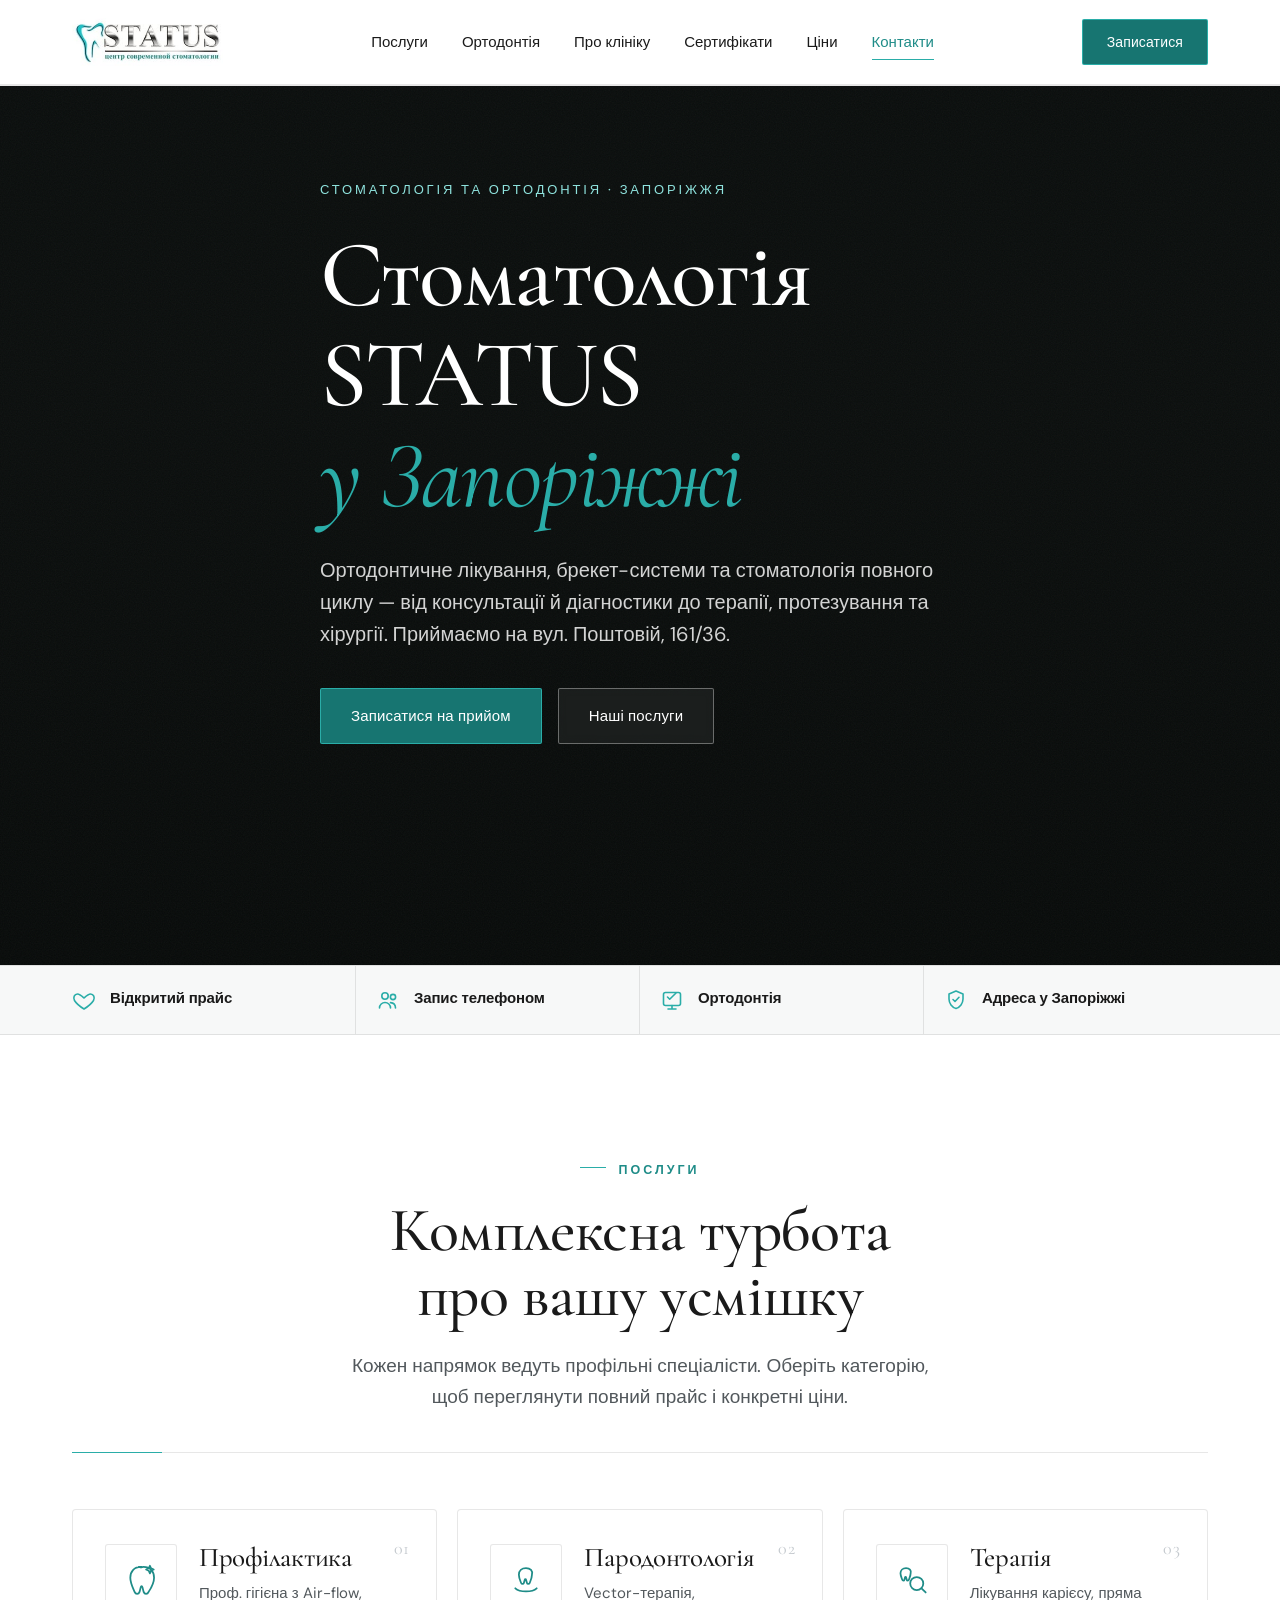
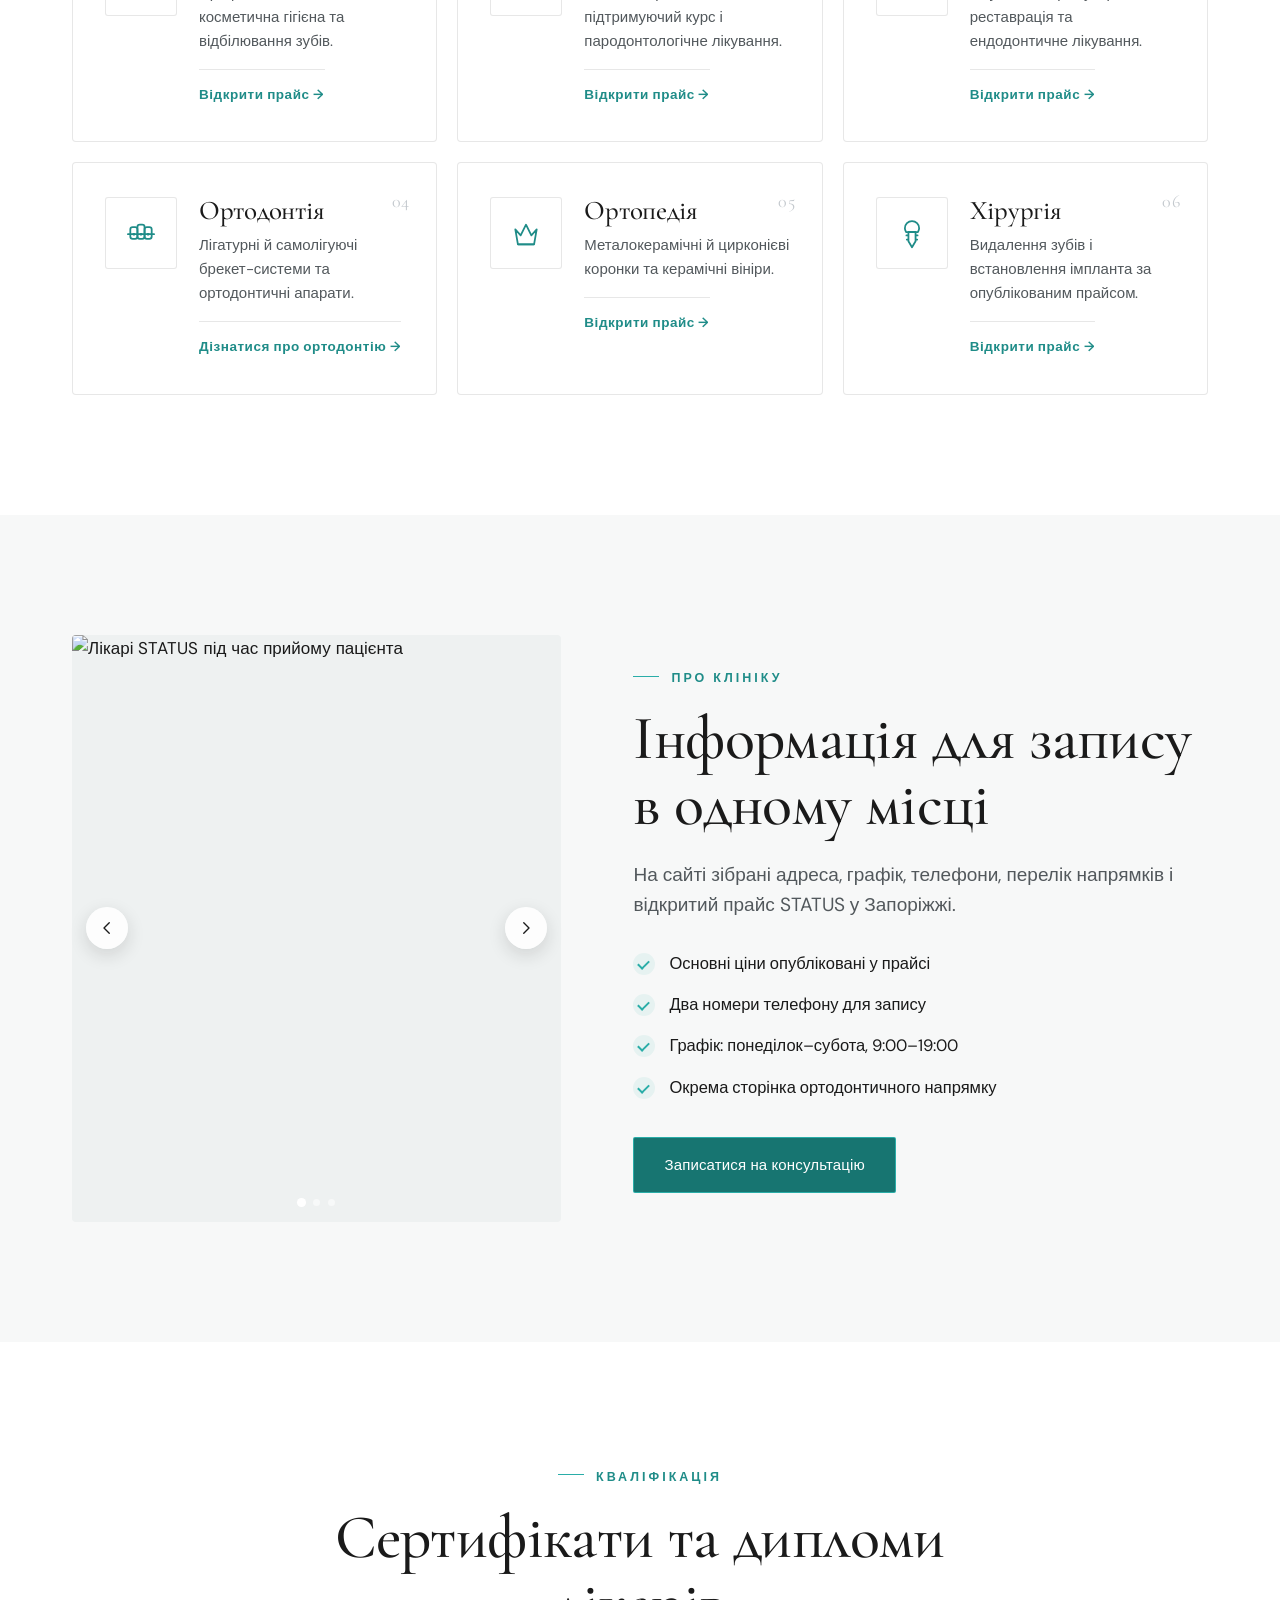
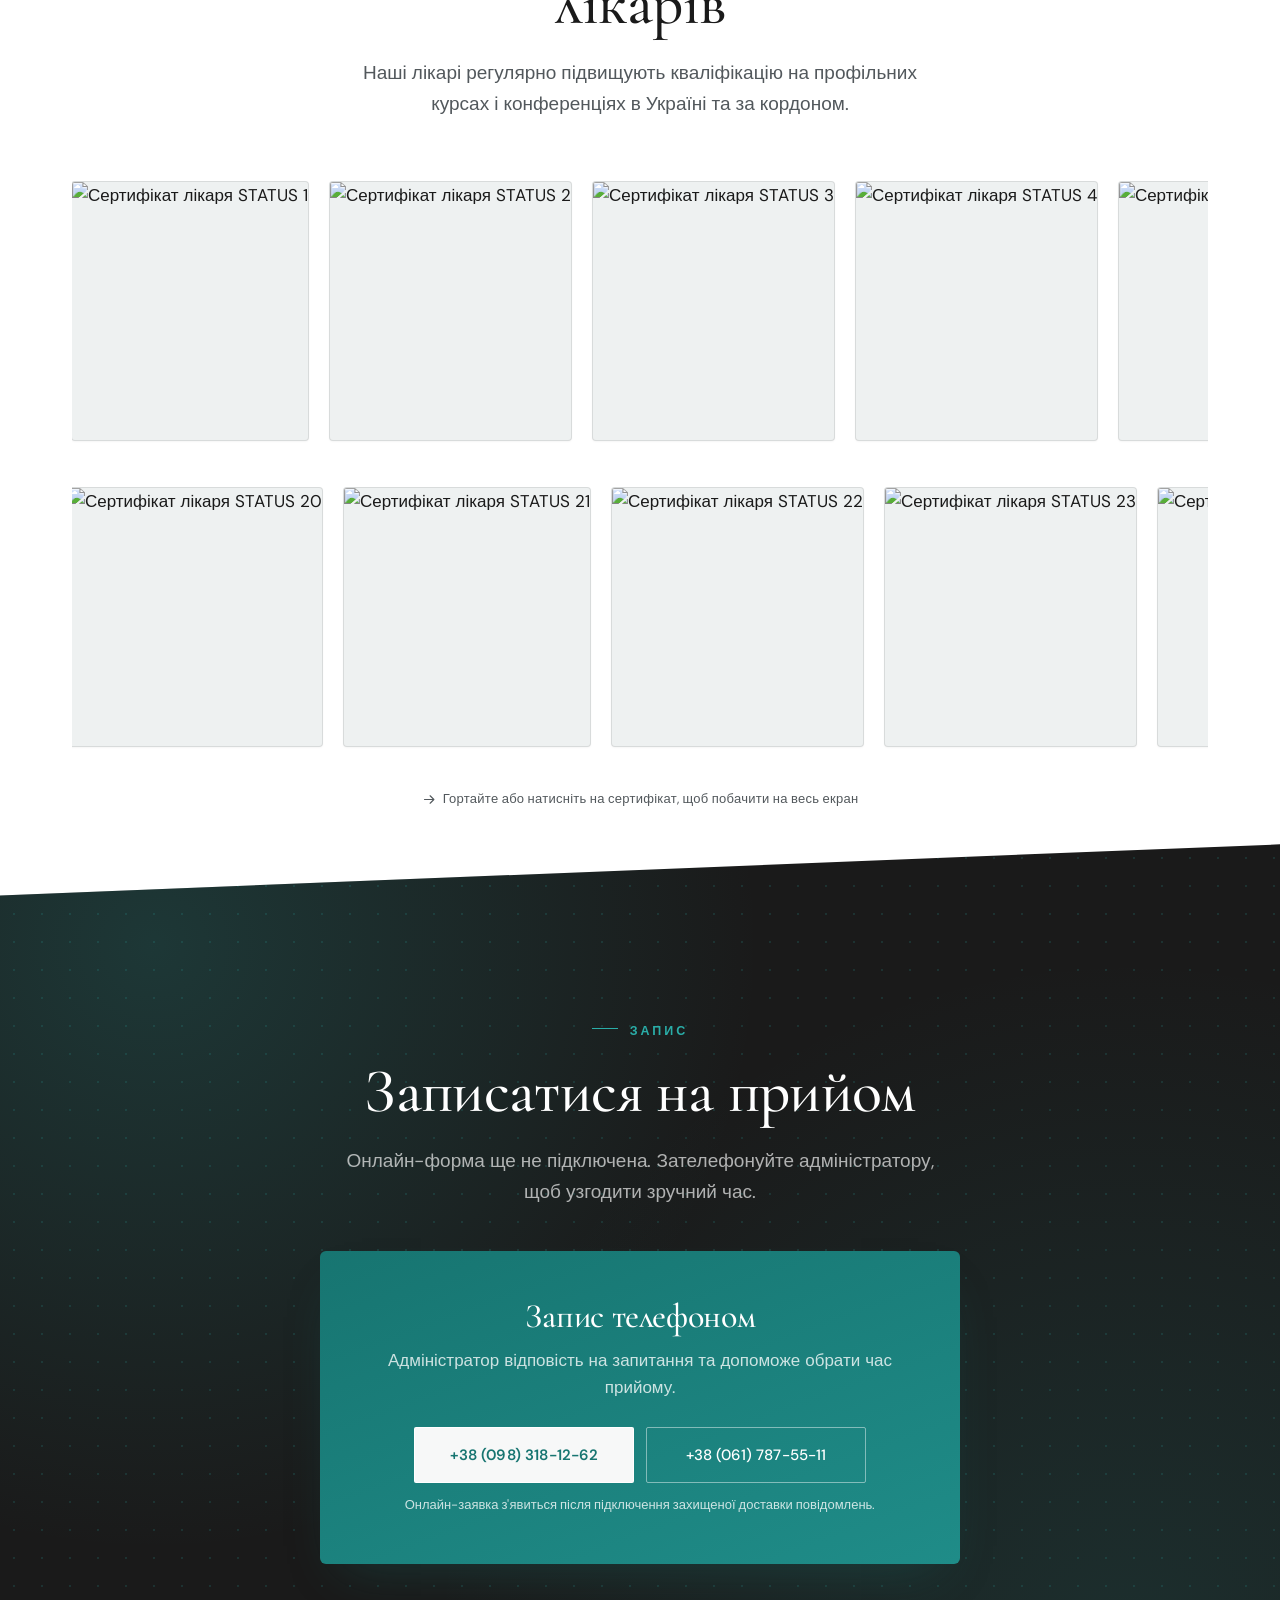
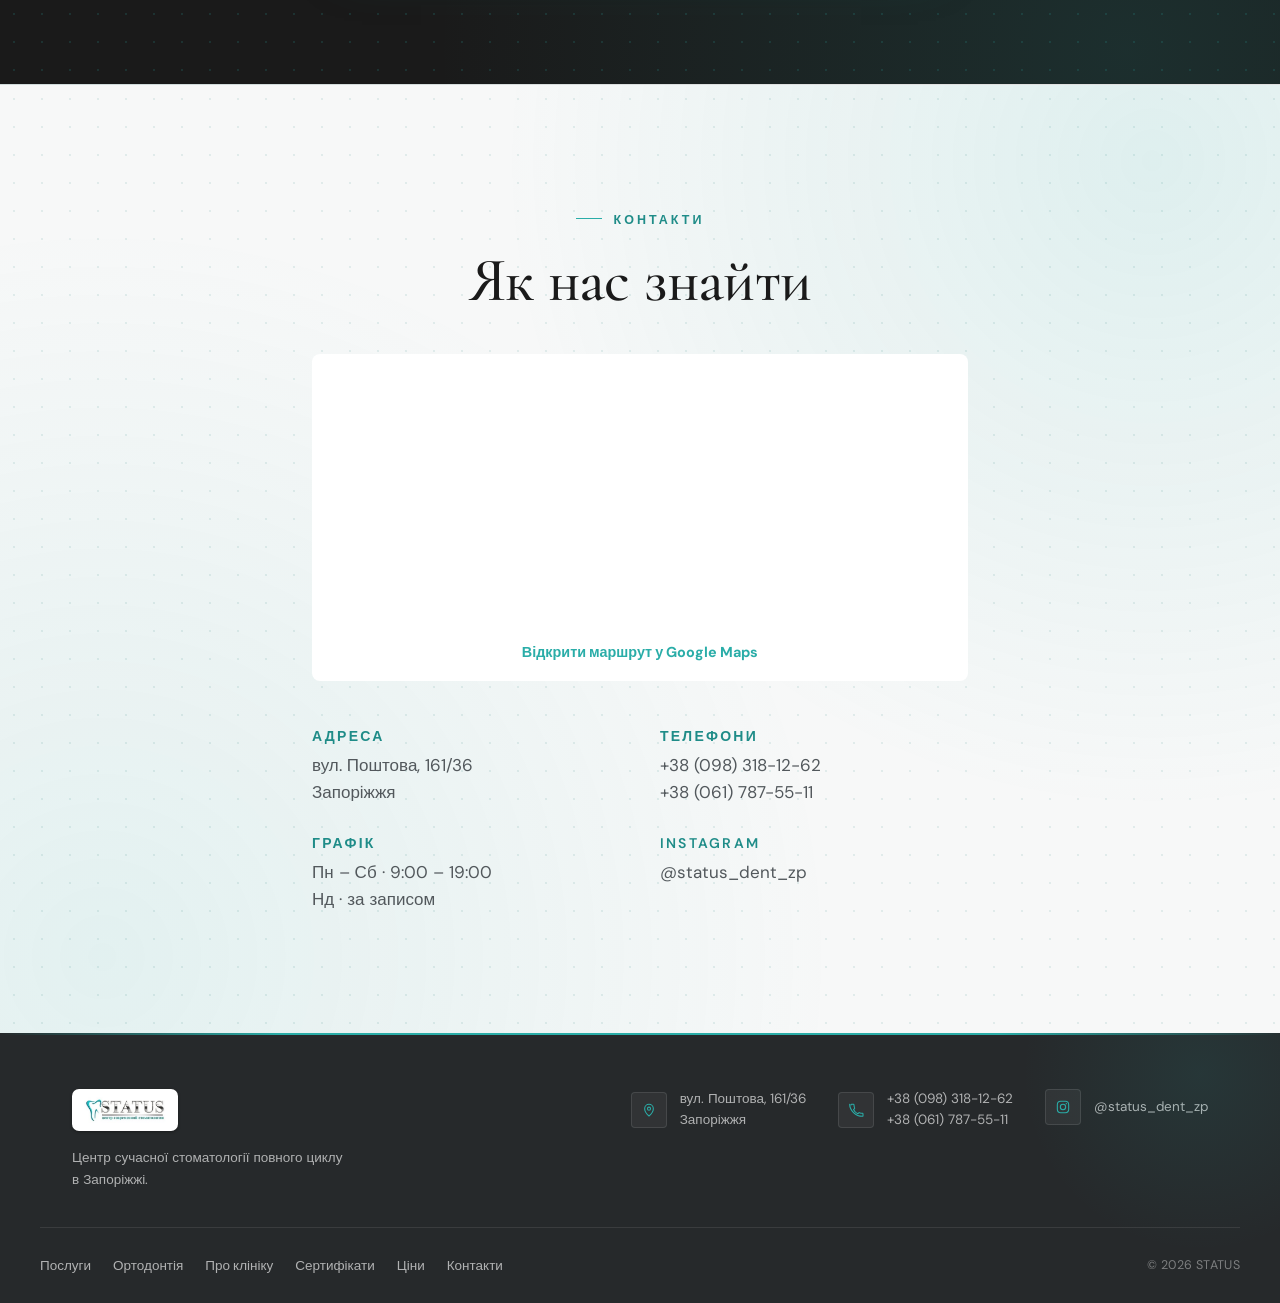
==== index.html @ 54fcd11f "Remove unsupported medical proof" ====
<!DOCTYPE html>
<html lang="uk">
<head>
<meta charset="UTF-8">
<meta name="viewport" content="width=device-width, initial-scale=1.0">
<title>Стоматологія STATUS у Запоріжжі — ортодонтія та лікування зубів</title>
<meta name="description" content="Стоматологія STATUS у Запоріжжі: ортодонт, брекет-системи, лікування зубів, гігієна, протезування та хірургія. вул. Поштова, 161/36.">
<meta name="robots" content="index,follow,max-image-preview:large,max-snippet:-1,max-video-preview:-1">
<link rel="canonical" href="https://status-dent.zp.ua/">
<meta name="theme-color" content="#177571">
<meta property="og:type" content="website">
<meta property="og:locale" content="uk_UA">
<meta property="og:site_name" content="STATUS">
<meta property="og:title" content="Стоматологія STATUS у Запоріжжі">
<meta property="og:description" content="Ортодонтія, брекет-системи та стоматологічне лікування у центрі STATUS на вул. Поштовій, 161/36.">
<meta property="og:url" content="https://status-dent.zp.ua/">
<meta property="og:image" content="https://res.cloudinary.com/djntd8got/image/upload/c_fill,g_auto,f_auto,q_auto,w_1200,h_630/status/about/about-1.jpg">
<meta property="og:image:width" content="1200">
<meta property="og:image:height" content="630">
<meta property="og:image:alt" content="Кабінет стоматології STATUS у Запоріжжі">
<meta name="twitter:card" content="summary_large_image">
<link rel="preconnect" href="https://fonts.googleapis.com">
<link rel="preconnect" href="https://fonts.gstatic.com" crossorigin>
<link rel="preconnect" href="https://res.cloudinary.com">
<link href="https://fonts.googleapis.com/css2?family=Cormorant+Garamond:ital,wght@0,300;0,400;0,500;0,600;1,400&family=DM+Sans:opsz,wght@9..40,300;9..40,400;9..40,500;9..40,700&display=swap" rel="stylesheet">
<link rel="icon" type="image/png" sizes="32x32" href="favicon-32.png">
<link rel="icon" type="image/png" sizes="16x16" href="favicon-16.png">
<link rel="apple-touch-icon" href="apple-touch-icon.png">
<link rel="stylesheet" href="status.css?v=10">
<script type="application/ld+json">
{
  "@context": "https://schema.org",
  "@type": "Dentist",
  "@id": "https://status-dent.zp.ua/#dentist",
  "name": "STATUS",
  "url": "https://status-dent.zp.ua/",
  "description": "Центр сучасної стоматології у Запоріжжі з послугами ортодонтії, терапії, профілактики, пародонтології, ортопедії та хірургії.",
  "image": "https://res.cloudinary.com/djntd8got/image/upload/f_auto,q_auto,w_900/status/about/about-1.jpg",
  "logo": "https://status-dent.zp.ua/status-logo.png",
  "telephone": ["+380983181262", "+380617875511"],
  "hasMap": "https://www.google.com/maps?cid=11625904097192140703",
  "geo": {
    "@type": "GeoCoordinates",
    "latitude": 47.827689,
    "longitude": 35.161495
  },
  "address": {
    "@type": "PostalAddress",
    "streetAddress": "вул. Поштова, 161/36",
    "addressLocality": "Запоріжжя",
    "addressRegion": "Запорізька область",
    "addressCountry": "UA"
  },
  "openingHoursSpecification": [{
    "@type": "OpeningHoursSpecification",
    "dayOfWeek": ["Monday", "Tuesday", "Wednesday", "Thursday", "Friday", "Saturday"],
    "opens": "09:00",
    "closes": "19:00"
  }],
  "sameAs": ["https://www.instagram.com/status_dent_zp/"]
}
</script>
<script type="application/ld+json">
{
  "@context": "https://schema.org",
  "@type": "WebSite",
  "@id": "https://status-dent.zp.ua/#website",
  "url": "https://status-dent.zp.ua/",
  "name": "STATUS",
  "inLanguage": "uk",
  "publisher": { "@id": "https://status-dent.zp.ua/#dentist" }
}
</script>
</head>
<body>

<!-- ================= NAV ================= -->
<header class="nav" id="nav">
  <div class="wrap nav-inner">
    <a href="#top" class="brand" aria-label="STATUS — центр сучасної стоматології">
      <img src="status-logo.png" alt="STATUS — центр сучасної стоматології" class="brand-logo" width="284" height="90">
    </a>
    <nav class="nav-links" aria-label="Головна навігація">
      <a href="#services">Послуги</a>
      <a href="ortodontiya.html">Ортодонтія</a>
      <a href="#about">Про клініку</a>
      <a href="#certificates">Сертифікати</a>
      <a href="price.html">Ціни</a>
      <a href="#contact-info">Контакти</a>
    </nav>
    <a href="#contact" class="btn btn-fill nav-cta">Записатися</a>
    <button class="nav-burger" id="nav-burger" aria-label="Меню" aria-expanded="false">
      <span></span><span></span><span></span>
    </button>
  </div>
  <div class="nav-mobile" id="nav-mobile">
    <a href="#services">Послуги</a>
    <a href="ortodontiya.html">Ортодонтія</a>
    <a href="#about">Про клініку</a>
    <a href="#certificates">Сертифікати</a>
    <a href="price.html">Ціни</a>
    <a href="#contact-info">Контакти</a>
    <a href="#contact" class="btn btn-fill">Записатися на прийом</a>
  </div>
</header>

<main id="top">

<!-- ================= HERO ================= -->
<section class="hero">
  <div class="hero-bg" aria-hidden="true">
    <video class="hero-video" autoplay muted loop playsinline
      poster="https://res.cloudinary.com/djntd8got/video/upload/so_0,f_auto,q_auto,c_limit,w_1200/status/hero/hero-bg.jpg">
      <source src="https://res.cloudinary.com/djntd8got/video/upload/f_auto,q_auto,c_limit,w_1200/status/hero/hero-bg.mp4" type="video/mp4">
    </video>
    <div class="hero-overlay"></div>
  </div>
  <div class="grain" aria-hidden="true"></div>
  <div class="wrap">
    <div class="hero-copy">
      <p class="eyebrow reveal-up" style="--d:0ms">Стоматологія та ортодонтія · Запоріжжя</p>
      <h1 class="hero-title">
        <span class="reveal-up" style="--d:90ms">Стоматологія STATUS</span>
        <span class="reveal-up accent" style="--d:200ms">у Запоріжжі</span>
      </h1>
      <p class="hero-lede reveal-up" style="--d:320ms">
        Ортодонтичне лікування, брекет-системи та стоматологія повного циклу —
        від консультації й діагностики до терапії, протезування та хірургії.
        Приймаємо на вул. Поштовій, 161/36.
      </p>
      <div class="hero-actions reveal-up" style="--d:440ms">
        <a href="#contact" class="btn btn-fill">Записатися на прийом</a>
        <a href="#services" class="btn btn-ghost">Наші послуги</a>
      </div>
      <div class="hero-stats reveal-up" style="--d:560ms">
        <div class="stat"><span class="stat-num">2</span><span class="stat-lbl">номери для запису</span></div>
        <div class="stat-div" aria-hidden="true"></div>
        <div class="stat"><span class="stat-num">6</span><span class="stat-lbl">напрямків у прайсі</span></div>
        <div class="stat-div" aria-hidden="true"></div>
        <div class="stat"><span class="stat-num">6</span><span class="stat-lbl">днів роботи на тиждень</span></div>
      </div>
    </div>
  </div>
</section>

<!-- ================= TRUST BAR ================= -->
<section class="trust" aria-label="Чому пацієнти обирають STATUS">
  <div class="wrap trust-grid">
    <div class="trust-item reveal-up">
      <svg viewBox="0 0 24 24" aria-hidden="true"><path d="M12 21s-7-4.35-9.5-8.5C.9 9.6 2.3 6 5.5 6 7.6 6 9 7.3 12 10c3-2.7 4.4-4 6.5-4 3.2 0 4.6 3.6 3 6.5C19 16.65 12 21 12 21z"/></svg>
      <h3>Відкритий прайс</h3>
      <p>Основні послуги та ціни зібрані на окремій сторінці.</p>
    </div>
    <div class="trust-item reveal-up" style="--d:90ms">
      <svg viewBox="0 0 24 24" aria-hidden="true"><circle cx="9" cy="8" r="3.2"/><path d="M3.5 20c0-3.3 2.6-5.5 5.5-5.5s5.5 2.2 5.5 5.5"/><circle cx="17" cy="9" r="2.6"/><path d="M14.5 14.6c2.7.2 5 2.2 5 5.4"/></svg>
      <h3>Запис телефоном</h3>
      <p>На сайті доступні два підтверджені номери клініки.</p>
    </div>
    <div class="trust-item reveal-up" style="--d:180ms">
      <svg viewBox="0 0 24 24" aria-hidden="true"><rect x="3.5" y="4.5" width="17" height="13" rx="2"/><path d="M8 21h8M12 17.5V21M7.5 9l2.2 2.2L16 5"/></svg>
      <h3>Ортодонтія</h3>
      <p>Опубліковані консультація, брекет-системи та ортодонтичні апарати.</p>
    </div>
    <div class="trust-item reveal-up" style="--d:270ms">
      <svg viewBox="0 0 24 24" aria-hidden="true"><path d="M12 3l7 3v5c0 4.4-3 8.3-7 9.5C8 19.3 5 15.4 5 11V6z"/><path d="M9 11.5l2 2 4-4.2"/></svg>
      <h3>Адреса у Запоріжжі</h3>
      <p>Прийом за адресою: вул. Поштова, 161/36.</p>
    </div>
  </div>
</section>

<!-- ================= SERVICES ================= -->
<section class="section services" id="services">
  <div class="wrap">
    <div class="sec-head center reveal-up">
      <span class="sec-kicker">Послуги</span>
      <h2 class="sec-title">Комплексна турбота<br>про вашу усмішку</h2>
      <p class="sec-lede">Кожен напрямок ведуть профільні спеціалісти. Оберіть категорію,
        щоб переглянути повний прайс і конкретні ціни.</p>
    </div>
    <div class="hr-teal reveal-up" aria-hidden="true"></div>
    <div class="svc-grid">
      <article class="svc-card reveal-up" data-num="01">
        <div class="svc-ico"><svg viewBox="0 0 32 32" aria-hidden="true" fill="none" stroke="currentColor" stroke-width="1.5" stroke-linecap="round" stroke-linejoin="round"><path d="M16 5C10 5 7 9 7 14c0 4.5 2 8 3.6 12 .9 2.2 3.4 2.2 4.2 0l1-4c.3-1.2 1.1-1.2 1.4 0l1 4c.8 2.2 3.3 2.2 4.2 0C25 22 27 18.5 27 14c0-5-3-9-9-9-.7 0-1.4.2-2 .5-.6-.3-1.3-.5-2-.5z"/><path d="M23.5 4l1 2.2 2.2 1-2.2 1-1 2.2-1-2.2-2.2-1 2.2-1z"/></svg></div>
        <div class="svc-body">
          <h3>Профілактика</h3>
          <p>Проф. гігієна з Air-flow, косметична гігієна та відбілювання зубів.</p>
          <a href="price.html#profilaktyka" class="svc-link">Відкрити прайс →</a>
        </div>
      </article>
      <article class="svc-card reveal-up" data-num="02" style="--d:60ms">
        <div class="svc-ico"><svg viewBox="0 0 32 32" aria-hidden="true" fill="none" stroke="currentColor" stroke-width="1.5" stroke-linecap="round" stroke-linejoin="round"><path d="M16 6c-3.6 0-6 2.3-6 5.6 0 2.6 1 4.6 1.9 6.9.4 1.1 2 1.1 2.3 0l.7-2.6c.2-.7 1-.7 1.2 0l.7 2.6c.3 1.1 1.9 1.1 2.3 0 .9-2.3 1.9-4.3 1.9-6.9C22 8.3 19.6 6 16 6z"/><path d="M7 23c2.8 2.6 5.7 2.6 9 2.6s6.2 0 9-2.6"/></svg></div>
        <div class="svc-body">
          <h3>Пародонтологія</h3>
          <p>Vector-терапія, підтримуючий курс і пародонтологічне лікування.</p>
          <a href="price.html#parodontologiya" class="svc-link">Відкрити прайс →</a>
        </div>
      </article>
      <article class="svc-card reveal-up" data-num="03" style="--d:120ms">
        <div class="svc-ico"><svg viewBox="0 0 32 32" aria-hidden="true" fill="none" stroke="currentColor" stroke-width="1.5" stroke-linecap="round" stroke-linejoin="round"><path d="M11 6c-2.8 0-4.7 1.8-4.7 4.4 0 2 .8 3.6 1.5 5.4.3.9 1.6.9 1.8 0l.5-2c.15-.55.8-.55.95 0l.5 2c.2.9 1.5.9 1.8 0 .7-1.8 1.5-3.4 1.5-5.4C15.7 7.8 13.8 6 11 6z"/><circle cx="20" cy="19" r="5.5"/><path d="M24 23l3.5 3.5"/></svg></div>
        <div class="svc-body">
          <h3>Терапія</h3>
          <p>Лікування карієсу, пряма реставрація та ендодонтичне лікування.</p>
          <a href="price.html#terapiya" class="svc-link">Відкрити прайс →</a>
        </div>
      </article>
      <article class="svc-card reveal-up" data-num="04" style="--d:60ms">
        <div class="svc-ico"><svg viewBox="0 0 32 32" aria-hidden="true" fill="none" stroke="currentColor" stroke-width="1.5" stroke-linecap="round" stroke-linejoin="round"><rect x="7" y="11" width="6" height="10" rx="2"/><rect x="13" y="9" width="6" height="12" rx="2"/><rect x="19" y="11" width="6" height="10" rx="2"/><path d="M5 17h22"/><rect x="9" y="16" width="2" height="2" rx="0.5" fill="currentColor" stroke="none"/><rect x="15" y="16" width="2" height="2" rx="0.5" fill="currentColor" stroke="none"/><rect x="21" y="16" width="2" height="2" rx="0.5" fill="currentColor" stroke="none"/></svg></div>
        <div class="svc-body">
          <h3>Ортодонтія</h3>
          <p>Лігатурні й самолігуючі брекет-системи та ортодонтичні апарати.</p>
          <a href="ortodontiya.html" class="svc-link">Дізнатися про ортодонтію →</a>
        </div>
      </article>
      <article class="svc-card reveal-up" data-num="05" style="--d:120ms">
        <div class="svc-ico"><svg viewBox="0 0 32 32" aria-hidden="true" fill="none" stroke="currentColor" stroke-width="1.5" stroke-linecap="round" stroke-linejoin="round"><path d="M7 13l4.5 5 4.5-9 4.5 9 4.5-5-2.2 12.5H9.2z"/><path d="M9.5 25.5h13"/></svg></div>
        <div class="svc-body">
          <h3>Ортопедія</h3>
          <p>Металокерамічні й цирконієві коронки та керамічні вініри.</p>
          <a href="price.html#ortopediya" class="svc-link">Відкрити прайс →</a>
        </div>
      </article>
      <article class="svc-card reveal-up" data-num="06" style="--d:180ms">
        <div class="svc-ico"><svg viewBox="0 0 32 32" aria-hidden="true" fill="none" stroke="currentColor" stroke-width="1.5" stroke-linecap="round" stroke-linejoin="round"><path d="M10 12c0-3.3 2.7-6 6-6s6 2.7 6 6c0 1.3-.4 2.2-1 3.2H11c-.6-1-1-1.9-1-3.2z"/><path d="M13 15h6v8l-3 5-3-5z"/><path d="M11.3 18h1.5M19.2 18h1.5M11.6 21.5h1.2M19.2 21.5h1.2"/></svg></div>
        <div class="svc-body">
          <h3>Хірургія</h3>
          <p>Видалення зубів і встановлення імпланта за опублікованим прайсом.</p>
          <a href="price.html#hirurgiya" class="svc-link">Відкрити прайс →</a>
        </div>
      </article>
    </div>
  </div>
</section>
<!-- ================= ABOUT ================= -->
<section class="section about" id="about">
  <div class="wrap about-grid">
    <div class="about-media reveal-up">
      <div class="about-gallery" id="about-gallery">
        <div class="about-slide is-active">
          <img src="https://res.cloudinary.com/djntd8got/image/upload/f_auto,q_auto,w_900/status/about/about-1.jpg" alt="Лікарі STATUS під час прийому пацієнта" loading="lazy">
        </div>
        <div class="about-slide">
          <img src="https://res.cloudinary.com/djntd8got/image/upload/f_auto,q_auto,w_900/status/about/about-2.jpg" alt="Кабінет клініки STATUS під час лікування" loading="lazy">
        </div>
        <div class="about-slide">
          <img src="https://res.cloudinary.com/djntd8got/image/upload/f_auto,q_auto,w_900/status/about/about-3.jpg" alt="Стіна сертифікатів та дипломів лікарів STATUS" loading="lazy">
        </div>
      </div>
      <button class="gallery-nav prev" id="about-prev" aria-label="Попереднє фото">
        <svg viewBox="0 0 24 24" aria-hidden="true"><path d="M15 5l-7 7 7 7" fill="none" stroke="currentColor" stroke-width="1.8" stroke-linecap="round" stroke-linejoin="round"/></svg>
      </button>
      <button class="gallery-nav next" id="about-next" aria-label="Наступне фото">
        <svg viewBox="0 0 24 24" aria-hidden="true"><path d="M9 5l7 7-7 7" fill="none" stroke="currentColor" stroke-width="1.8" stroke-linecap="round" stroke-linejoin="round"/></svg>
      </button>
      <div class="gallery-dots" id="about-dots">
        <button class="is-active" aria-label="Фото 1"></button>
        <button aria-label="Фото 2"></button>
        <button aria-label="Фото 3"></button>
      </div>
      <div class="about-accent" aria-hidden="true"></div>
    </div>
    <div class="about-copy reveal-up" style="--d:120ms">
      <span class="sec-kicker">Про клініку</span>
      <h2 class="sec-title">Інформація для запису<br>в одному місці</h2>
      <p class="sec-lede">На сайті зібрані адреса, графік, телефони, перелік напрямків
        і відкритий прайс STATUS у Запоріжжі.</p>
      <ul class="about-list">
        <li><span class="tick" aria-hidden="true"></span>Основні ціни опубліковані у прайсі</li>
        <li><span class="tick" aria-hidden="true"></span>Два номери телефону для запису</li>
        <li><span class="tick" aria-hidden="true"></span>Графік: понеділок–субота, 9:00–19:00</li>
        <li><span class="tick" aria-hidden="true"></span>Окрема сторінка ортодонтичного напрямку</li>
      </ul>
      <a href="#contact" class="btn btn-fill">Записатися на консультацію</a>
    </div>
  </div>
</section>

<!-- ================= CERTIFICATES ================= -->
<section class="section certificates" id="certificates">
  <div class="wrap">
    <div class="sec-head center reveal-up">
      <span class="sec-kicker">Кваліфікація</span>
      <h2 class="sec-title">Сертифікати та дипломи лікарів</h2>
      <p class="sec-lede">Наші лікарі регулярно підвищують кваліфікацію на профільних
        курсах і конференціях в Україні та за кордоном.</p>
    </div>
    <div class="cert-wrap reveal-up">
      <div class="cert-row">
        <div class="cert-track" id="cert-track-1">
        <div class="cert-card"><img src="https://res.cloudinary.com/djntd8got/image/upload/f_auto,q_auto,w_500/status/certificates/cert-01.jpg" alt="Сертифікат лікаря STATUS 1" loading="lazy"></div>
        <div class="cert-card"><img src="https://res.cloudinary.com/djntd8got/image/upload/f_auto,q_auto,w_500/status/certificates/cert-02.jpg" alt="Сертифікат лікаря STATUS 2" loading="lazy"></div>
        <div class="cert-card"><img src="https://res.cloudinary.com/djntd8got/image/upload/f_auto,q_auto,w_500/status/certificates/cert-03.jpg" alt="Сертифікат лікаря STATUS 3" loading="lazy"></div>
        <div class="cert-card"><img src="https://res.cloudinary.com/djntd8got/image/upload/f_auto,q_auto,w_500/status/certificates/cert-04.jpg" alt="Сертифікат лікаря STATUS 4" loading="lazy"></div>
        <div class="cert-card"><img src="https://res.cloudinary.com/djntd8got/image/upload/f_auto,q_auto,w_500/status/certificates/cert-05.jpg" alt="Сертифікат лікаря STATUS 5" loading="lazy"></div>
        <div class="cert-card"><img src="https://res.cloudinary.com/djntd8got/image/upload/f_auto,q_auto,w_500/status/certificates/cert-06.jpg" alt="Сертифікат лікаря STATUS 6" loading="lazy"></div>
        <div class="cert-card"><img src="https://res.cloudinary.com/djntd8got/image/upload/f_auto,q_auto,w_500/status/certificates/cert-07.jpg" alt="Сертифікат лікаря STATUS 7" loading="lazy"></div>
        <div class="cert-card"><img src="https://res.cloudinary.com/djntd8got/image/upload/f_auto,q_auto,w_500/status/certificates/cert-08.jpg" alt="Сертифікат лікаря STATUS 8" loading="lazy"></div>
        <div class="cert-card"><img src="https://res.cloudinary.com/djntd8got/image/upload/f_auto,q_auto,w_500/status/certificates/cert-09.jpg" alt="Сертифікат лікаря STATUS 9" loading="lazy"></div>
        <div class="cert-card"><img src="https://res.cloudinary.com/djntd8got/image/upload/f_auto,q_auto,w_500/status/certificates/cert-10.jpg" alt="Сертифікат лікаря STATUS 10" loading="lazy"></div>
        <div class="cert-card"><img src="https://res.cloudinary.com/djntd8got/image/upload/f_auto,q_auto,w_500/status/certificates/cert-11.jpg" alt="Сертифікат лікаря STATUS 11" loading="lazy"></div>
        <div class="cert-card"><img src="https://res.cloudinary.com/djntd8got/image/upload/f_auto,q_auto,w_500/status/certificates/cert-12.jpg" alt="Сертифікат лікаря STATUS 12" loading="lazy"></div>
        <div class="cert-card"><img src="https://res.cloudinary.com/djntd8got/image/upload/f_auto,q_auto,w_500/status/certificates/cert-13.jpg" alt="Сертифікат лікаря STATUS 13" loading="lazy"></div>
        <div class="cert-card"><img src="https://res.cloudinary.com/djntd8got/image/upload/f_auto,q_auto,w_500/status/certificates/cert-14.jpg" alt="Сертифікат лікаря STATUS 14" loading="lazy"></div>
        <div class="cert-card"><img src="https://res.cloudinary.com/djntd8got/image/upload/f_auto,q_auto,w_500/status/certificates/cert-15.jpg" alt="Сертифікат лікаря STATUS 15" loading="lazy"></div>
        <div class="cert-card"><img src="https://res.cloudinary.com/djntd8got/image/upload/f_auto,q_auto,w_500/status/certificates/cert-16.jpg" alt="Сертифікат лікаря STATUS 16" loading="lazy"></div>
        <div class="cert-card"><img src="https://res.cloudinary.com/djntd8got/image/upload/f_auto,q_auto,w_500/status/certificates/cert-17.jpg" alt="Сертифікат лікаря STATUS 17" loading="lazy"></div>
        <div class="cert-card"><img src="https://res.cloudinary.com/djntd8got/image/upload/f_auto,q_auto,w_500/status/certificates/cert-18.jpg" alt="Сертифікат лікаря STATUS 18" loading="lazy"></div>
        <div class="cert-card"><img src="https://res.cloudinary.com/djntd8got/image/upload/f_auto,q_auto,w_500/status/certificates/cert-19.jpg" alt="Сертифікат лікаря STATUS 19" loading="lazy"></div>
        </div>
      </div>
      <div class="cert-row">
        <div class="cert-track" id="cert-track-2">
        <div class="cert-card"><img src="https://res.cloudinary.com/djntd8got/image/upload/f_auto,q_auto,w_500/status/certificates/cert-20.jpg" alt="Сертифікат лікаря STATUS 20" loading="lazy"></div>
        <div class="cert-card"><img src="https://res.cloudinary.com/djntd8got/image/upload/f_auto,q_auto,w_500/status/certificates/cert-21.jpg" alt="Сертифікат лікаря STATUS 21" loading="lazy"></div>
        <div class="cert-card"><img src="https://res.cloudinary.com/djntd8got/image/upload/f_auto,q_auto,w_500/status/certificates/cert-22.jpg" alt="Сертифікат лікаря STATUS 22" loading="lazy"></div>
        <div class="cert-card"><img src="https://res.cloudinary.com/djntd8got/image/upload/f_auto,q_auto,w_500/status/certificates/cert-23.jpg" alt="Сертифікат лікаря STATUS 23" loading="lazy"></div>
        <div class="cert-card"><img src="https://res.cloudinary.com/djntd8got/image/upload/f_auto,q_auto,w_500/status/certificates/cert-24.jpg" alt="Сертифікат лікаря STATUS 24" loading="lazy"></div>
        <div class="cert-card"><img src="https://res.cloudinary.com/djntd8got/image/upload/f_auto,q_auto,w_500/status/certificates/cert-25.jpg" alt="Сертифікат лікаря STATUS 25" loading="lazy"></div>
        <div class="cert-card"><img src="https://res.cloudinary.com/djntd8got/image/upload/f_auto,q_auto,w_500/status/certificates/cert-26.jpg" alt="Сертифікат лікаря STATUS 26" loading="lazy"></div>
        <div class="cert-card"><img src="https://res.cloudinary.com/djntd8got/image/upload/f_auto,q_auto,w_500/status/certificates/cert-27.jpg" alt="Сертифікат лікаря STATUS 27" loading="lazy"></div>
        <div class="cert-card"><img src="https://res.cloudinary.com/djntd8got/image/upload/f_auto,q_auto,w_500/status/certificates/cert-28.jpg" alt="Сертифікат лікаря STATUS 28" loading="lazy"></div>
        <div class="cert-card"><img src="https://res.cloudinary.com/djntd8got/image/upload/f_auto,q_auto,w_500/status/certificates/cert-29.jpg" alt="Сертифікат лікаря STATUS 29" loading="lazy"></div>
        <div class="cert-card"><img src="https://res.cloudinary.com/djntd8got/image/upload/f_auto,q_auto,w_500/status/certificates/cert-30.jpg" alt="Сертифікат лікаря STATUS 30" loading="lazy"></div>
        <div class="cert-card"><img src="https://res.cloudinary.com/djntd8got/image/upload/f_auto,q_auto,w_500/status/certificates/cert-31.jpg" alt="Сертифікат лікаря STATUS 31" loading="lazy"></div>
        <div class="cert-card"><img src="https://res.cloudinary.com/djntd8got/image/upload/f_auto,q_auto,w_500/status/certificates/cert-32.jpg" alt="Сертифікат лікаря STATUS 32" loading="lazy"></div>
        <div class="cert-card"><img src="https://res.cloudinary.com/djntd8got/image/upload/f_auto,q_auto,w_500/status/certificates/cert-33.jpg" alt="Сертифікат лікаря STATUS 33" loading="lazy"></div>
        <div class="cert-card"><img src="https://res.cloudinary.com/djntd8got/image/upload/f_auto,q_auto,w_500/status/certificates/cert-34.jpg" alt="Сертифікат лікаря STATUS 34" loading="lazy"></div>
        <div class="cert-card"><img src="https://res.cloudinary.com/djntd8got/image/upload/f_auto,q_auto,w_500/status/certificates/cert-35.jpg" alt="Сертифікат лікаря STATUS 35" loading="lazy"></div>
        <div class="cert-card"><img src="https://res.cloudinary.com/djntd8got/image/upload/f_auto,q_auto,w_500/status/certificates/cert-36.jpg" alt="Сертифікат лікаря STATUS 36" loading="lazy"></div>
        <div class="cert-card"><img src="https://res.cloudinary.com/djntd8got/image/upload/f_auto,q_auto,w_500/status/certificates/cert-37.jpg" alt="Сертифікат лікаря STATUS 37" loading="lazy"></div>
        </div>
      </div>
    </div>
    <p class="cert-hint">
      <svg viewBox="0 0 24 24" aria-hidden="true"><path d="M4 12h15M13 6l6 6-6 6" fill="none" stroke="currentColor" stroke-width="1.8" stroke-linecap="round" stroke-linejoin="round"/></svg>
      Гортайте або натисніть на сертифікат, щоб побачити на весь екран
    </p>
  </div>
</section>

<!-- ================= CERTIFICATE MODAL ================= -->
<div class="cert-modal" id="cert-modal">
  <button class="cert-modal-close" id="cert-modal-close" aria-label="Закрити">
    <svg viewBox="0 0 24 24" aria-hidden="true"><path d="M6 6l12 12M18 6L6 18" fill="none" stroke="currentColor" stroke-width="2" stroke-linecap="round"/></svg>
  </button>
  <img id="cert-modal-img" src="" alt="">
</div>

<!-- ================= BOOKING (ЗАПИС) ================= -->
<section class="section contact" id="contact">
  <div class="wrap">
    <div class="sec-head center reveal-up">
      <span class="sec-kicker light">Запис</span>
      <h2 class="sec-title light">Записатися на прийом</h2>
      <p class="sec-lede light">Онлайн-форма ще не підключена. Зателефонуйте адміністратору, щоб узгодити зручний час.</p>
    </div>
    <div class="contact-form-wrap reveal-up" style="--d:80ms">
      <div class="booking-callout" aria-labelledby="booking-phone-title">
        <h3 id="booking-phone-title">Запис телефоном</h3>
        <p>Адміністратор відповість на запитання та допоможе обрати час прийому.</p>
        <div class="booking-phone-actions">
          <a href="tel:+380983181262" class="btn btn-fill">+38 (098) 318-12-62</a>
          <a href="tel:+380617875511" class="btn btn-ghost">+38 (061) 787-55-11</a>
        </div>
        <p class="booking-note">Онлайн-заявка з'явиться після підключення захищеної доставки повідомлень.</p>
      </div>
    </div>
  </div>
</section>

<!-- ================= CONTACTS (КОНТАКТИ) ================= -->
<section class="section contact-info-section" id="contact-info">
  <div class="wrap info-stack">
    <div class="sec-head center reveal-up">
      <span class="sec-kicker">Контакти</span>
      <h2 class="sec-title">Як нас знайти</h2>
    </div>
    <div class="contact-map reveal-up" style="--d:80ms">
      <iframe title="Карта STATUS на Google Maps" loading="lazy" referrerpolicy="no-referrer-when-downgrade"
        src="https://www.google.com/maps?ll=47.827689,35.161495&amp;z=15&amp;t=m&amp;hl=uk-UA&amp;gl=UA&amp;mapclient=embed&amp;cid=11625904097192140703"></iframe>
      <a class="map-link" href="https://www.google.com/maps?cid=11625904097192140703" target="_blank" rel="noopener">Відкрити маршрут у Google Maps</a>
    </div>
    <div class="contact-info reveal-up" style="--d:160ms">
      <div class="info-block">
        <h3>Адреса</h3>
        <p>вул. Поштова, 161/36<br>Запоріжжя</p>
      </div>
      <div class="info-block">
        <h3>Телефони</h3>
        <p><a href="tel:+380983181262">+38 (098) 318-12-62</a><br>
           <a href="tel:+380617875511">+38 (061) 787-55-11</a></p>
      </div>
      <div class="info-block">
        <h3>Графік</h3>
        <p>Пн – Сб · 9:00 – 19:00<br>Нд · за записом</p>
      </div>
      <div class="info-block">
        <h3>Instagram</h3>
        <p><a href="https://instagram.com/status_dent_zp" target="_blank" rel="noopener">@status_dent_zp</a></p>
      </div>
    </div>
  </div>
</section>

</main>

<!-- ================= FOOTER ================= -->
<footer class="footer">
  <div class="wrap footer-top">
    <div class="footer-brand-col">
      <a href="#top" class="brand brand-foot" aria-label="STATUS">
        <span class="brand-logo-chip"><img src="status-logo.png" alt="STATUS — центр сучасної стоматології" width="284" height="90"></span>
      </a>
      <p class="footer-tagline">Центр сучасної стоматології повного циклу в Запоріжжі.</p>
    </div>
    <div class="footer-contact">
      <div class="footer-contact-item">
        <span class="footer-ico"><svg viewBox="0 0 24 24" aria-hidden="true" fill="none" stroke="currentColor" stroke-width="1.6" stroke-linecap="round" stroke-linejoin="round"><path d="M12 21s-6.5-5.7-6.5-11A6.5 6.5 0 0 1 12 3.5 6.5 6.5 0 0 1 18.5 10c0 5.3-6.5 11-6.5 11z"/><circle cx="12" cy="10" r="2.3"/></svg></span>
        <span>вул. Поштова, 161/36<br>Запоріжжя</span>
      </div>
      <div class="footer-contact-item">
        <span class="footer-ico"><svg viewBox="0 0 24 24" aria-hidden="true" fill="none" stroke="currentColor" stroke-width="1.6" stroke-linecap="round" stroke-linejoin="round"><path d="M4.5 4.5c0-.6.5-1 1-1H8c.5 0 1 .4 1 1 0 1.5.3 2.9.9 4.2.2.4.1.9-.2 1.2L8.3 11.3c1.2 2.7 3.7 5.2 6.4 6.4l1.4-1.4c.3-.3.8-.4 1.2-.2 1.3.6 2.7.9 4.2.9.5 0 1 .5 1 1v2.5c0 .5-.5 1-1 1C11.5 21.5 2.5 12.5 2.5 3.5c0 0 0 0 0 0"/></svg></span>
        <span><a href="tel:+380983181262">+38 (098) 318-12-62</a><br><a href="tel:+380617875511">+38 (061) 787-55-11</a></span>
      </div>
      <div class="footer-contact-item">
        <span class="footer-ico"><svg viewBox="0 0 24 24" aria-hidden="true" fill="none" stroke="currentColor" stroke-width="1.6" stroke-linecap="round" stroke-linejoin="round"><rect x="3.5" y="3.5" width="17" height="17" rx="5"/><circle cx="12" cy="12" r="4"/><circle cx="17" cy="7" r="1" fill="currentColor" stroke="none"/></svg></span>
        <span><a href="https://instagram.com/status_dent_zp" target="_blank" rel="noopener">@status_dent_zp</a></span>
      </div>
    </div>
  </div>
  <div class="wrap footer-mini">
    <nav class="footer-links" aria-label="Footer">
      <a href="#services">Послуги</a>
      <a href="ortodontiya.html">Ортодонтія</a>
      <a href="#about">Про клініку</a>
      <a href="#certificates">Сертифікати</a>
      <a href="price.html">Ціни</a>
      <a href="#contact-info">Контакти</a>
    </nav>
    <span class="footer-copy">© 2026 STATUS</span>
  </div>
</footer>

<script src="status.js?v=9"></script>
</body>
</html>
---- status.css ----
/* ===================== TOKENS ===================== */
:root{
  --teal:#2AADA8;
  --teal-dark:#1f8c88;
  --teal-deep:#177571;
  --silver:#C4C9CE;
  --silver-dark:#9aa1a8;
  --white:#FFFFFF;
  --grey:#F7F8F8;
  --grey-2:#eef1f1;
  --charcoal:#1A1A1A;
  --ink-soft:#52585c;
  --line:rgba(26,26,26,.10);
  --teal-tint:rgba(42,173,168,.08);
  --shadow-card:0 1px 2px rgba(26,26,26,.04);
  --shadow-lift:0 24px 50px -24px rgba(23,117,113,.35);
  --ease:cubic-bezier(.4,.0,.2,1);
  --wrap:1200px;
  --footer-bg:#26292b;
  --footer-line:rgba(255,255,255,.09);
  --footer-text:rgba(255,255,255,.64);
  --footer-text-soft:rgba(255,255,255,.4);
}

*{box-sizing:border-box;margin:0;padding:0}
html{scroll-behavior:smooth;overflow-x:hidden}
body{
  font-family:"DM Sans",sans-serif;
  color:var(--charcoal);
  background:var(--white);
  font-size:17px;
  line-height:1.6;
  font-weight:400;
  -webkit-font-smoothing:antialiased;
  text-rendering:optimizeLegibility;
  overflow-x:hidden;
}
img{max-width:100%;display:block}
a{color:inherit;text-decoration:none}
.wrap{max-width:var(--wrap);margin:0 auto;padding:0 32px}

/* ===================== TYPE ===================== */
h1,h2,h3{font-family:"Cormorant Garamond",serif;font-weight:500;line-height:1.06;letter-spacing:-.01em}
.eyebrow{font-size:13px;letter-spacing:.22em;text-transform:uppercase;color:var(--teal-dark);font-weight:500}
.sec-kicker{
  display:inline-block;font-size:12.5px;letter-spacing:.24em;text-transform:uppercase;
  color:var(--teal-dark);font-weight:600;margin-bottom:18px;
}
.sec-kicker::before{content:"";display:inline-block;width:26px;height:1px;background:var(--teal);vertical-align:middle;margin-right:12px;transform:translateY(-3px)}
.sec-title{font-size:clamp(38px,5vw,62px);color:var(--charcoal)}
.sec-lede{font-size:19px;color:var(--ink-soft);max-width:46ch;margin-top:22px;text-wrap:pretty}
.sec-head{max-width:680px}
.sec-head.center{margin:0 auto;text-align:center}
.sec-head.center .sec-lede{margin-left:auto;margin-right:auto}

/* ===================== BUTTONS ===================== */
.btn{
  position:relative;display:inline-flex;align-items:center;justify-content:center;gap:8px;
  font-family:"DM Sans",sans-serif;font-size:15px;font-weight:500;letter-spacing:.01em;
  padding:15px 30px;border-radius:2px;cursor:pointer;border:1px solid transparent;
  overflow:hidden;transition:color .3s var(--ease),border-color .3s var(--ease),box-shadow .3s var(--ease);
  z-index:0;white-space:nowrap;
}
.btn::before{content:"";position:absolute;inset:0;z-index:-1;transform:scaleX(0);transform-origin:left;transition:transform .35s var(--ease)}
.btn-fill{background:var(--teal);color:#fff}
.btn-fill::before{background:var(--teal-deep);transform:scaleX(1)}
.btn-fill:hover{box-shadow:var(--shadow-lift)}
.btn-fill:hover::before{transform:scaleX(1)}
.btn-ghost{background:transparent;color:var(--charcoal);border-color:var(--line)}
.btn-ghost::before{background:var(--teal)}
.btn-ghost:hover{color:#fff;border-color:var(--teal)}
.btn-ghost:hover::before{transform:scaleX(1)}
.btn-block{width:100%;padding:17px}

/* ===================== NAV ===================== */
.nav{
  position:fixed;top:0;left:0;right:0;z-index:100;
  background:#fff;border-bottom:1px solid var(--line);
  transition:box-shadow .35s var(--ease);
}
.nav.scrolled{box-shadow:0 1px 20px rgba(26,26,26,.06)}
.nav-inner{display:flex;align-items:center;justify-content:space-between;height:84px}
.brand{display:flex;align-items:center;gap:13px}
.brand-logo{height:48px;width:auto;display:block}
.brand-logo-chip{display:inline-flex;background:#fff;border-radius:7px;padding:13px 18px}
.brand-logo-chip img{height:40px;width:auto;display:block}
.brand-tooth{width:38px;height:38px;flex:none}
.brand-tooth path{fill:none;stroke:var(--teal);stroke-width:5;stroke-linejoin:round;stroke-linecap:round}
.brand-tooth .brand-tooth-cut{stroke-width:3.5;opacity:.55}
.brand-text{display:flex;flex-direction:column;line-height:1}
.brand-word{
  font-family:"DM Sans",sans-serif;font-weight:700;font-size:23px;letter-spacing:.16em;
  background:linear-gradient(100deg,#aeb4ba 0%,#e9ecee 18%,#9aa1a8 36%,#f4f6f7 52%,#aeb4ba 70%,#cfd4d8 100%);
  background-size:250% 100%;-webkit-background-clip:text;background-clip:text;color:transparent;
  animation:shimmer 6s linear infinite;
}
.brand-sub{font-family:"Cormorant Garamond",serif;font-style:italic;font-size:11px;letter-spacing:.04em;color:var(--silver-dark);margin-top:3px;font-weight:400}
@keyframes shimmer{to{background-position:250% 0}}
.nav-links{display:flex;gap:34px}
.nav-links a{position:relative;font-size:15px;font-weight:500;color:var(--charcoal);padding:4px 0}
.nav-links a::after{content:"";position:absolute;left:0;bottom:-2px;height:1.5px;width:100%;background:var(--teal);transform:scaleX(0);transform-origin:left;transition:transform .3s var(--ease)}
.nav-links a:hover{color:var(--teal-dark)}
.nav-links a:hover::after{transform:scaleX(1)}
.nav-links a.active{color:var(--teal-dark)}
.nav-links a.active::after{transform:scaleX(1)}
.nav-links a[aria-current="page"]{color:var(--teal-dark)}
.nav-links a[aria-current="page"]::after{transform:scaleX(1)}
.nav-cta{padding:11px 24px;font-size:14px}
.nav-burger{display:none;flex-direction:column;justify-content:center;gap:5px;width:44px;height:44px;background:none;border:none;cursor:pointer;padding:10px}
.nav-burger span{display:block;height:2px;width:100%;background:var(--charcoal);transition:transform .3s var(--ease),opacity .3s var(--ease)}
.nav-burger.open span:nth-child(1){transform:translateY(7px) rotate(45deg)}
.nav-burger.open span:nth-child(2){opacity:0}
.nav-burger.open span:nth-child(3){transform:translateY(-7px) rotate(-45deg)}
.nav-mobile{display:flex;flex-direction:column;gap:4px;background:#fff;border-bottom:1px solid var(--line);padding:0 22px;max-height:0;overflow:hidden;transition:max-height .35s var(--ease),padding .35s var(--ease)}
.nav-mobile.open{max-height:70vh;overflow-y:auto;padding:8px 22px 22px}
.nav-mobile a{padding:14px 4px;font-size:16px;font-weight:500;border-bottom:1px solid var(--line)}
.nav-mobile a:hover{color:var(--teal-dark)}
.nav-mobile .btn{margin-top:16px;border-bottom:none}

/* ===================== HERO ===================== */
.hero{position:relative;min-height:94vh;display:flex;align-items:flex-end;padding:180px 0 100px;overflow:hidden;background:#0b0e0d;color:#fff}
.hero-bg{position:absolute;inset:0;z-index:0}
.hero-video{width:100%;height:100%;object-fit:cover;object-position:50% 35%}
.hero-overlay{position:absolute;inset:0;background:linear-gradient(180deg,rgba(8,12,11,.62) 0%,rgba(8,12,11,.34) 42%,rgba(6,9,8,.82) 100%)}
.grain{position:absolute;inset:0;pointer-events:none;opacity:.05;z-index:1;
  background-image:url("data:image/svg+xml,%3Csvg xmlns='http://www.w3.org/2000/svg' width='160' height='160'%3E%3Cfilter id='n'%3E%3CfeTurbulence type='fractalNoise' baseFrequency='0.85' numOctaves='3'/%3E%3C/filter%3E%3Crect width='100%25' height='100%25' filter='url(%23n)'/%3E%3C/svg%3E");
}
.hero .wrap{position:relative;z-index:2}
.hero-copy{max-width:640px}
.hero .eyebrow{color:#8fe3de}
.hero-title{font-size:clamp(52px,7.4vw,98px);margin:24px 0 0;letter-spacing:-.02em;color:#fff}
.hero-title span{display:block}
.hero-title .accent{color:var(--teal);font-style:italic;font-weight:400}
.hero-lede{font-size:20px;color:rgba(255,255,255,.82);margin-top:28px;max-width:48ch;text-wrap:pretty}
.hero-actions{display:flex;gap:16px;margin-top:38px;flex-wrap:wrap}
.hero .btn-ghost{background:rgba(255,255,255,.06);color:#fff;border-color:rgba(255,255,255,.35);backdrop-filter:blur(4px)}
.hero .btn-ghost:hover{color:#fff;border-color:var(--teal)}
.hero-stats{display:flex;align-items:center;gap:28px;margin-top:54px}
.stat{display:flex;flex-direction:column;gap:4px}
.stat-num{font-family:"Cormorant Garamond",serif;font-size:42px;font-weight:500;color:var(--charcoal);line-height:1}
.stat-num i{color:var(--teal);font-style:normal}
.stat-lbl{font-size:13px;color:var(--ink-soft);letter-spacing:.01em}
.stat-div{width:1px;height:44px;background:var(--line)}
.hero .stat-num{color:#fff}
.hero .stat-lbl{color:rgba(255,255,255,.68)}
.hero .stat-div{background:rgba(255,255,255,.22)}

/* ===================== TRUST ===================== */
.trust{background:var(--grey);border-top:1px solid var(--line);border-bottom:1px solid var(--line)}
.trust-grid{display:grid;grid-template-columns:repeat(4,minmax(0,1fr));gap:0}
.trust-item{display:flex;align-items:center;gap:14px;padding:22px 20px 22px 0;border-right:1px solid var(--line)}
.trust-item:last-child{border-right:none;padding-right:0}
.trust-item:not(:first-child){padding-left:20px}
.trust-item svg{flex:none;width:24px;height:24px;fill:none;stroke:var(--teal);stroke-width:1.6;stroke-linecap:round;stroke-linejoin:round}
.trust-item h3{font-size:15px;margin-bottom:1px;color:var(--charcoal);font-family:"DM Sans",sans-serif;font-weight:600}
.trust-item p{display:none}

/* ===================== SECTION ===================== */
.section{padding:120px 0}
#certificates{padding-bottom:60px}
#team{padding-top:60px}
@media(max-width:760px){
  #certificates{padding-bottom:40px}
  #team{padding-top:40px}
}
.hr-teal{height:1px;background:var(--line);margin:40px 0 56px;position:relative}
.hr-teal::before{content:"";position:absolute;left:0;top:0;height:1px;width:90px;background:var(--teal)}

/* ===================== SERVICES ===================== */
.svc-grid{display:grid;grid-template-columns:repeat(3,minmax(0,1fr));gap:20px}
.svc-card{
  position:relative;display:flex;gap:22px;background:#fff;border:1px solid var(--line);border-radius:4px;
  padding:34px 32px;min-width:0;transition:border-color .3s var(--ease),box-shadow .3s var(--ease),transform .3s var(--ease);
}
.svc-body{min-width:0}
.svc-card::after{content:attr(data-num);position:absolute;top:24px;right:26px;font-family:"Cormorant Garamond",serif;font-size:18px;color:var(--silver);letter-spacing:.05em}
.svc-wide{grid-column:span 2;background:var(--teal-tint);border-color:rgba(42,173,168,.22)}
.svc-ico{flex:none;width:72px;height:72px;border-radius:3px;display:grid;place-items:center;background:#fff;border:1px solid var(--line);transition:background .3s var(--ease),border-color .3s var(--ease)}
.svc-ico svg{width:38px;height:38px;color:var(--teal-dark);transition:color .3s var(--ease)}
.svc-wide .svc-ico{background:#fff}
.svc-body h3{font-size:27px;margin-bottom:8px}
.svc-wide .svc-body h3{font-size:34px}
.svc-body p{font-size:15px;color:var(--ink-soft);max-width:40ch}
.svc-link{display:inline-flex;align-items:center;margin-top:16px;padding-top:14px;border-top:1px solid var(--line);
  font-size:13.5px;font-weight:600;letter-spacing:.04em;color:var(--teal-dark);transition:color .3s var(--ease),transform .3s var(--ease)}
.svc-card:hover{border-color:var(--teal);box-shadow:var(--shadow-lift);transform:translateY(-4px)}
.svc-card:hover .svc-ico{background:var(--teal);border-color:var(--teal)}
.svc-card:hover .svc-ico svg{color:#fff}
.svc-card:hover .svc-link{color:var(--teal-deep);transform:translateX(3px)}

/* ===================== ABOUT ===================== */
.about{background:var(--grey)}
.about-grid{display:grid;grid-template-columns:.92fr 1.08fr;gap:72px;align-items:center}
.about-media{position:relative}
.about-accent{position:absolute;left:-22px;bottom:-22px;width:55%;height:55%;background:var(--teal);z-index:-1;border-radius:3px}
.about-gallery{position:relative;width:100%;aspect-ratio:5/6;background:var(--grey-2);border-radius:4px;overflow:hidden}
.about-slide{position:absolute;inset:0;opacity:0;transition:opacity .7s var(--ease)}
.about-slide.is-active{opacity:1}
.about-slide img{width:100%;height:100%;object-fit:cover}
.gallery-nav{position:absolute;top:50%;transform:translateY(-50%);width:42px;height:42px;border-radius:50%;border:none;
  background:rgba(255,255,255,.85);backdrop-filter:blur(6px);color:var(--charcoal);display:grid;place-items:center;
  cursor:pointer;box-shadow:0 6px 18px rgba(26,26,26,.14);transition:background .25s var(--ease),color .25s var(--ease);z-index:3}
.gallery-nav:hover{background:var(--teal);color:#fff}
.gallery-nav svg{width:18px;height:18px}
.gallery-nav.prev{left:14px}
.gallery-nav.next{right:14px}
.gallery-dots{position:absolute;left:0;right:0;bottom:16px;display:flex;justify-content:center;gap:8px;z-index:3}
.gallery-dots button{width:7px;height:7px;border-radius:50%;border:none;background:rgba(255,255,255,.55);cursor:pointer;padding:0;transition:background .25s var(--ease),transform .25s var(--ease)}
.gallery-dots button.is-active{background:#fff;transform:scale(1.3)}
.about-list{list-style:none;margin:30px 0 36px;display:flex;flex-direction:column;gap:15px}
.about-list li{display:flex;align-items:flex-start;gap:14px;font-size:16.5px;color:var(--charcoal)}
.tick{flex:none;width:22px;height:22px;border-radius:50%;background:var(--teal-tint);position:relative;margin-top:2px}
.tick::after{content:"";position:absolute;left:7px;top:5px;width:5px;height:9px;border:solid var(--teal);border-width:0 2px 2px 0;transform:rotate(45deg)}

/* ===================== TEAM ===================== */
.team-grid{display:grid;grid-template-columns:repeat(3,minmax(0,1fr));gap:28px;margin-top:64px}
.doc{
  text-align:left;background:#fff;border:1px solid var(--line);border-radius:8px;overflow:hidden;
  box-shadow:var(--shadow-card);transition:transform .35s var(--ease),box-shadow .35s var(--ease);
}
.doc:hover{transform:translateY(-6px);box-shadow:var(--shadow-lift)}
.doc-ring{position:relative;width:100%;aspect-ratio:3/4;background:var(--grey-2);overflow:hidden}
.doc-avatar{width:100%;height:100%;object-fit:cover;object-position:top center;display:block;cursor:zoom-in}
.doc figcaption{padding:18px 20px 22px}
.doc h3{font-size:21px;margin-bottom:3px}
.doc-role{font-size:13px;color:var(--teal-dark);letter-spacing:.04em;text-transform:uppercase;font-weight:500}

/* ===================== REVIEWS ===================== */
.reviews{position:relative;background:var(--white);overflow:hidden}
.quote-mark{position:absolute;top:-40px;left:50%;transform:translateX(-50%);font-family:"Cormorant Garamond",serif;font-size:520px;line-height:1;color:var(--teal);opacity:.07;pointer-events:none;z-index:0}
.reviews .wrap{position:relative;z-index:1}
.rev-grid{display:grid;grid-template-columns:repeat(3,minmax(0,1fr));gap:24px;margin-top:60px}
.rev-card{background:#fff;border:1px solid var(--line);border-radius:4px;padding:36px 32px;display:flex;flex-direction:column;gap:18px;transition:border-color .3s var(--ease),box-shadow .3s var(--ease)}
.rev-card:hover{border-color:var(--teal);box-shadow:var(--shadow-lift)}
.stars{color:var(--teal);letter-spacing:3px;font-size:15px}
.rev-card p{font-family:"Cormorant Garamond",serif;font-size:22px;line-height:1.4;color:var(--charcoal);font-weight:400}
.rev-card footer{display:flex;flex-direction:column;gap:2px;margin-top:auto}
.rev-name{font-weight:600;font-size:15px}
.rev-meta{font-size:13px;color:var(--teal-dark);letter-spacing:.04em;text-transform:uppercase}

/* ===================== CONTACT ===================== */
.contact{
  color:#fff;position:relative;clip-path:polygon(0 4vw,100% 0,100% 100%,0 100%);margin-top:-2vw;padding-top:calc(120px + 4vw);
  background-color:var(--charcoal);
  background-image:
    radial-gradient(circle, rgba(42,173,168,.16) 1.5px, transparent 1.5px),
    radial-gradient(circle at 12% 12%, rgba(42,173,168,.20), transparent 45%),
    radial-gradient(circle at 88% 96%, rgba(42,173,168,.14), transparent 50%);
  background-size:28px 28px, auto, auto;
}
.contact-info-section{
  border-top:1px solid var(--line);
  background-color:var(--grey);
  background-image:
    radial-gradient(circle, rgba(23,117,113,.10) 1.5px, transparent 1.5px),
    radial-gradient(circle at 90% 8%, rgba(42,173,168,.12), transparent 45%),
    radial-gradient(circle at 8% 92%, rgba(42,173,168,.10), transparent 50%);
  background-size:28px 28px, auto, auto;
}
.info-stack{display:flex;flex-direction:column;gap:40px;max-width:720px;margin:0 auto}
.contact-map{border-radius:8px;overflow:hidden;min-height:280px;background:#fff;padding:5px}
.contact-map iframe{width:100%;height:100%;min-height:270px;border:0;border-radius:4px;display:block}
.map-link{display:block;padding:12px 14px;color:var(--teal);font-size:.9rem;font-weight:700;text-align:center;text-decoration:none}
.map-link:hover{text-decoration:underline}
.sec-kicker.light{color:var(--teal)}
.sec-title.light{color:#fff}
.sec-lede.light{color:rgba(255,255,255,.66)}
.contact-form-wrap{position:relative;max-width:640px;margin:44px auto 0;background:linear-gradient(160deg,var(--teal-deep),var(--teal-dark));padding:48px 44px;border-radius:6px;box-shadow:var(--shadow-lift)}
.form{display:flex;flex-direction:column;gap:18px;margin-top:8px}
.field{display:flex;flex-direction:column;gap:7px}
.field label{font-size:13px;font-weight:500;letter-spacing:.03em;color:rgba(255,255,255,.9)}
.field input,.field select,.field textarea{
  font-family:"DM Sans",sans-serif;font-size:15px;color:#fff;background:rgba(255,255,255,.1);
  border:1px solid rgba(255,255,255,.25);border-radius:3px;padding:13px 15px;transition:border-color .25s var(--ease),background .25s var(--ease);
}
.field input::placeholder,.field textarea::placeholder{color:rgba(255,255,255,.55)}
.field select{appearance:none;background-image:url("data:image/svg+xml,%3Csvg xmlns='http://www.w3.org/2000/svg' width='14' height='14' fill='white'%3E%3Cpath d='M7 10L2 4h10z'/%3E%3C/svg%3E");background-repeat:no-repeat;background-position:right 15px center}
.field select option{color:#1a1a1a}
.field input:focus,.field select:focus,.field textarea:focus{outline:none;border-color:#fff;background:rgba(255,255,255,.18)}
.contact-form-wrap .btn-fill{background:#fff;color:var(--teal-deep);font-weight:600}
.contact-form-wrap .btn-fill::before{background:var(--grey)}
.contact-form-wrap .btn-fill:hover{color:var(--teal-deep)}
.form-note{font-size:14px;color:#fff;background:rgba(255,255,255,.16);padding:12px 14px;border-radius:3px;text-align:center}
.booking-callout{text-align:center}
.booking-callout h3{font-size:34px;color:#fff}
.booking-callout>p{margin-top:12px;color:rgba(255,255,255,.78)}
.booking-phone-actions{display:flex;gap:12px;justify-content:center;flex-wrap:wrap;margin-top:26px}
.booking-phone-actions .btn{min-width:220px}
.booking-phone-actions .btn-ghost{color:#fff;border-color:rgba(255,255,255,.45)}
.booking-note{font-size:13px}

#contact-info{scroll-margin-top:84px}
.contact-info{display:grid;grid-template-columns:minmax(0,1fr) minmax(0,1fr);gap:30px 40px;padding-top:8px}
.info-block h3{font-size:14px;letter-spacing:.16em;text-transform:uppercase;color:var(--teal-dark);font-family:"DM Sans",sans-serif;font-weight:600;margin-bottom:8px}
.info-block p{font-size:17px;color:var(--ink-soft);line-height:1.6}
.info-block a:hover{color:var(--teal-dark)}

/* ===================== CASES ===================== */
.cases{
  background-color:var(--grey);
  background-image:
    radial-gradient(circle, rgba(23,117,113,.10) 1.5px, transparent 1.5px),
    radial-gradient(circle at 12% 20%, rgba(42,173,168,.12), transparent 45%),
    radial-gradient(circle at 88% 84%, rgba(42,173,168,.10), transparent 50%);
  background-size:28px 28px, auto, auto;
  overflow:hidden;
}
.case-ribbon{margin-top:24px;overflow:hidden;width:100vw;margin-left:calc(50% - 50vw);margin-right:calc(50% - 50vw)}
.case-ribbon:first-of-type{margin-top:56px}
.case-track{display:flex;width:max-content;animation:case-scroll 60s linear infinite}
.case-ribbon.reverse .case-track{animation-direction:reverse}
@keyframes case-scroll{from{transform:translateX(0)}to{transform:translateX(-50%)}}
.case-card{position:relative;display:flex;flex:none;height:270px;margin-right:16px;background:#0d0d0d;border-radius:8px;overflow:hidden;cursor:zoom-in}
.case-shot{position:relative;flex:none;width:400px;height:100%;background-size:contain;background-repeat:no-repeat;background-position:center;background-color:#111}
.case-shot+.case-shot{border-left:1px solid rgba(255,255,255,.14)}
.case-shot::after{content:"";position:absolute;left:0;right:0;bottom:0;height:46%;background:linear-gradient(0deg,rgba(0,0,0,.62),transparent);pointer-events:none}
.case-card::before{content:"";position:absolute;top:0;left:0;right:0;height:64px;background:linear-gradient(180deg,rgba(0,0,0,.5),transparent);pointer-events:none;z-index:1}
.case-tag{position:absolute;left:14px;bottom:14px;font-size:10.5px;letter-spacing:.16em;text-transform:uppercase;color:#fff;background:rgba(0,0,0,.4);backdrop-filter:blur(4px);padding:6px 12px;border-radius:20px;z-index:2}
.case-chip{position:absolute;top:14px;left:14px;font-size:11.5px;letter-spacing:.08em;text-transform:uppercase;background:rgba(0,0,0,.4);
  backdrop-filter:blur(6px);color:#fff;padding:8px 16px;border-radius:20px;display:flex;align-items:center;gap:8px;z-index:2}
.case-chip::before{content:"";width:6px;height:6px;border-radius:50%;background:var(--teal);flex:none}
@media(max-width:760px){
  .case-card{height:190px}
  .case-shot{width:280px}
  .case-tag{font-size:9.5px;padding:5px 10px;left:10px;bottom:10px}
  .case-chip{font-size:10.5px;padding:6px 13px;top:10px;left:10px}
}

/* ===================== CASE MODAL ===================== */
.case-modal{position:fixed;inset:0;z-index:200;background:rgba(10,12,11,.92);display:flex;align-items:center;justify-content:center;
  padding:40px;opacity:0;visibility:hidden;transition:opacity .25s var(--ease),visibility .25s var(--ease)}
.case-modal.open{opacity:1;visibility:visible}
.case-modal-gallery{display:grid;grid-auto-flow:column;grid-auto-columns:minmax(0,1fr);align-items:center;justify-items:center;gap:16px;width:100%;max-width:1400px;max-height:100%;min-width:0}
.case-modal-shot{display:flex;flex-direction:column;align-items:center;gap:10px;min-width:0;width:100%}
.case-modal-shot img{width:100%;max-width:100%;height:auto;max-height:70vh;object-fit:contain;border-radius:4px;box-shadow:0 30px 80px rgba(0,0,0,.5)}
.case-modal-shot span{font-size:12px;letter-spacing:.14em;text-transform:uppercase;color:#fff;background:rgba(255,255,255,.1);padding:6px 14px;border-radius:20px;flex:none}
.case-modal-close{position:absolute;top:22px;right:22px;width:46px;height:46px;border-radius:50%;border:1px solid rgba(255,255,255,.25);
  background:rgba(255,255,255,.08);color:#fff;display:grid;place-items:center;cursor:pointer;transition:background .25s var(--ease);z-index:2}
.case-modal-close:hover{background:rgba(255,255,255,.2)}
.case-modal-close svg{width:20px;height:20px}
@media(max-width:760px){
  .case-modal{padding:16px}
  .case-modal-close{top:12px;right:12px;width:40px;height:40px}
  .case-modal-gallery{grid-auto-flow:row;grid-auto-columns:unset;overflow-y:auto;max-height:90vh}
  .case-modal-shot img{max-height:40vh}
}

/* ===================== CERTIFICATES ===================== */
.cert-wrap{position:relative;margin-top:56px;display:flex;flex-direction:column;gap:20px}
.cert-track{display:flex;align-items:center;gap:20px;overflow-x:auto;scroll-snap-type:x proximity;padding:6px 4px 20px;scrollbar-width:none}
.cert-track::-webkit-scrollbar{display:none}
.cert-card{flex:none;height:260px;max-width:360px;border-radius:4px;overflow:hidden;background:var(--grey-2);
  display:flex;align-items:center;justify-content:center;cursor:pointer;
  scroll-snap-align:start;box-shadow:var(--shadow-card);border:1px solid var(--line);transition:transform .3s var(--ease),box-shadow .3s var(--ease)}
.cert-card:hover{transform:translateY(-4px);box-shadow:var(--shadow-lift)}
.cert-card img{width:auto;height:100%;max-width:360px;object-fit:contain}
.cert-hint{display:flex;align-items:center;gap:6px;justify-content:center;margin-top:22px;font-size:13px;color:var(--ink-soft);letter-spacing:.02em}
.cert-hint svg{width:15px;height:15px;stroke:var(--teal)}

.cert-modal{position:fixed;inset:0;z-index:200;background:rgba(10,12,11,.92);display:flex;align-items:center;justify-content:center;
  padding:40px;opacity:0;visibility:hidden;transition:opacity .25s var(--ease),visibility .25s var(--ease)}
.cert-modal.open{opacity:1;visibility:visible}
.cert-modal img{max-width:100%;max-height:100%;border-radius:4px;box-shadow:0 30px 80px rgba(0,0,0,.5)}
.cert-modal-close{position:absolute;top:22px;right:22px;width:46px;height:46px;border-radius:50%;border:1px solid rgba(255,255,255,.25);
  background:rgba(255,255,255,.08);color:#fff;display:grid;place-items:center;cursor:pointer;transition:background .25s var(--ease)}
.cert-modal-close:hover{background:rgba(255,255,255,.2)}
.cert-modal-close svg{width:20px;height:20px}
@media(max-width:640px){
  .cert-modal{padding:16px}
  .cert-modal-close{top:12px;right:12px;width:40px;height:40px}
}

/* ===================== PRICE PAGE ===================== */
.price-hero{position:relative;padding:170px 0 0;background:var(--grey);overflow:hidden}
.price-hero .wrap{max-width:760px}
.price-hero .sec-title{margin-top:20px}
.price-hero .sec-lede{margin-top:20px}
.price-quick{display:flex;flex-wrap:wrap;gap:10px;max-width:var(--wrap);margin:44px auto 0;padding:22px 32px;
  border-top:1px solid var(--line);overflow-x:auto}
.price-quick a{flex:none;font-size:13.5px;font-weight:600;letter-spacing:.02em;color:var(--ink-soft);
  background:#fff;border:1px solid var(--line);border-radius:20px;padding:9px 18px;transition:background .25s var(--ease),color .25s var(--ease),border-color .25s var(--ease)}
.price-quick a:hover{background:var(--teal);color:#fff;border-color:var(--teal)}
.price-content{padding-top:90px}
.price-block{max-width:820px;margin:0 auto 40px;padding:34px 38px;background:#fff;border:1px solid var(--line);border-radius:8px;box-shadow:var(--shadow-card);scroll-margin-top:100px}
.price-block-head{margin-bottom:22px}
.price-block-title{font-family:"Cormorant Garamond",serif;font-size:clamp(28px,3.4vw,38px);font-weight:500;color:var(--charcoal)}
.price-list{list-style:none;border-top:1px solid var(--line)}
.price-row{display:flex;align-items:center;justify-content:space-between;gap:24px;padding:20px 6px;border-bottom:1px solid var(--line);transition:background .2s var(--ease)}
.price-row:hover{background:var(--teal-tint)}
.price-name{font-size:16.5px;color:var(--charcoal);line-height:1.4}
.price-cost{flex:none;font-family:"DM Sans",sans-serif;font-size:19px;font-weight:700;color:var(--teal-deep);white-space:nowrap;
  background:var(--teal-tint);padding:6px 14px;border-radius:20px;letter-spacing:.01em}
.price-note{margin-top:16px;font-size:13.5px;color:var(--ink-soft);font-style:italic}
.price-service-link{display:inline-block;margin-top:18px;color:var(--teal-dark);font-size:14px;font-weight:600}
.price-service-link:hover{text-decoration:underline}
.price-cta{max-width:560px;margin:20px auto 0;text-align:center;padding:56px 44px;background:linear-gradient(160deg,var(--teal-deep),var(--teal-dark));border-radius:10px;box-shadow:var(--shadow-lift)}
.price-cta .sec-kicker{color:rgba(255,255,255,.85)}
.price-cta .sec-kicker::before{background:#fff}
.price-cta .sec-title{color:#fff;font-size:clamp(30px,3.4vw,40px)}
.price-cta .sec-lede{margin:14px auto 28px;color:rgba(255,255,255,.82)}
.price-form{text-align:left}
.price-form .btn-fill{background:#fff;color:var(--teal-deep);font-weight:600}
.price-form .btn-fill::before{background:var(--grey)}
.price-form .btn-fill:hover{color:var(--teal-deep)}
.price-booking-callout{margin-top:26px}

/* Back to top */
.to-top{position:fixed;right:22px;bottom:22px;width:48px;height:48px;border-radius:50%;background:var(--teal);color:#fff;
  border:none;display:grid;place-items:center;cursor:pointer;box-shadow:var(--shadow-lift);z-index:90;
  opacity:0;visibility:hidden;transform:translateY(10px);transition:opacity .3s var(--ease),transform .3s var(--ease),visibility .3s;}
.to-top.show{opacity:1;visibility:visible;transform:translateY(0)}
.to-top:hover{background:var(--teal-deep)}
.to-top svg{width:22px;height:22px}
@media(max-width:640px){
  .price-hero{padding-top:140px}
  .price-quick{margin-top:32px;padding:18px 22px}
  .price-content{padding-top:60px}
  .price-block{margin-bottom:24px;padding:24px 20px}
  .price-row{flex-direction:column;align-items:flex-start;gap:8px;padding:16px 2px}
  .price-cost{color:var(--teal-deep);font-size:17px}
  .price-cta{padding:40px 26px;margin-left:0;margin-right:0}
  .to-top{right:16px;bottom:16px;width:44px;height:44px}
}

/* ===================== ORTHODONTICS PAGE ===================== */
.service-hero{padding:158px 0 92px;background:linear-gradient(135deg,var(--grey) 0%,#fff 55%,rgba(42,173,168,.12) 100%);border-bottom:1px solid var(--line)}
.breadcrumbs{display:flex;align-items:center;gap:9px;margin-bottom:46px;color:var(--ink-soft);font-size:13px}
.breadcrumbs a:hover{color:var(--teal-dark)}
.breadcrumbs span[aria-hidden="true"]{color:var(--silver-dark)}
.service-hero-grid{display:grid;grid-template-columns:minmax(0,1.35fr) minmax(300px,.65fr);gap:72px;align-items:end}
.service-hero-copy h1{font-size:clamp(52px,7vw,88px);margin-top:22px;max-width:760px}
.service-intro{max-width:720px;margin-top:26px;color:var(--ink-soft);font-size:20px;line-height:1.65}
.service-summary{background:#fff;border:1px solid var(--line);border-radius:8px;padding:30px;box-shadow:var(--shadow-lift)}
.service-summary div{display:flex;justify-content:space-between;align-items:flex-start;gap:18px;padding:16px 0;border-bottom:1px solid var(--line)}
.service-summary div:first-child{padding-top:0}
.service-summary span{font-size:14px;color:var(--ink-soft);line-height:1.4}
.service-summary strong{font-size:14px;color:var(--teal-deep);white-space:nowrap}
.service-summary>a{display:inline-block;margin-top:20px;color:var(--teal-dark);font-size:13.5px;font-weight:600}
.service-trust{background:var(--charcoal);color:#fff}
.service-trust-grid{display:grid;grid-template-columns:repeat(3,minmax(0,1fr))}
.service-trust-grid>div{display:flex;flex-direction:column;gap:4px;padding:25px 28px;border-right:1px solid rgba(255,255,255,.12)}
.service-trust-grid>div:first-child{padding-left:0}
.service-trust-grid>div:last-child{border-right:0}
.service-trust-grid strong{font-size:15px;font-weight:600}
.service-trust-grid span{font-size:13px;color:rgba(255,255,255,.62)}
.service-two-col{display:grid;grid-template-columns:minmax(0,.85fr) minmax(0,1.15fr);gap:90px;align-items:start}
.service-prose{display:flex;flex-direction:column;gap:22px;color:var(--ink-soft);font-size:18px}
.medical-note{padding:18px 20px;border-left:3px solid var(--teal);background:var(--teal-tint);font-size:14px;color:var(--charcoal)}
.treatment-options{background:var(--grey)}
.treatment-grid{display:grid;grid-template-columns:repeat(3,minmax(0,1fr));gap:20px;margin-top:54px}
.treatment-card{position:relative;background:#fff;border:1px solid var(--line);border-radius:8px;padding:38px 32px;box-shadow:var(--shadow-card)}
.treatment-num{font-family:"Cormorant Garamond",serif;color:var(--teal);font-size:20px}
.treatment-card h3{font-size:31px;margin:15px 0}
.treatment-card p{color:var(--ink-soft);font-size:15.5px}
.treatment-card ul{margin:20px 0 0 19px;color:var(--ink-soft);font-size:14.5px}
.treatment-card a{display:inline-block;margin-top:20px;color:var(--teal-dark);font-size:14px;font-weight:600}
.treatment-steps{background:#fff}
.steps-list{list-style:none;max-width:900px;margin:54px 0 0 auto;border-top:1px solid var(--line)}
.steps-list li{display:grid;grid-template-columns:70px 1fr;gap:20px;padding:28px 0;border-bottom:1px solid var(--line)}
.steps-list>li>span{font-family:"Cormorant Garamond",serif;font-size:24px;color:var(--teal)}
.steps-list h3{font-size:26px;margin-bottom:7px}
.steps-list p{color:var(--ink-soft);font-size:15.5px;max-width:650px}
.orthodontist{background:var(--charcoal);color:#fff}
.doctor-feature{display:grid;grid-template-columns:minmax(260px,.75fr) minmax(0,1.25fr);gap:80px;align-items:center}
.doctor-feature-photo{max-width:440px;background:var(--grey-2);border-radius:10px;overflow:hidden}
.doctor-feature-photo img{width:100%;height:auto;aspect-ratio:4/5;object-fit:cover;object-position:center top}
.doctor-feature-copy .sec-title{color:#fff;margin-bottom:16px}
.doctor-role-large{font-size:14px;letter-spacing:.12em;text-transform:uppercase;color:var(--teal);font-weight:600}
.doctor-feature-copy>p:not(.doctor-role-large){margin-top:24px;max-width:570px;color:rgba(255,255,255,.7)}
.doctor-actions{display:flex;align-items:center;gap:24px;margin-top:32px;flex-wrap:wrap}
.text-link{font-size:14px;color:#fff;border-bottom:1px solid rgba(255,255,255,.35)}
.faq-layout{display:grid;grid-template-columns:minmax(0,.8fr) minmax(0,1.2fr);gap:80px;align-items:start}
.faq-list{border-top:1px solid var(--line)}
.faq-list details{border-bottom:1px solid var(--line);padding:0 4px}
.faq-list summary{cursor:pointer;list-style:none;padding:24px 38px 24px 0;font-family:"Cormorant Garamond",serif;font-size:25px;position:relative}
.faq-list summary::-webkit-details-marker{display:none}
.faq-list summary::after{content:"+";position:absolute;right:4px;top:20px;color:var(--teal);font-family:"DM Sans",sans-serif;font-size:24px;font-weight:300}
.faq-list details[open] summary::after{content:"−"}
.faq-list details p{padding:0 36px 24px 0;color:var(--ink-soft);font-size:15.5px}
.service-cta{background:linear-gradient(135deg,var(--teal-deep),#105c59);color:#fff;padding:72px 0}
.service-cta-inner{display:flex;align-items:center;justify-content:space-between;gap:50px}
.service-cta h2{font-size:clamp(36px,4.5vw,56px);color:#fff}
.service-cta .sec-kicker{color:rgba(255,255,255,.8)}
.service-cta .sec-kicker::before{background:#fff}
.service-cta p{margin-top:12px;color:rgba(255,255,255,.72)}
.service-cta-actions{display:flex;gap:12px;flex-wrap:wrap;justify-content:flex-end}
.service-cta .btn-fill{background:#fff;color:var(--teal-deep)}
.service-cta .btn-ghost{color:#fff;border-color:rgba(255,255,255,.4)}

@media(max-width:1000px){
  .service-hero-grid{grid-template-columns:1fr;gap:42px}
  .service-summary{max-width:620px}
  .service-two-col,.faq-layout{grid-template-columns:1fr;gap:40px}
  .treatment-grid{grid-template-columns:1fr}
  .doctor-feature{gap:48px}
  .service-cta-inner{align-items:flex-start;flex-direction:column}
  .service-cta-actions{justify-content:flex-start}
}
@media(max-width:760px){
  .service-hero{padding:128px 0 68px}
  .breadcrumbs{margin-bottom:32px}
  .service-intro{font-size:18px}
  .service-summary{padding:24px 20px}
  .service-trust-grid{grid-template-columns:1fr}
  .service-trust-grid>div,.service-trust-grid>div:first-child{padding:18px 0;border-right:0;border-bottom:1px solid rgba(255,255,255,.12)}
  .service-trust-grid>div:last-child{border-bottom:0}
  .treatment-grid{margin-top:38px}
  .treatment-card{padding:30px 24px}
  .steps-list{margin-top:38px}
  .steps-list li{grid-template-columns:48px 1fr;gap:12px}
  .doctor-feature{grid-template-columns:1fr;gap:36px}
  .doctor-feature-photo{max-width:340px}
  .service-cta{padding:58px 0}
  .service-cta-actions{width:100%;flex-direction:column}
  .service-cta-actions .btn{width:100%}
}

/* ===================== FOOTER ===================== */
.footer{position:relative;background:var(--footer-bg);color:var(--footer-text);padding-top:56px;overflow:hidden}
.footer::before{content:"";position:absolute;top:0;left:0;right:0;height:2px;background:linear-gradient(90deg,transparent,var(--teal) 22%,var(--teal) 78%,transparent)}
.footer::after{
  content:"";position:absolute;top:-140px;right:-100px;width:360px;height:360px;border-radius:50%;
  background:radial-gradient(circle,rgba(42,173,168,.10),transparent 70%);pointer-events:none;
}
.footer-top{display:flex;justify-content:space-between;gap:40px;flex-wrap:wrap;padding-bottom:36px;border-bottom:1px solid var(--footer-line)}
.footer-brand-col{display:flex;flex-direction:column;gap:16px;max-width:280px}
.footer-tagline{font-size:13.5px;line-height:1.6;color:var(--footer-text)}
.footer-contact{display:grid;grid-template-columns:repeat(3,auto);align-items:start;gap:24px 32px}
.footer-contact-item{display:flex;align-items:center;gap:13px;font-size:13.5px;line-height:1.5;color:var(--footer-text)}
.footer-ico{
  flex:none;width:36px;height:36px;display:grid;place-items:center;border-radius:4px;
  background:rgba(255,255,255,.05);border:1px solid rgba(255,255,255,.1);
  transition:background .3s var(--ease),border-color .3s var(--ease);
}
.footer-ico svg{width:16px;height:16px;color:var(--teal);transition:color .3s var(--ease)}
.footer-contact-item:hover .footer-ico{background:var(--teal);border-color:var(--teal)}
.footer-contact-item:hover .footer-ico svg{color:#fff}
.footer-contact-item a:hover{color:#fff}
.footer-mini{display:flex;align-items:center;justify-content:space-between;gap:20px;flex-wrap:wrap;padding:24px 0}
.brand-foot .brand-sub{color:var(--footer-text-soft)}
.brand-foot .brand-logo-chip{padding:8px 12px;border:none;box-shadow:0 1px 3px rgba(0,0,0,.35)}
.brand-foot .brand-logo-chip img{height:26px}
.footer-links{display:flex;flex-wrap:wrap;gap:6px 22px}
.footer-links a{position:relative;font-size:13.5px;font-weight:500;color:var(--footer-text);padding:3px 0}
.footer-links a::after{content:"";position:absolute;left:0;bottom:0;height:1px;width:100%;background:var(--teal);transform:scaleX(0);transform-origin:left;transition:transform .3s var(--ease)}
.footer-links a:hover{color:#fff}
.footer-links a:hover::after{transform:scaleX(1)}
.footer-copy{font-size:12.5px;letter-spacing:.03em;color:var(--footer-text-soft);white-space:nowrap}

@media(max-width:760px){
  .footer{padding-top:32px}
  .footer-top{flex-direction:column;gap:24px;text-align:center}
  .footer-brand-col{max-width:none;align-items:center}
  .footer-contact{grid-template-columns:1fr;justify-items:start;align-self:center;gap:16px 28px}
  .footer-mini{justify-content:center;text-align:center;padding:18px 0}
  .footer-links{justify-content:center}
}

/* ===================== REVEAL ===================== */
/* Base state is VISIBLE — degrades gracefully where animation can't run.
   JS adds .reveal-on to <html> only in a real painting browser. */
.reveal-up{opacity:1;transform:none}
.reveal-on .reveal-up{opacity:0;transform:translateY(26px);transition:opacity .7s var(--ease) var(--d,0ms),transform .7s var(--ease) var(--d,0ms)}
.reveal-on .reveal-up.in{opacity:1;transform:none}
@media (prefers-reduced-motion:reduce){
  .reveal-up,.reveal-on .reveal-up{opacity:1!important;transform:none!important;animation:none!important}
  .brand-word{animation:none}
  .case-track{animation:none}
}

/* ===================== RESPONSIVE ===================== */
@media(max-width:1000px){
  .hero{min-height:80vh;padding:150px 0 70px}
  .about-grid{grid-template-columns:1fr;gap:48px}
  .about-media{max-width:480px}
  .team-grid{grid-template-columns:repeat(2,minmax(0,1fr));gap:40px}
  .nav-links{display:none}
  .nav-burger{display:flex}
  .nav-cta{display:none}
  .case-wide{grid-column:span 1}
}
@media(max-width:760px){
  .wrap{padding:0 22px}
  .section{padding:84px 0}
  .svc-grid,.rev-grid,.case-grid,.team-grid{grid-template-columns:1fr}
  .svc-wide,.case-wide{grid-column:span 1}
  .team-grid{gap:20px}
  .trust-grid{grid-template-columns:1fr 1fr}
  .trust-item{border-right:none;padding:14px 0!important;border-bottom:1px solid var(--line)}
  .trust-item:nth-child(odd){padding-right:14px!important}
  .trust-item h3{font-size:13.5px}
  .trust-item svg{width:20px;height:20px}
  .hero{min-height:72vh}
  .hero-actions{flex-direction:column;align-items:stretch}
  .hero-actions .btn{width:100%}
  .hero-stats{gap:18px;flex-wrap:wrap}
  .contact-info{gap:20px 16px}
  .cert-card{height:180px;max-width:250px}
  .cert-card img{max-width:250px}
  .cert-hint{margin-top:14px;font-size:12.5px}
  .cert-hint svg{animation:hint-swipe 1.6s ease-in-out infinite}
  @keyframes hint-swipe{0%,100%{transform:translateX(0)}50%{transform:translateX(6px)}}
}
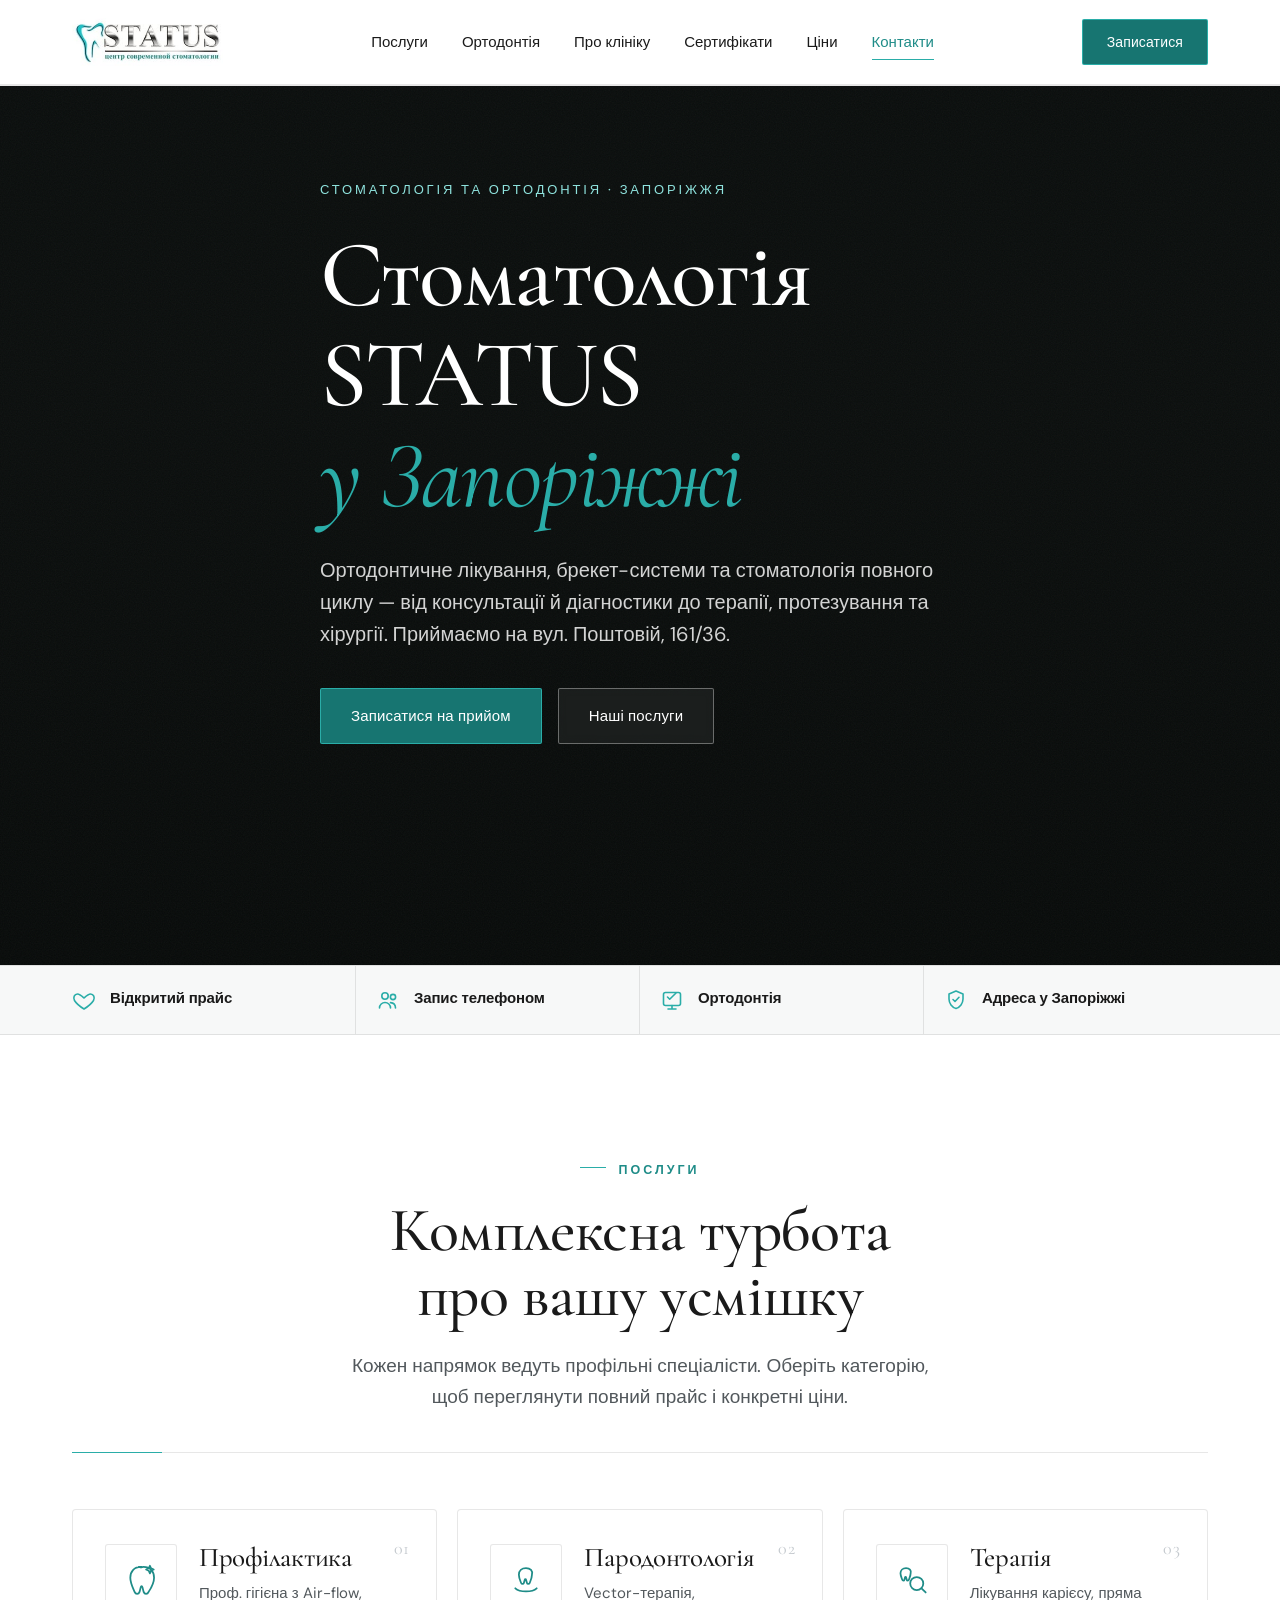
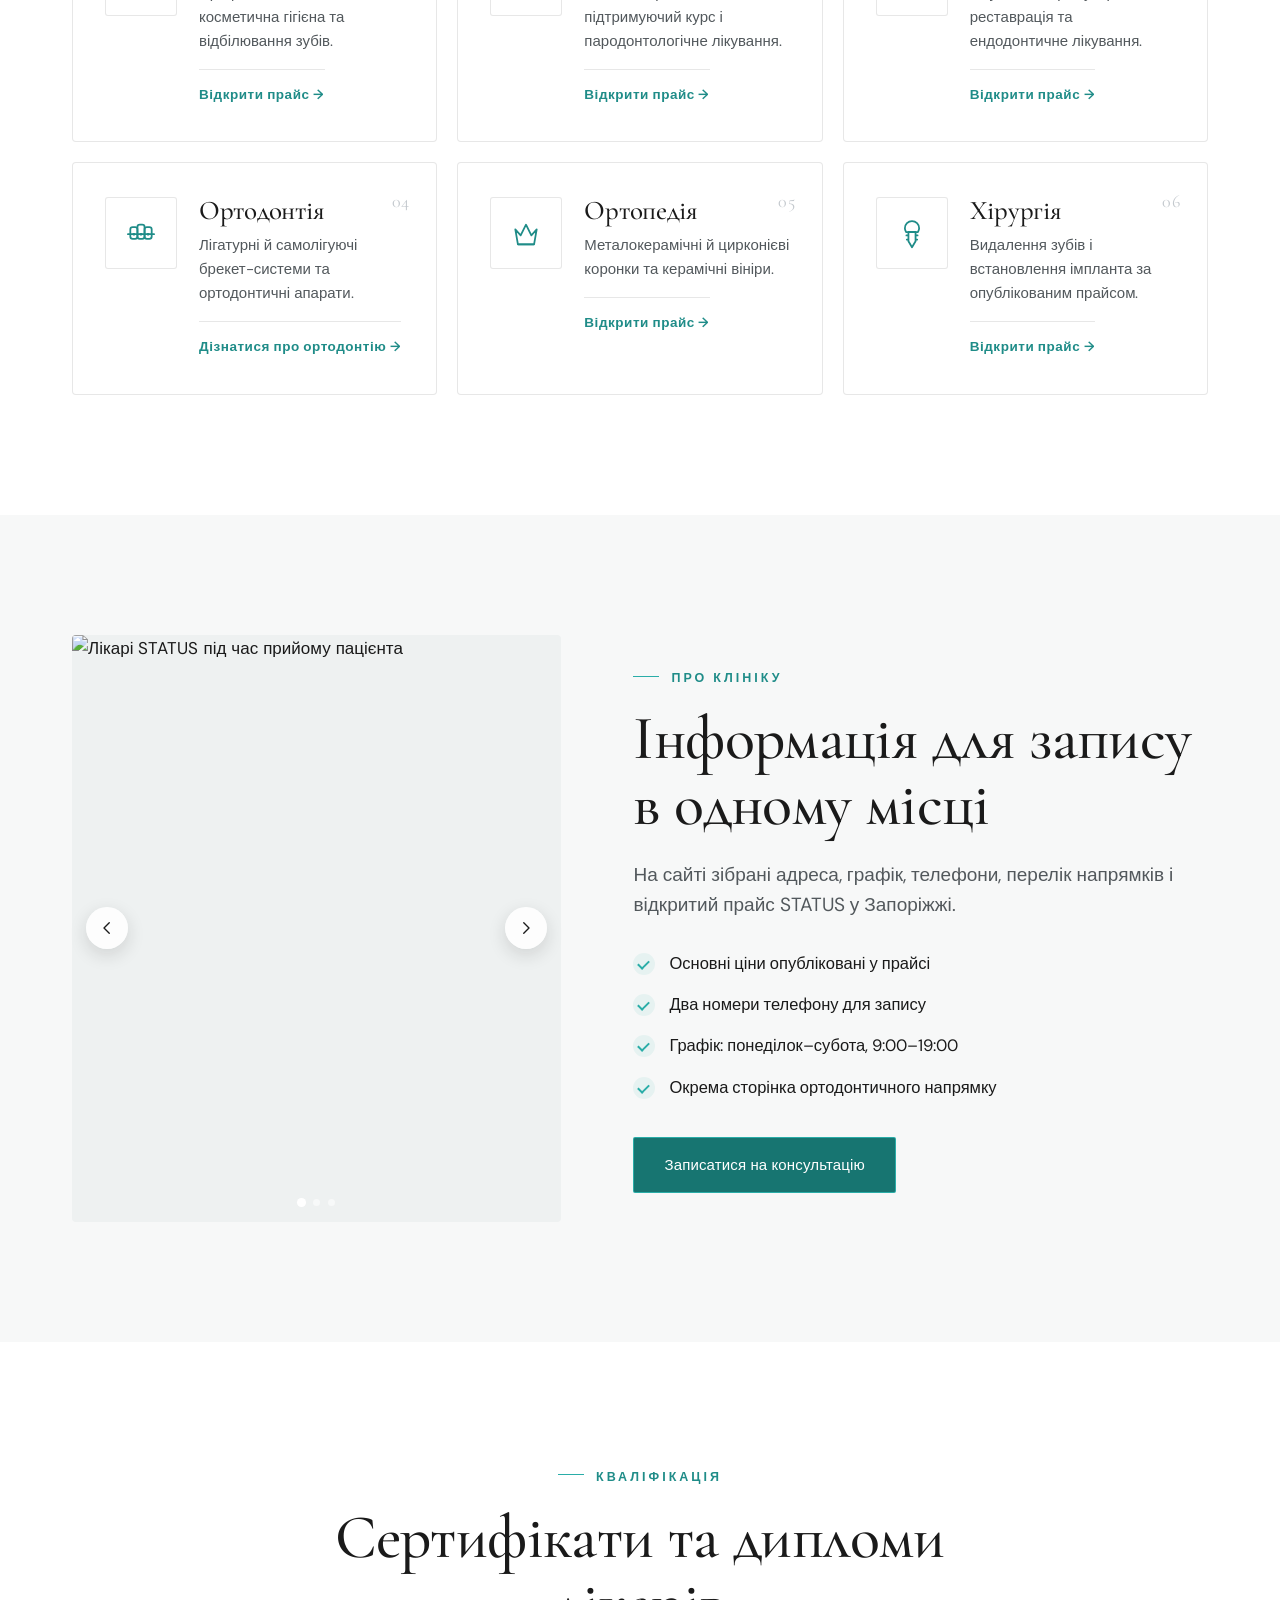
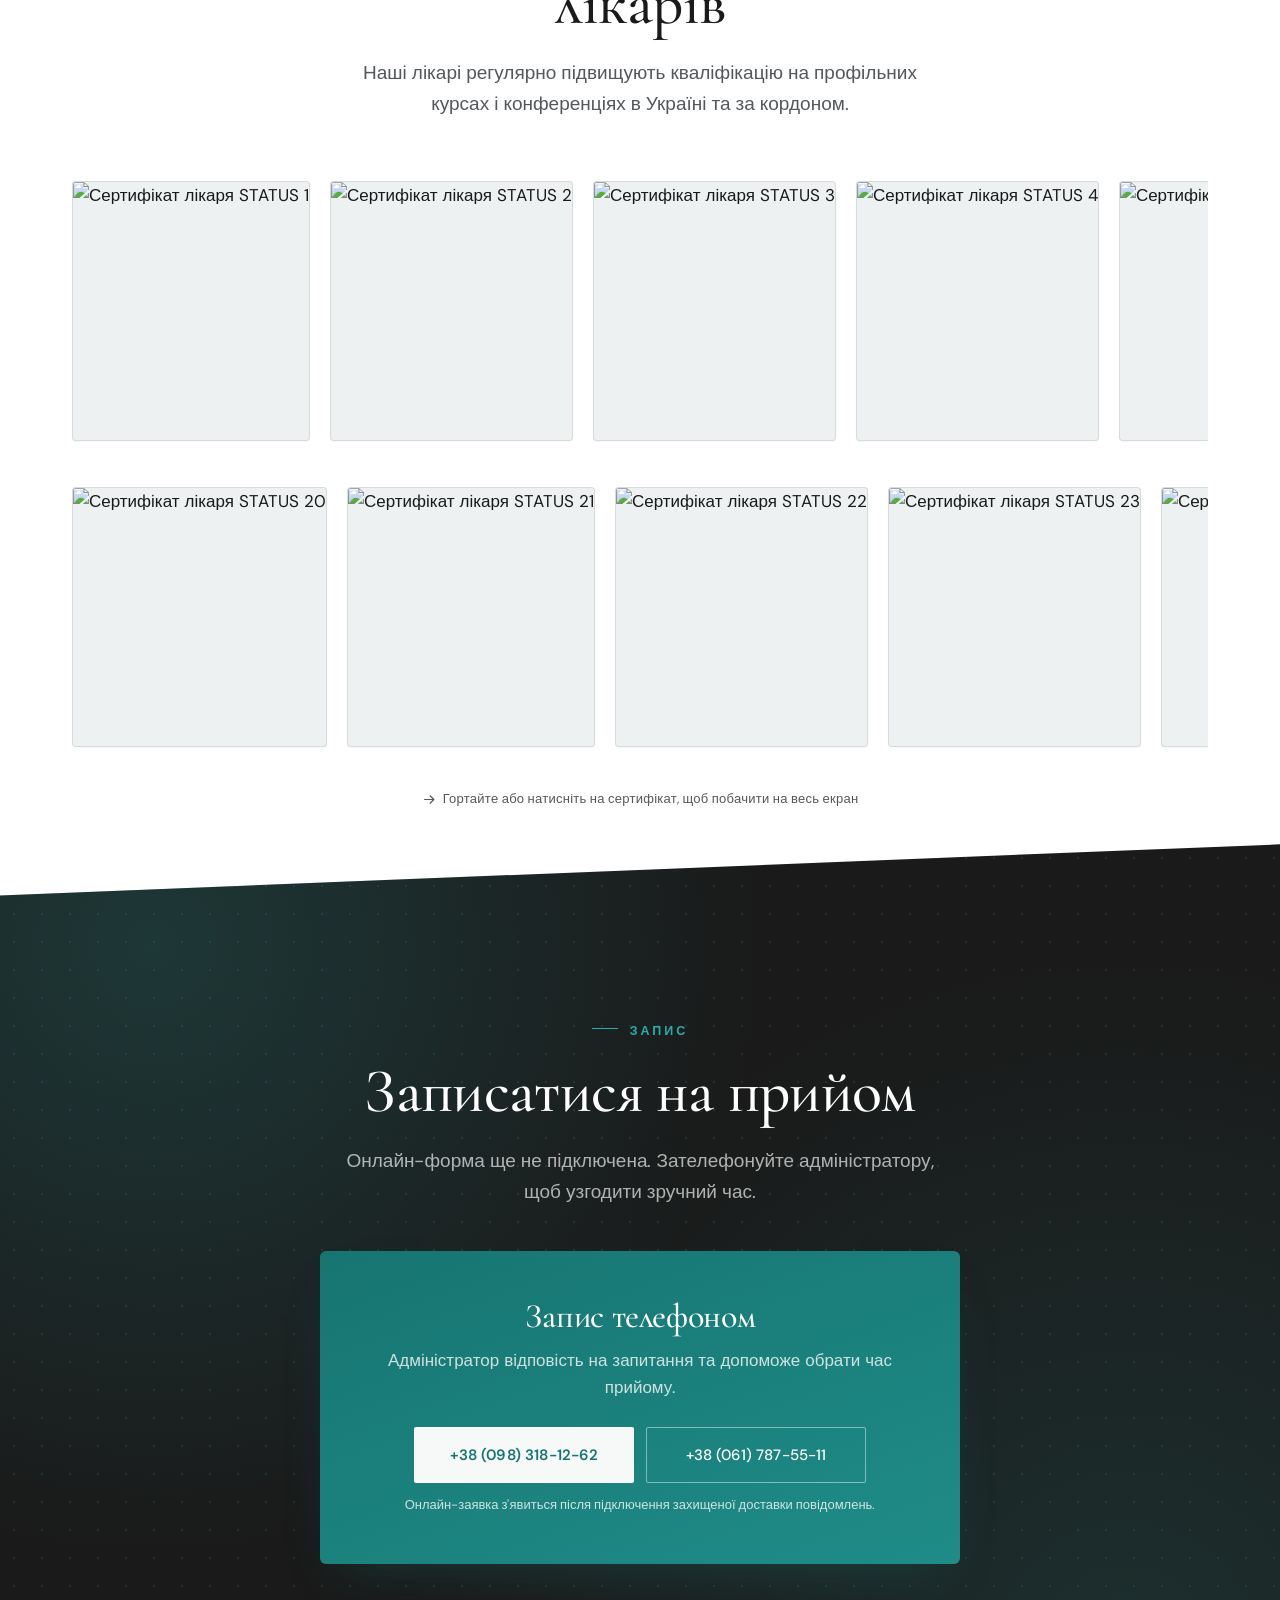
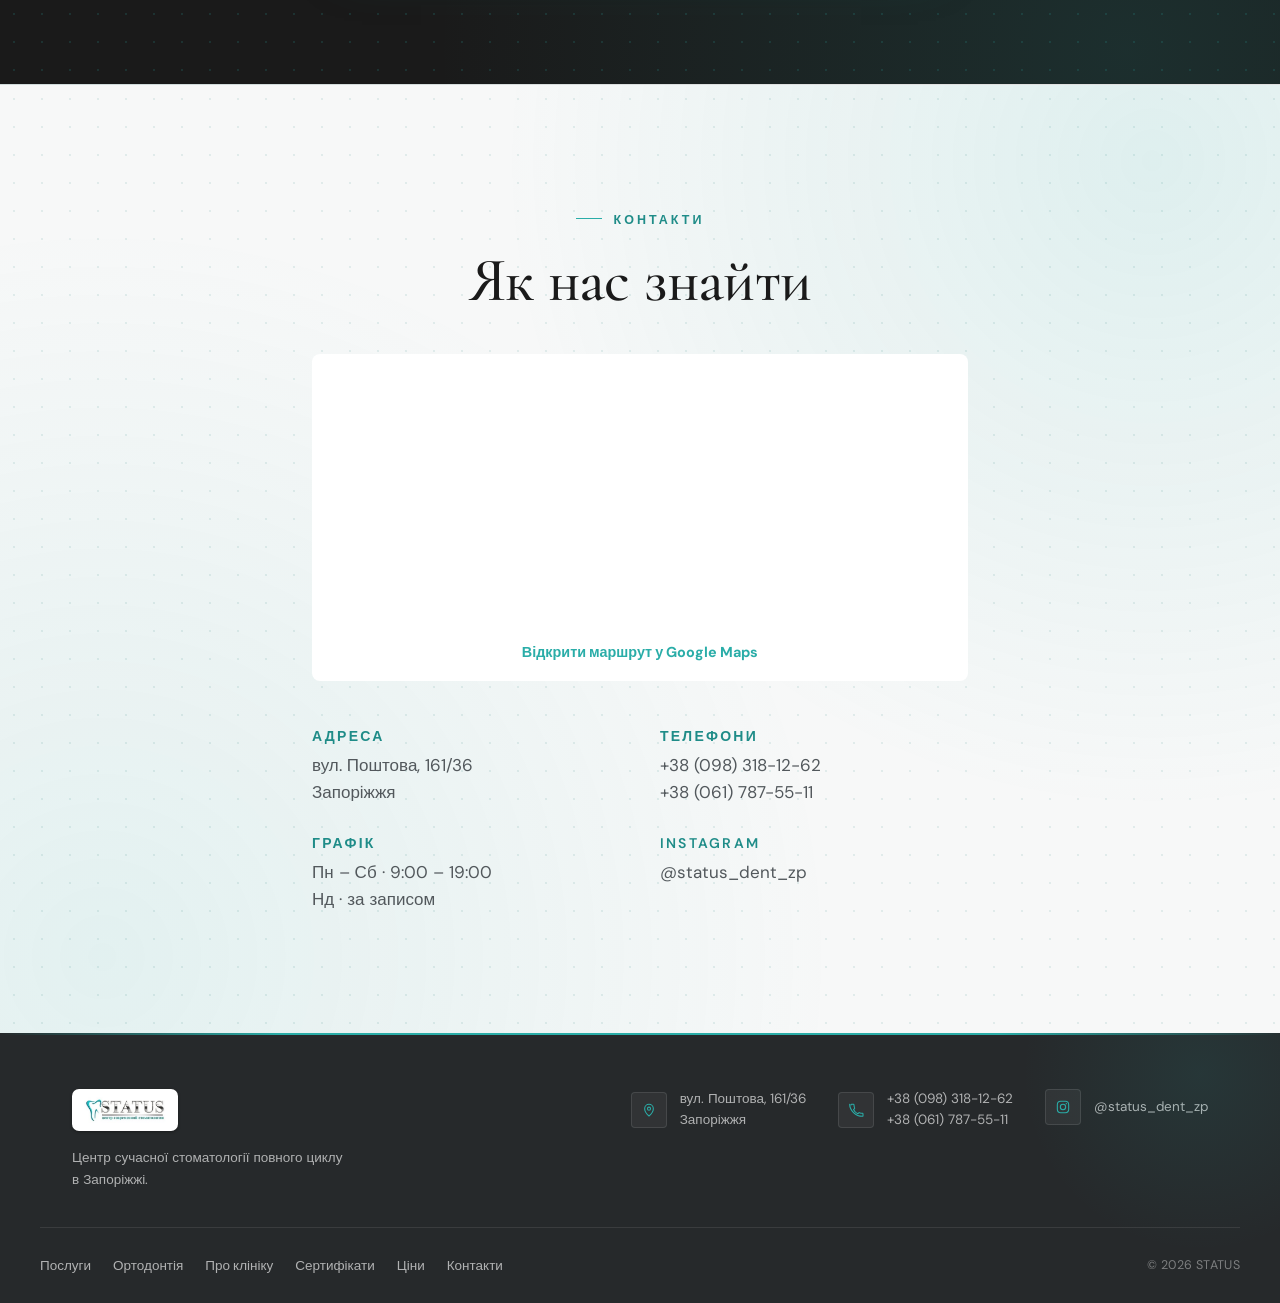
==== commit 25bfa3da: "Prepare phone conversion measurement" ====
--- a/index.html
+++ b/index.html
@@ -441,6 +441,9 @@
   </div>
 </footer>
 
+<a class="mobile-call-bar" href="tel:+380983181262" aria-label="Подзвонити до STATUS за номером +38 098 318 12 62">Подзвонити до STATUS</a>
+
+<script type="module" src="conversion-tracking.js?v=1"></script>
 <script src="status.js?v=9"></script>
 </body>
 </html>
--- a/status.css
+++ b/status.css
@@ -403,6 +403,7 @@
 .price-form .btn-fill::before{background:var(--grey)}
 .price-form .btn-fill:hover{color:var(--teal-deep)}
 .price-booking-callout{margin-top:26px}
+.mobile-call-bar{display:none}
 
 /* Back to top */
 .to-top{position:fixed;right:22px;bottom:22px;width:48px;height:48px;border-radius:50%;background:var(--teal);color:#fff;
@@ -419,7 +420,7 @@
   .price-row{flex-direction:column;align-items:flex-start;gap:8px;padding:16px 2px}
   .price-cost{color:var(--teal-deep);font-size:17px}
   .price-cta{padding:40px 26px;margin-left:0;margin-right:0}
-  .to-top{right:16px;bottom:16px;width:44px;height:44px}
+  .to-top{right:16px;bottom:80px;width:44px;height:44px}
 }
 
 /* ===================== ORTHODONTICS PAGE ===================== */
@@ -580,6 +581,8 @@
   .case-wide{grid-column:span 1}
 }
 @media(max-width:760px){
+  body{padding-bottom:64px}
+  .mobile-call-bar{display:flex;position:fixed;left:12px;right:12px;bottom:max(10px,env(safe-area-inset-bottom));z-index:90;min-height:50px;align-items:center;justify-content:center;padding:12px 18px;border-radius:999px;background:var(--teal);color:#fff;font-size:14px;font-weight:700;letter-spacing:.03em;text-align:center;box-shadow:0 10px 28px rgba(0,0,0,.28)}
   .wrap{padding:0 22px}
   .section{padding:84px 0}
   .svc-grid,.rev-grid,.case-grid,.team-grid{grid-template-columns:1fr}
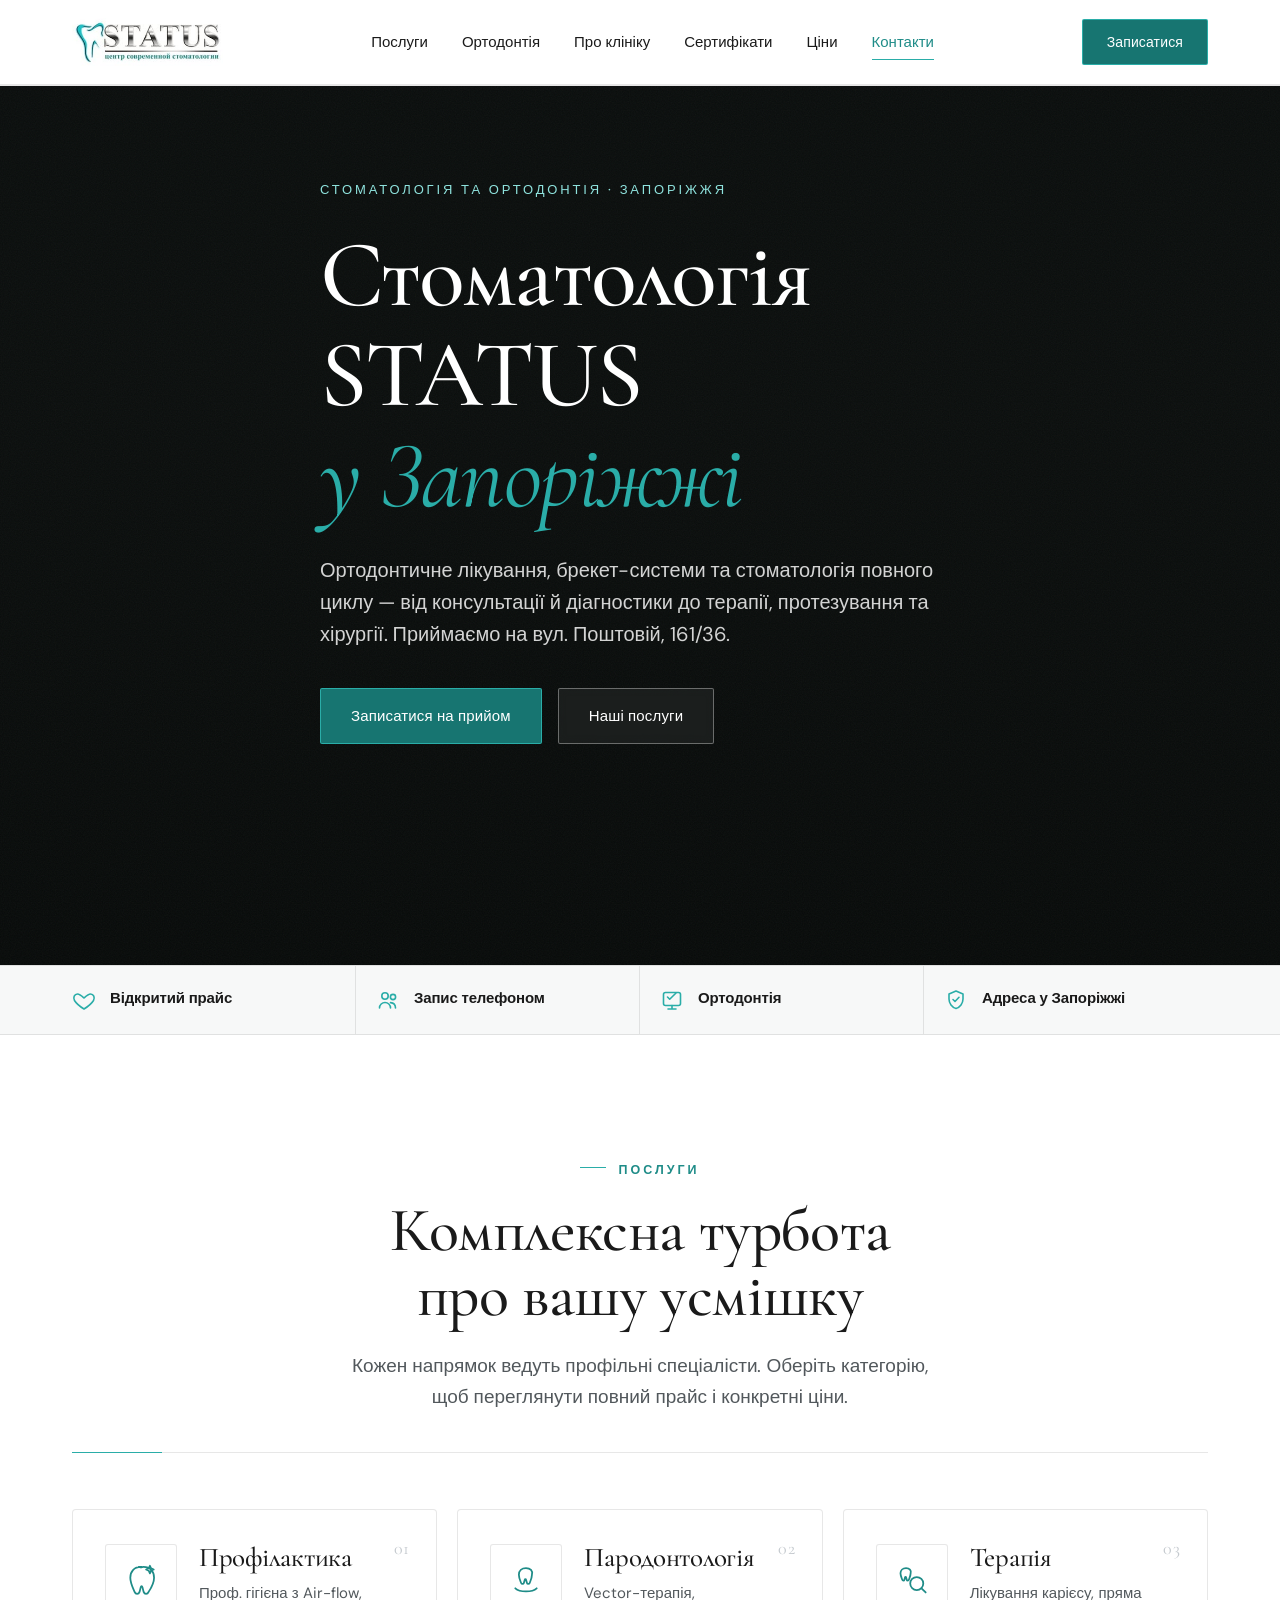
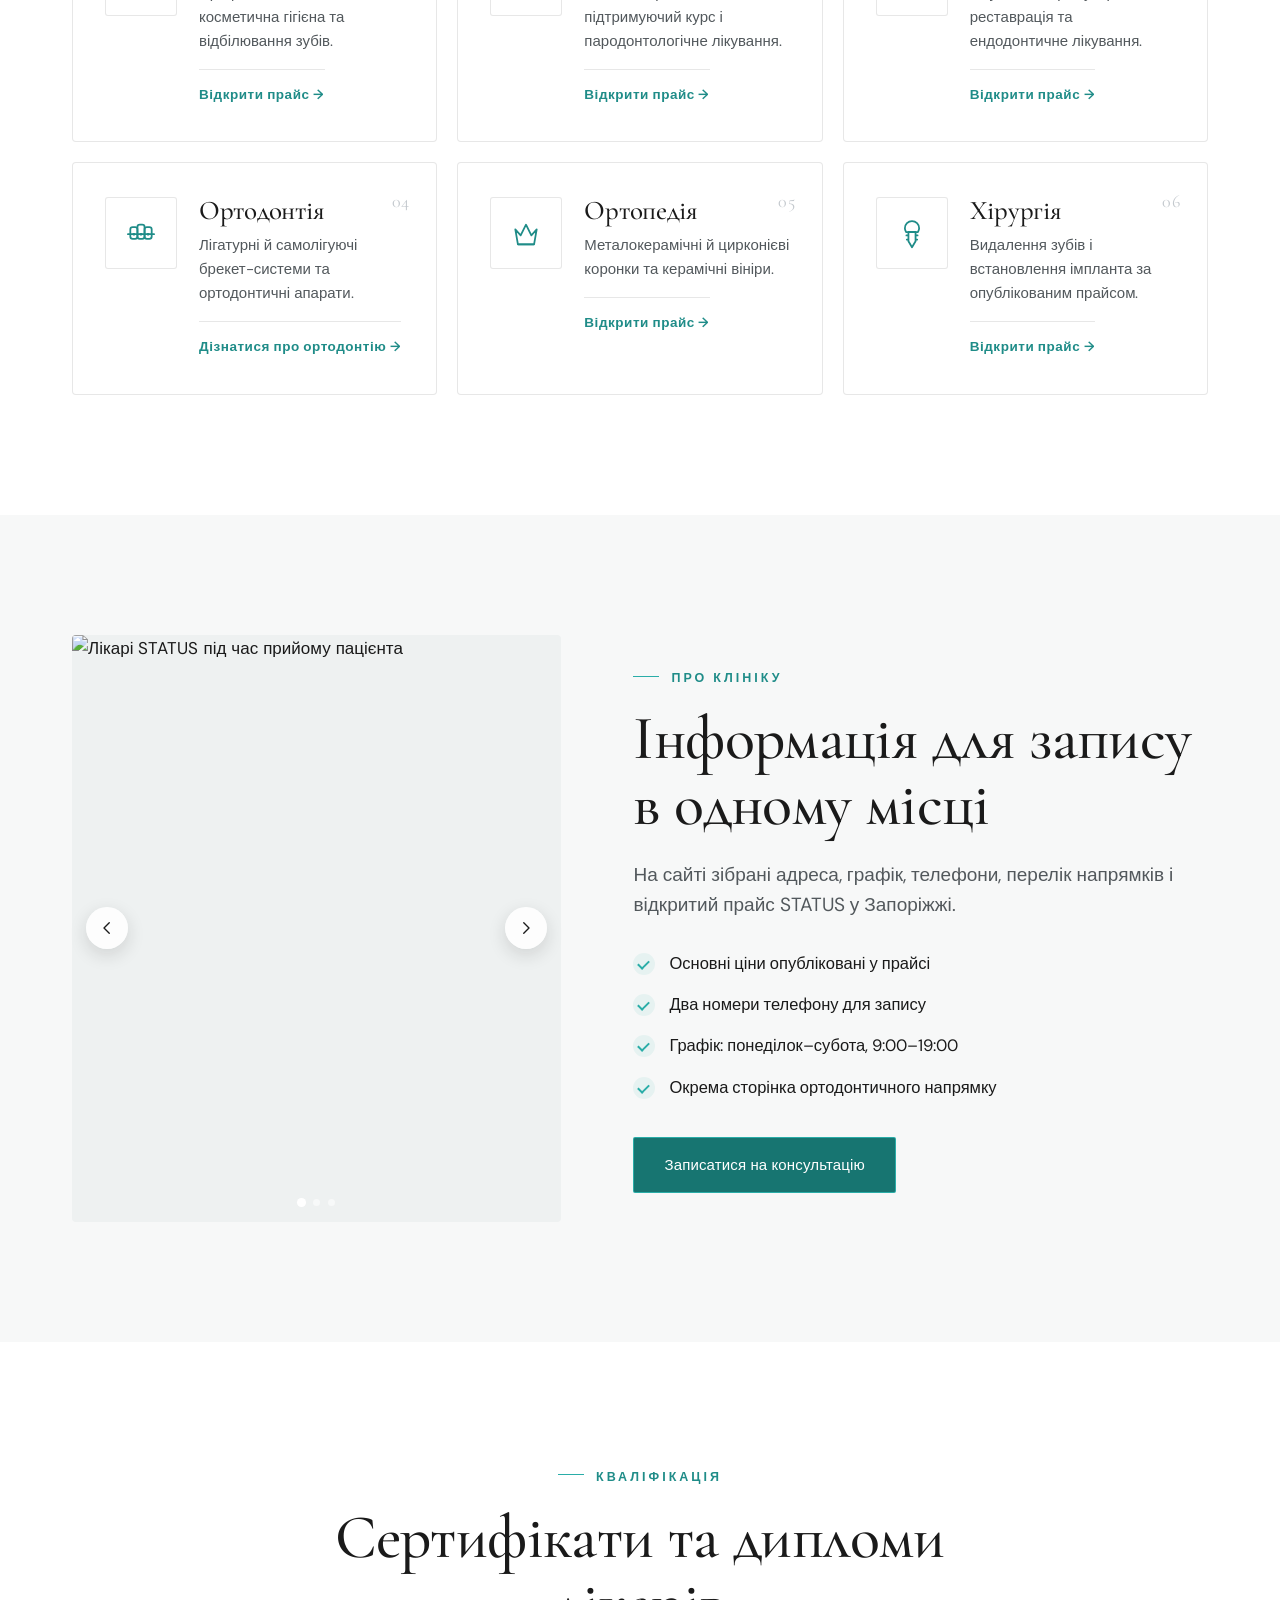
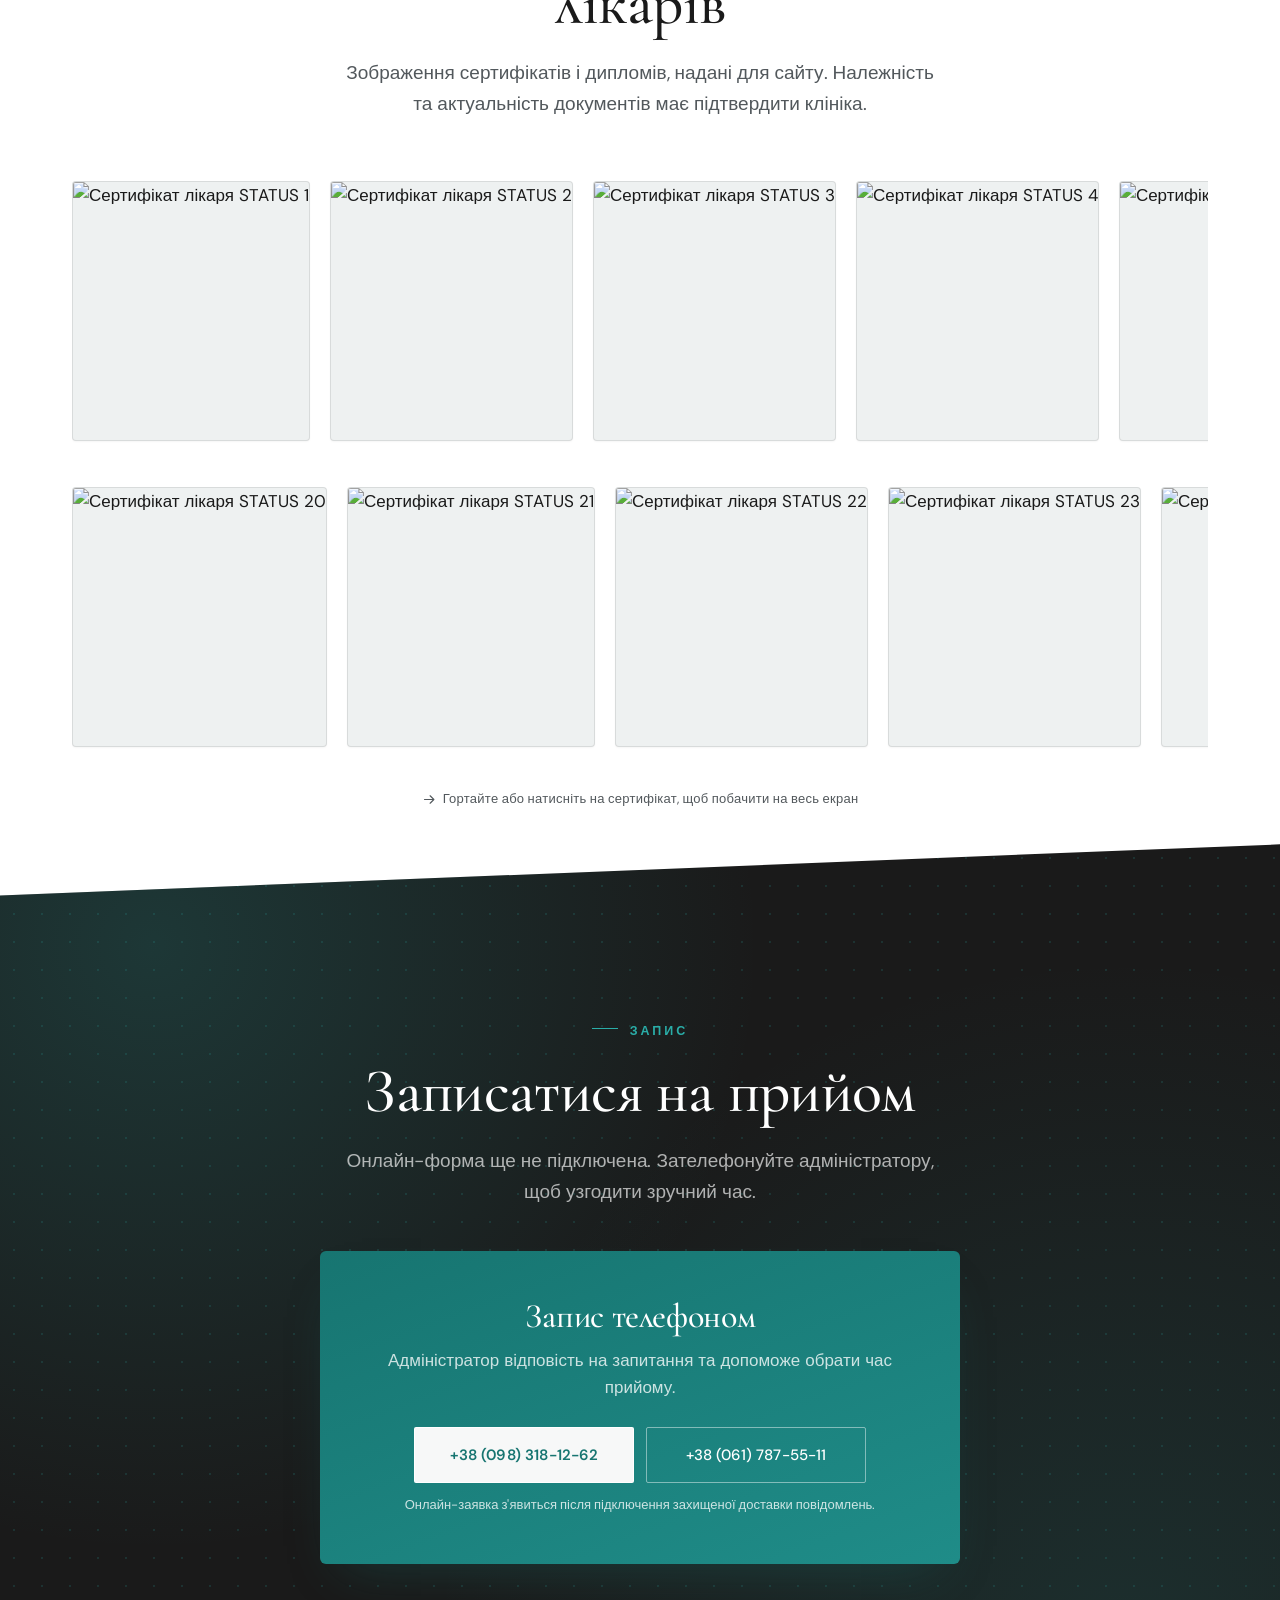
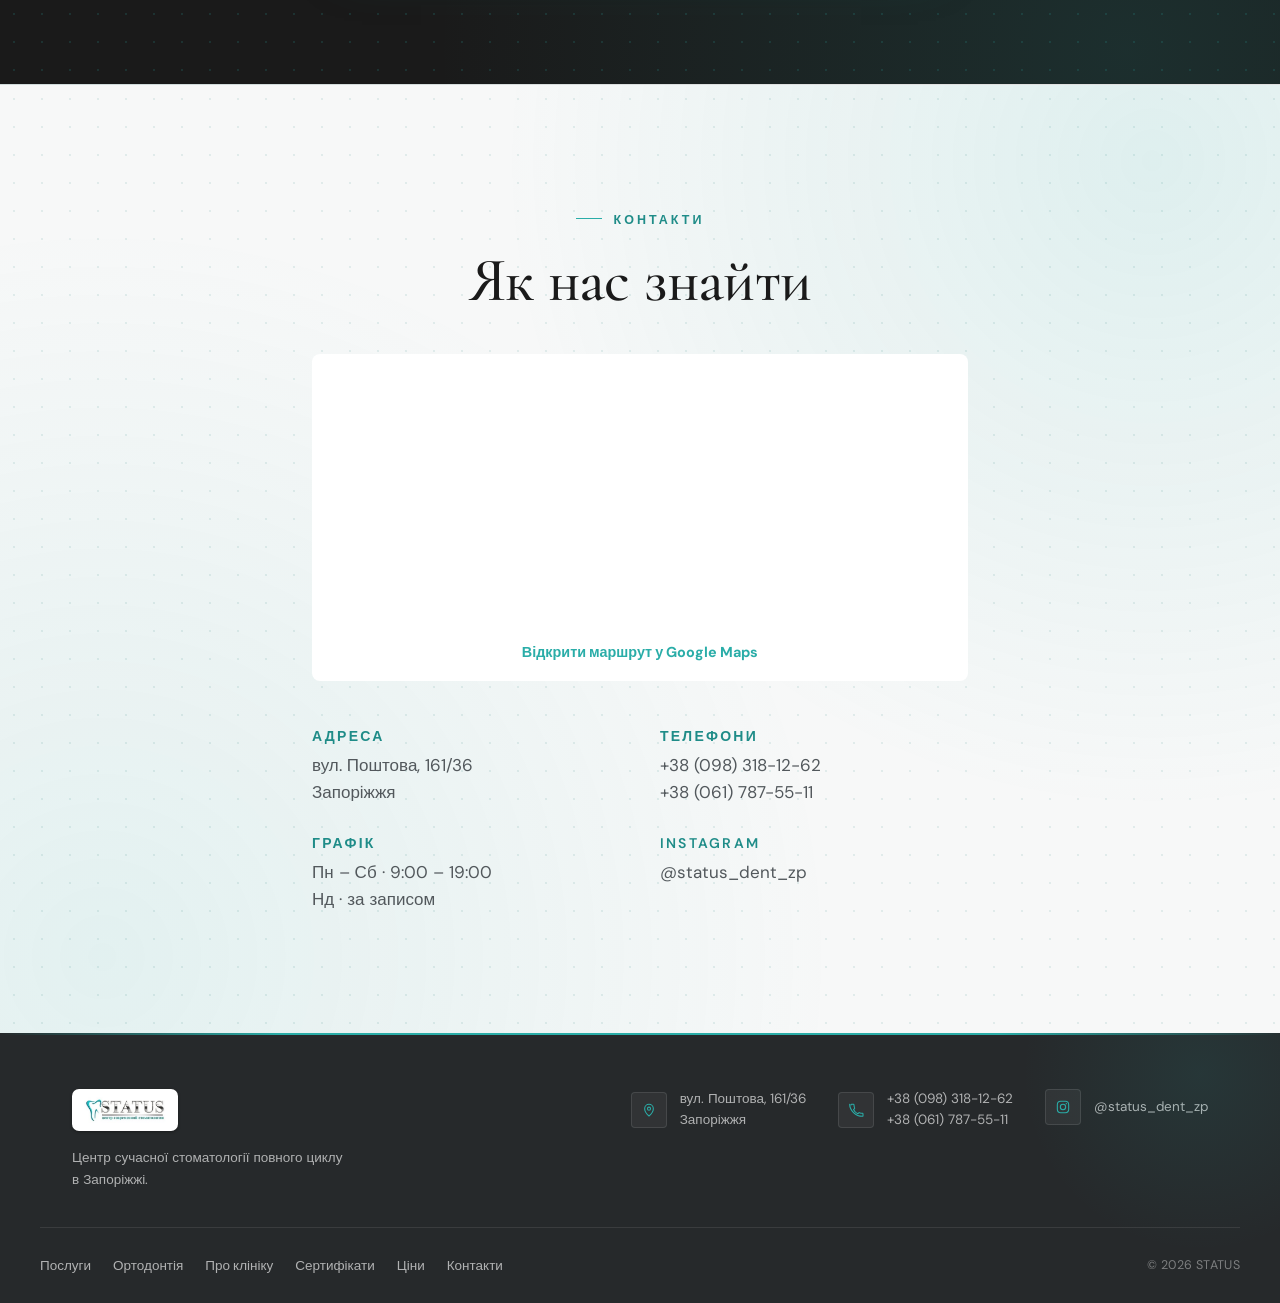
==== commit a01349dc: "Add SEO recovery and accessibility safeguards" ====
--- a/index.html
+++ b/index.html
@@ -26,7 +26,7 @@
 <link rel="icon" type="image/png" sizes="32x32" href="favicon-32.png">
 <link rel="icon" type="image/png" sizes="16x16" href="favicon-16.png">
 <link rel="apple-touch-icon" href="apple-touch-icon.png">
-<link rel="stylesheet" href="status.css?v=10">
+<link rel="stylesheet" href="status.css?v=11">
 <script type="application/ld+json">
 {
   "@context": "https://schema.org",
@@ -89,11 +89,11 @@
       <a href="#contact-info">Контакти</a>
     </nav>
     <a href="#contact" class="btn btn-fill nav-cta">Записатися</a>
-    <button class="nav-burger" id="nav-burger" aria-label="Меню" aria-expanded="false">
+    <button class="nav-burger" id="nav-burger" aria-label="Меню" aria-controls="nav-mobile" aria-expanded="false">
       <span></span><span></span><span></span>
     </button>
   </div>
-  <div class="nav-mobile" id="nav-mobile">
+  <div class="nav-mobile" id="nav-mobile" aria-hidden="true" inert>
     <a href="#services">Послуги</a>
     <a href="ortodontiya.html">Ортодонтія</a>
     <a href="#about">Про клініку</a>
@@ -281,8 +281,8 @@
     <div class="sec-head center reveal-up">
       <span class="sec-kicker">Кваліфікація</span>
       <h2 class="sec-title">Сертифікати та дипломи лікарів</h2>
-      <p class="sec-lede">Наші лікарі регулярно підвищують кваліфікацію на профільних
-        курсах і конференціях в Україні та за кордоном.</p>
+      <p class="sec-lede">Зображення сертифікатів і дипломів, надані для сайту.
+        Належність та актуальність документів має підтвердити клініка.</p>
     </div>
     <div class="cert-wrap reveal-up">
       <div class="cert-row">
@@ -339,7 +339,7 @@
 </section>
 
 <!-- ================= CERTIFICATE MODAL ================= -->
-<div class="cert-modal" id="cert-modal">
+<div class="cert-modal" id="cert-modal" role="dialog" aria-modal="true" aria-label="Перегляд сертифіката" aria-hidden="true">
   <button class="cert-modal-close" id="cert-modal-close" aria-label="Закрити">
     <svg viewBox="0 0 24 24" aria-hidden="true"><path d="M6 6l12 12M18 6L6 18" fill="none" stroke="currentColor" stroke-width="2" stroke-linecap="round"/></svg>
   </button>
@@ -444,6 +444,6 @@
 <a class="mobile-call-bar" href="tel:+380983181262" aria-label="Подзвонити до STATUS за номером +38 098 318 12 62">Подзвонити до STATUS</a>
 
 <script type="module" src="conversion-tracking.js?v=1"></script>
-<script src="status.js?v=9"></script>
+<script src="status.js?v=10"></script>
 </body>
 </html>
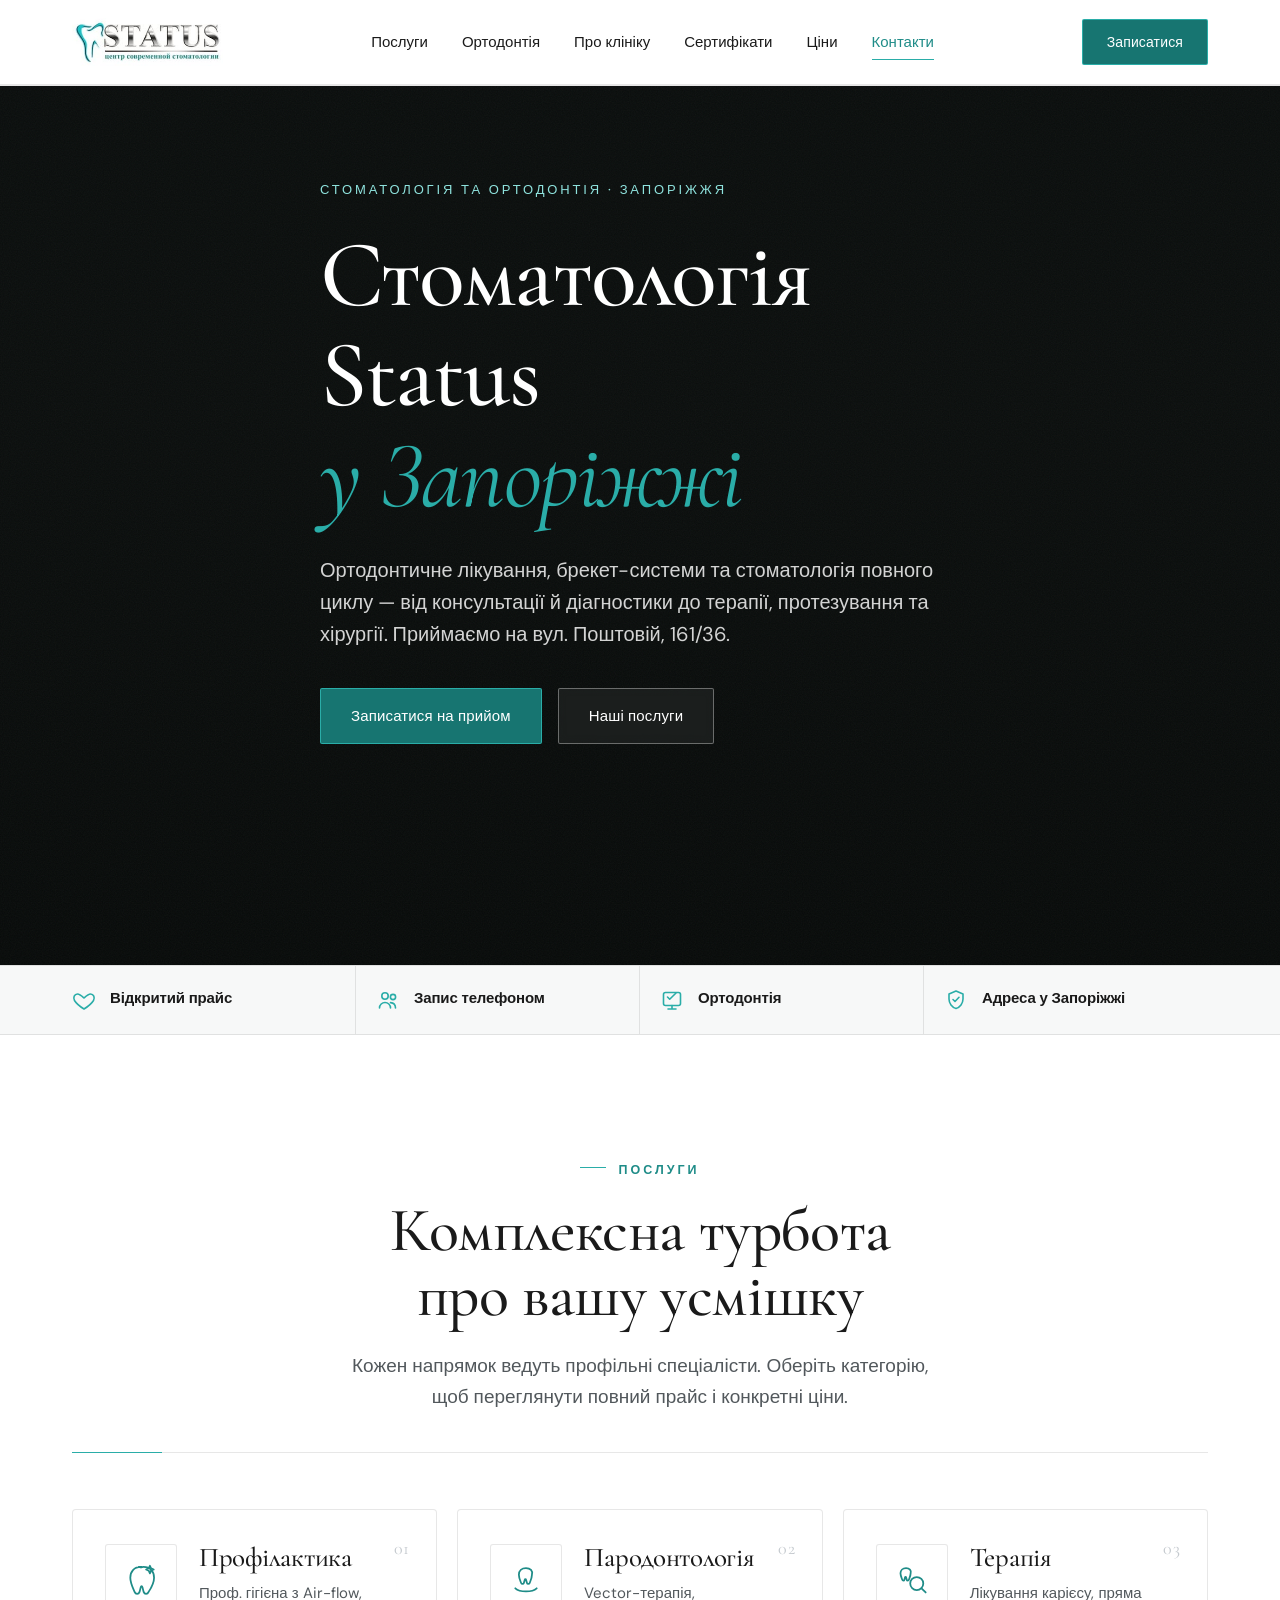
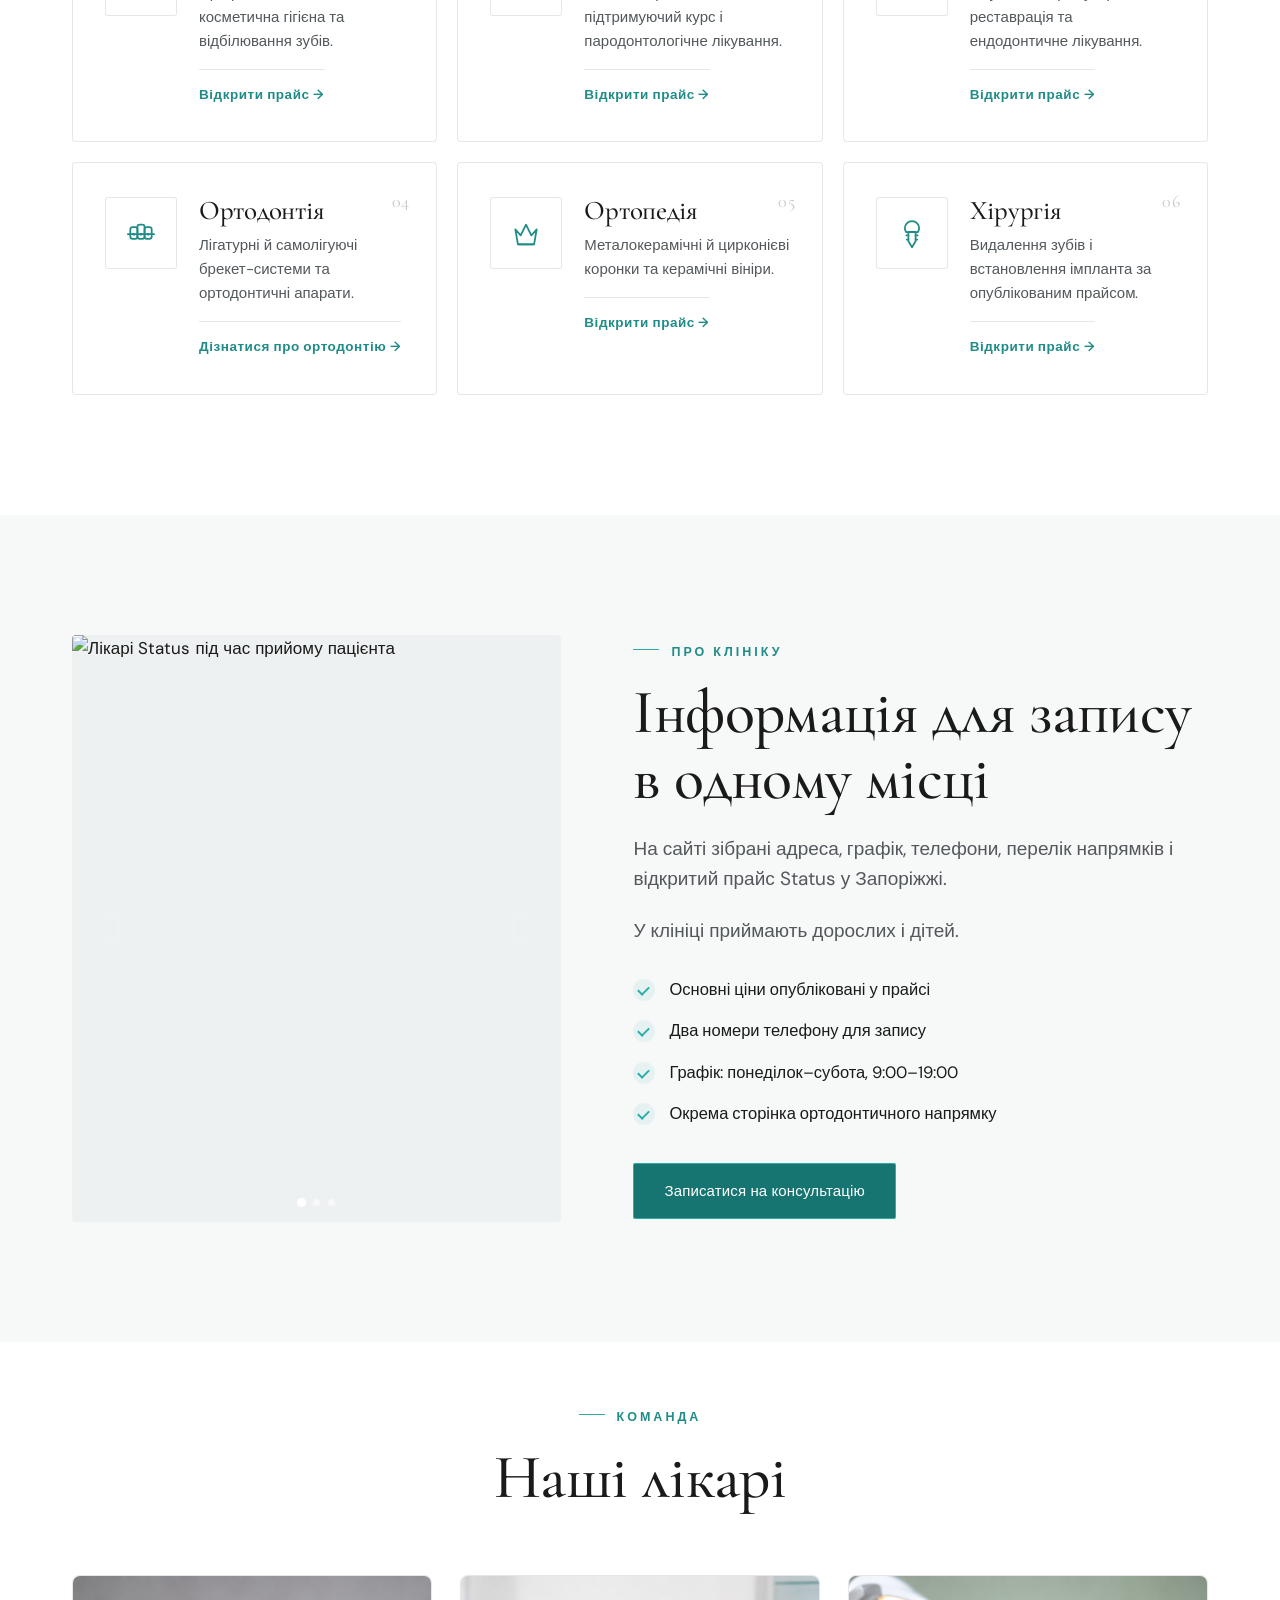
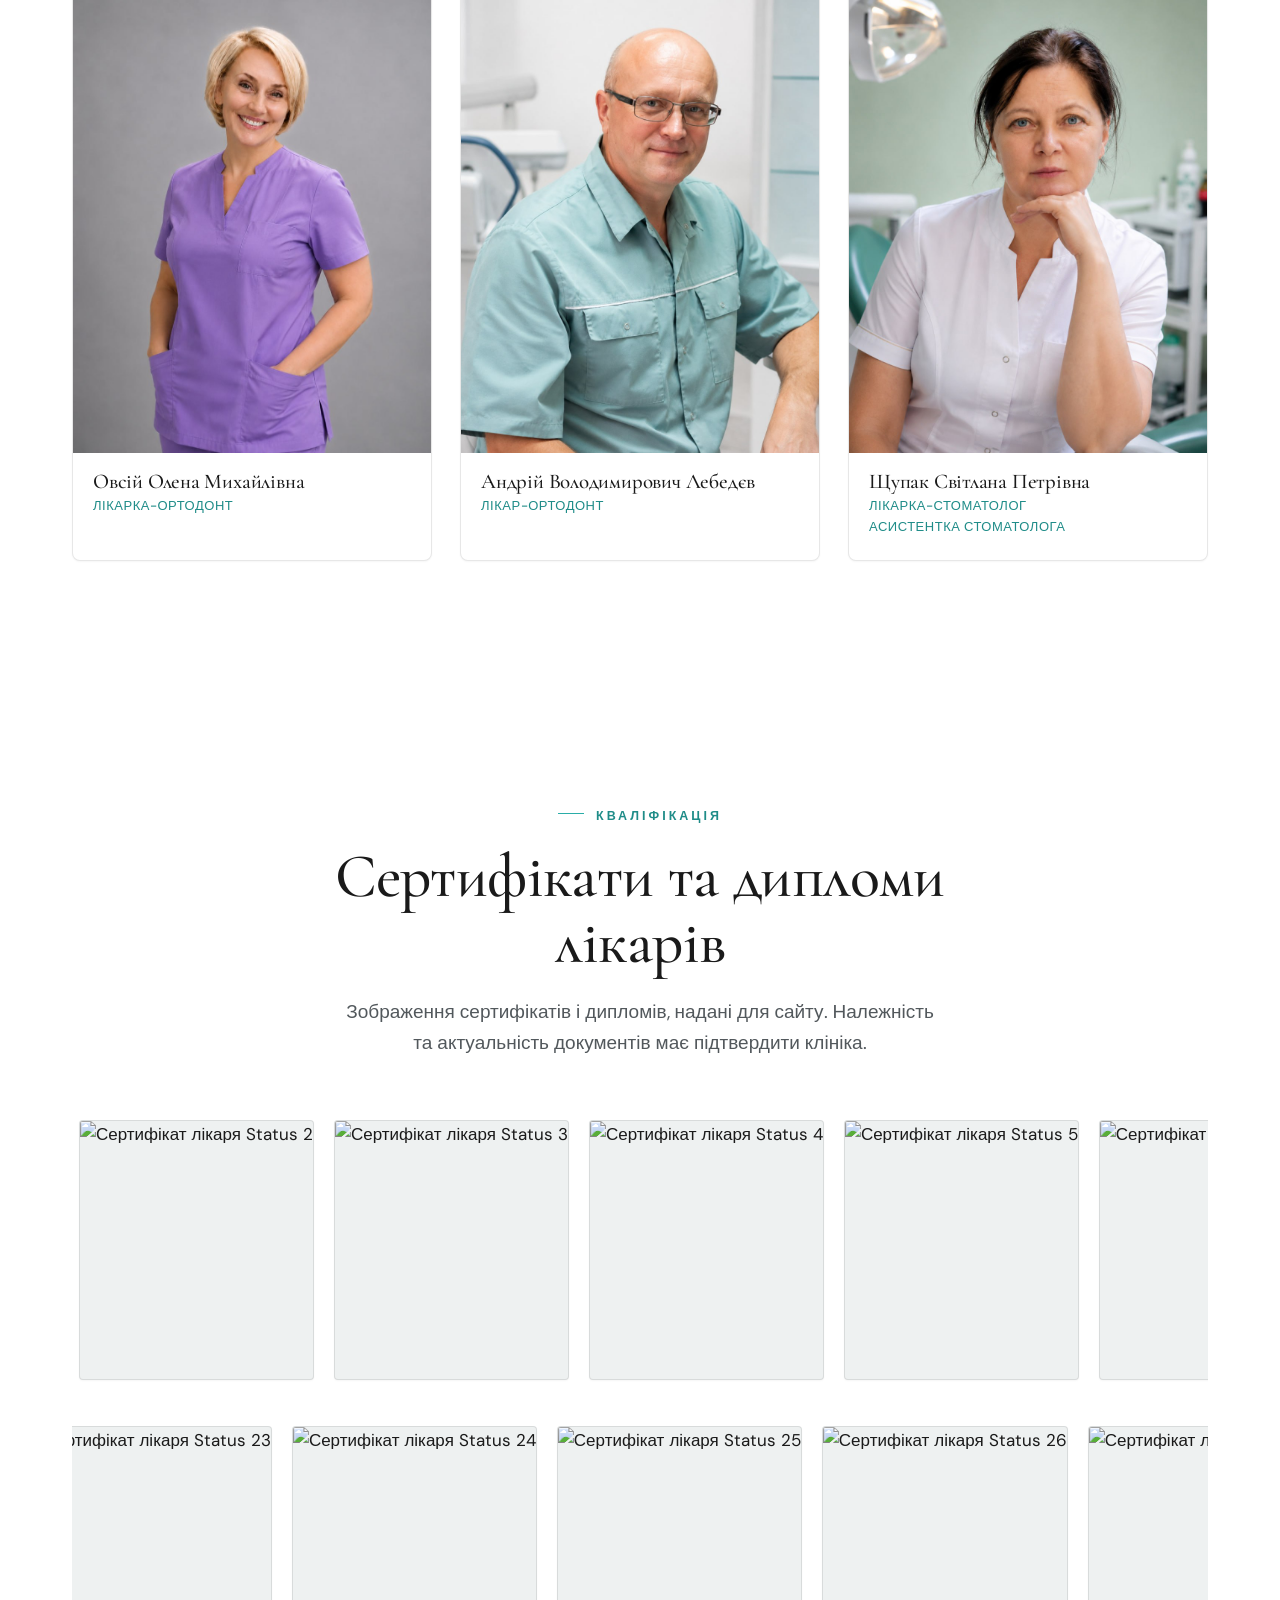
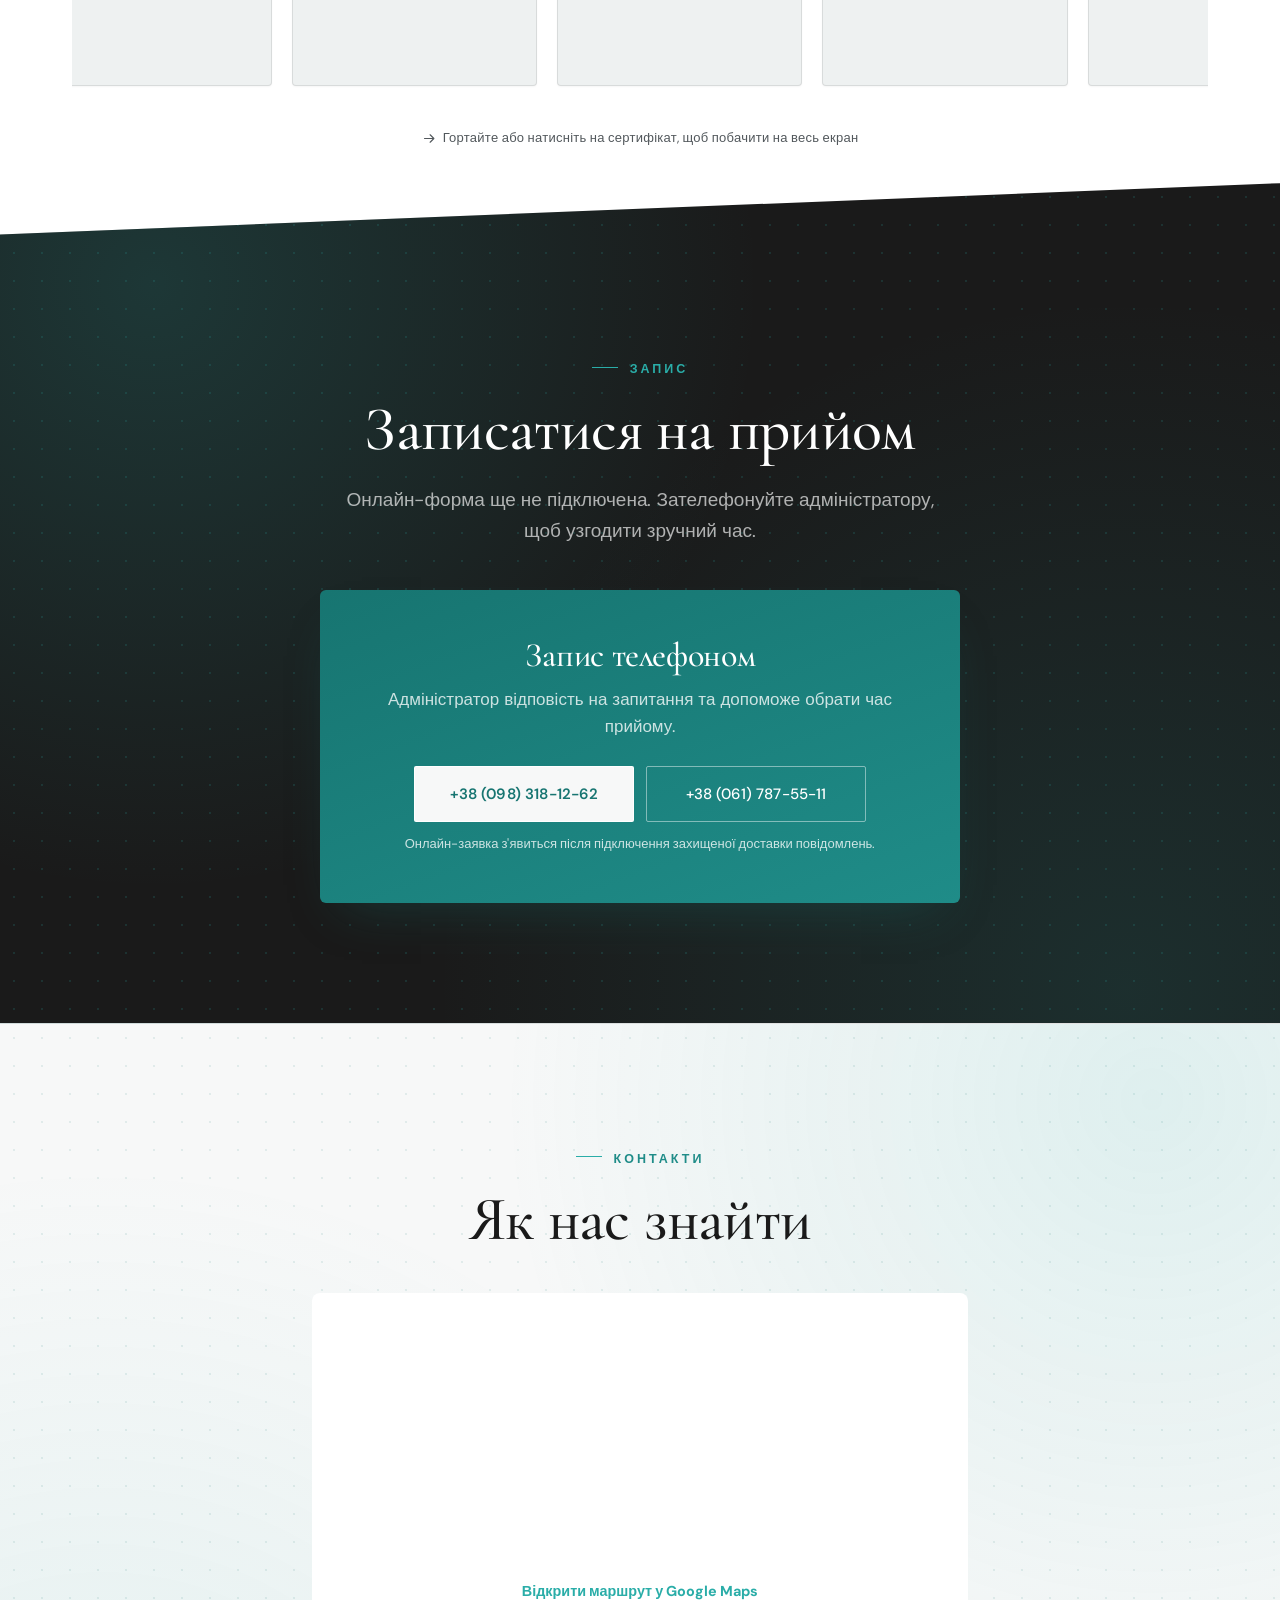
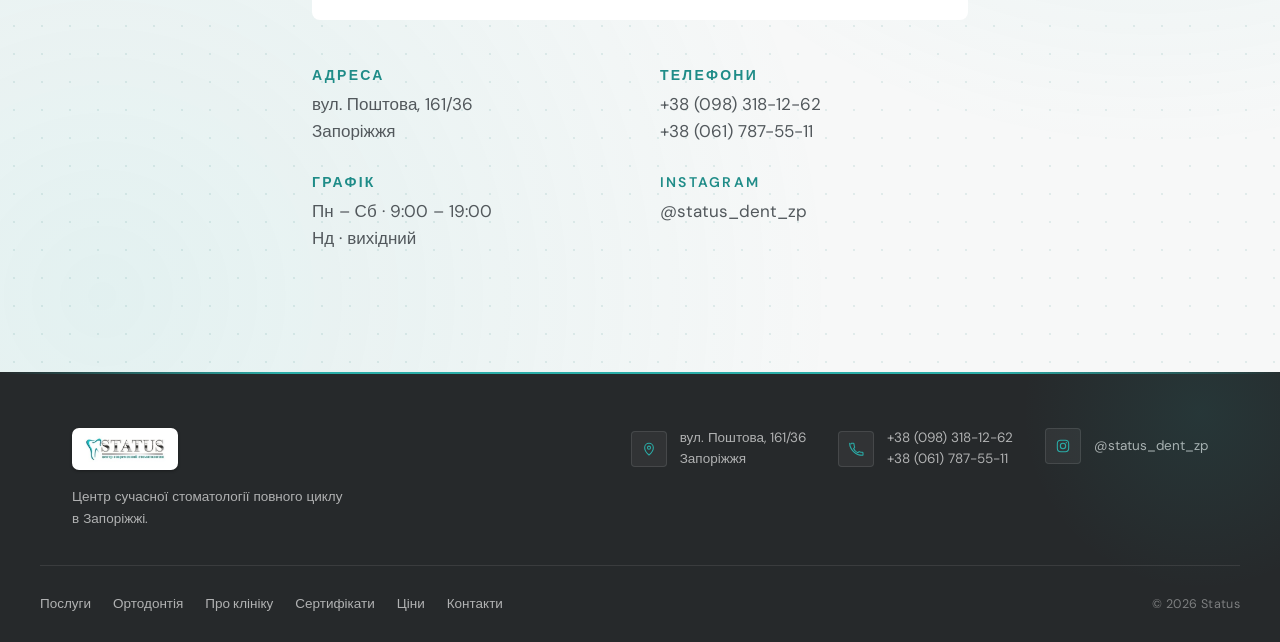
==== commit c0c06ae6: "Align Status brand, hours and verified team" ====
--- a/index.html
+++ b/index.html
@@ -3,21 +3,21 @@
 <head>
 <meta charset="UTF-8">
 <meta name="viewport" content="width=device-width, initial-scale=1.0">
-<title>Стоматологія STATUS у Запоріжжі — ортодонтія та лікування зубів</title>
-<meta name="description" content="Стоматологія STATUS у Запоріжжі: ортодонт, брекет-системи, лікування зубів, гігієна, протезування та хірургія. вул. Поштова, 161/36.">
+<title>Стоматологія Status у Запоріжжі — ортодонтія та лікування зубів</title>
+<meta name="description" content="Стоматологія Status у Запоріжжі: ортодонт, брекет-системи, лікування зубів, гігієна, протезування та хірургія. вул. Поштова, 161/36.">
 <meta name="robots" content="index,follow,max-image-preview:large,max-snippet:-1,max-video-preview:-1">
 <link rel="canonical" href="https://status-dent.zp.ua/">
 <meta name="theme-color" content="#177571">
 <meta property="og:type" content="website">
 <meta property="og:locale" content="uk_UA">
-<meta property="og:site_name" content="STATUS">
-<meta property="og:title" content="Стоматологія STATUS у Запоріжжі">
-<meta property="og:description" content="Ортодонтія, брекет-системи та стоматологічне лікування у центрі STATUS на вул. Поштовій, 161/36.">
+<meta property="og:site_name" content="Status">
+<meta property="og:title" content="Стоматологія Status у Запоріжжі">
+<meta property="og:description" content="Ортодонтія, брекет-системи та стоматологічне лікування у центрі Status на вул. Поштовій, 161/36.">
 <meta property="og:url" content="https://status-dent.zp.ua/">
 <meta property="og:image" content="https://res.cloudinary.com/djntd8got/image/upload/c_fill,g_auto,f_auto,q_auto,w_1200,h_630/status/about/about-1.jpg">
 <meta property="og:image:width" content="1200">
 <meta property="og:image:height" content="630">
-<meta property="og:image:alt" content="Кабінет стоматології STATUS у Запоріжжі">
+<meta property="og:image:alt" content="Кабінет стоматології Status у Запоріжжі">
 <meta name="twitter:card" content="summary_large_image">
 <link rel="preconnect" href="https://fonts.googleapis.com">
 <link rel="preconnect" href="https://fonts.gstatic.com" crossorigin>
@@ -26,13 +26,13 @@
 <link rel="icon" type="image/png" sizes="32x32" href="favicon-32.png">
 <link rel="icon" type="image/png" sizes="16x16" href="favicon-16.png">
 <link rel="apple-touch-icon" href="apple-touch-icon.png">
-<link rel="stylesheet" href="status.css?v=11">
+<link rel="stylesheet" href="status.css?v=12">
 <script type="application/ld+json">
 {
   "@context": "https://schema.org",
   "@type": "Dentist",
   "@id": "https://status-dent.zp.ua/#dentist",
-  "name": "STATUS",
+  "name": "Status",
   "url": "https://status-dent.zp.ua/",
   "description": "Центр сучасної стоматології у Запоріжжі з послугами ортодонтії, терапії, профілактики, пародонтології, ортопедії та хірургії.",
   "image": "https://res.cloudinary.com/djntd8got/image/upload/f_auto,q_auto,w_900/status/about/about-1.jpg",
@@ -49,6 +49,7 @@
     "streetAddress": "вул. Поштова, 161/36",
     "addressLocality": "Запоріжжя",
     "addressRegion": "Запорізька область",
+    "postalCode": "69000",
     "addressCountry": "UA"
   },
   "openingHoursSpecification": [{
@@ -57,6 +58,26 @@
     "opens": "09:00",
     "closes": "19:00"
   }],
+  "employee": [
+    {
+      "@type": "Person",
+      "name": "Овсій Олена Михайлівна",
+      "jobTitle": "Лікарка-ортодонт",
+      "image": "https://status-dent.zp.ua/team/ovsiy.jpg"
+    },
+    {
+      "@type": "Person",
+      "name": "Андрій Володимирович Лебедєв",
+      "jobTitle": "Лікар-ортодонт",
+      "image": "https://status-dent.zp.ua/team/lebedev.jpg"
+    },
+    {
+      "@type": "Person",
+      "name": "Щупак Світлана Петрівна",
+      "jobTitle": ["Лікарка-стоматолог", "Асистентка стоматолога"],
+      "image": "https://status-dent.zp.ua/team/shchupak.jpg"
+    }
+  ],
   "sameAs": ["https://www.instagram.com/status_dent_zp/"]
 }
 </script>
@@ -66,7 +87,7 @@
   "@type": "WebSite",
   "@id": "https://status-dent.zp.ua/#website",
   "url": "https://status-dent.zp.ua/",
-  "name": "STATUS",
+  "name": "Status",
   "inLanguage": "uk",
   "publisher": { "@id": "https://status-dent.zp.ua/#dentist" }
 }
@@ -77,8 +98,8 @@
 <!-- ================= NAV ================= -->
 <header class="nav" id="nav">
   <div class="wrap nav-inner">
-    <a href="#top" class="brand" aria-label="STATUS — центр сучасної стоматології">
-      <img src="status-logo.png" alt="STATUS — центр сучасної стоматології" class="brand-logo" width="284" height="90">
+    <a href="#top" class="brand" aria-label="Status — центр сучасної стоматології">
+      <img src="status-logo.png" alt="Status — центр сучасної стоматології" class="brand-logo" width="284" height="90">
     </a>
     <nav class="nav-links" aria-label="Головна навігація">
       <a href="#services">Послуги</a>
@@ -120,7 +141,7 @@
     <div class="hero-copy">
       <p class="eyebrow reveal-up" style="--d:0ms">Стоматологія та ортодонтія · Запоріжжя</p>
       <h1 class="hero-title">
-        <span class="reveal-up" style="--d:90ms">Стоматологія STATUS</span>
+        <span class="reveal-up" style="--d:90ms">Стоматологія Status</span>
         <span class="reveal-up accent" style="--d:200ms">у Запоріжжі</span>
       </h1>
       <p class="hero-lede reveal-up" style="--d:320ms">
@@ -144,7 +165,7 @@
 </section>
 
 <!-- ================= TRUST BAR ================= -->
-<section class="trust" aria-label="Чому пацієнти обирають STATUS">
+<section class="trust" aria-label="Чому пацієнти обирають Status">
   <div class="wrap trust-grid">
     <div class="trust-item reveal-up">
       <svg viewBox="0 0 24 24" aria-hidden="true"><path d="M12 21s-7-4.35-9.5-8.5C.9 9.6 2.3 6 5.5 6 7.6 6 9 7.3 12 10c3-2.7 4.4-4 6.5-4 3.2 0 4.6 3.6 3 6.5C19 16.65 12 21 12 21z"/></svg>
@@ -237,13 +258,13 @@
     <div class="about-media reveal-up">
       <div class="about-gallery" id="about-gallery">
         <div class="about-slide is-active">
-          <img src="https://res.cloudinary.com/djntd8got/image/upload/f_auto,q_auto,w_900/status/about/about-1.jpg" alt="Лікарі STATUS під час прийому пацієнта" loading="lazy">
+          <img src="https://res.cloudinary.com/djntd8got/image/upload/f_auto,q_auto,w_900/status/about/about-1.jpg" alt="Лікарі Status під час прийому пацієнта" loading="lazy">
         </div>
         <div class="about-slide">
-          <img src="https://res.cloudinary.com/djntd8got/image/upload/f_auto,q_auto,w_900/status/about/about-2.jpg" alt="Кабінет клініки STATUS під час лікування" loading="lazy">
+          <img src="https://res.cloudinary.com/djntd8got/image/upload/f_auto,q_auto,w_900/status/about/about-2.jpg" alt="Кабінет клініки Status під час лікування" loading="lazy">
         </div>
         <div class="about-slide">
-          <img src="https://res.cloudinary.com/djntd8got/image/upload/f_auto,q_auto,w_900/status/about/about-3.jpg" alt="Стіна сертифікатів та дипломів лікарів STATUS" loading="lazy">
+          <img src="https://res.cloudinary.com/djntd8got/image/upload/f_auto,q_auto,w_900/status/about/about-3.jpg" alt="Стіна сертифікатів та дипломів лікарів Status" loading="lazy">
         </div>
       </div>
       <button class="gallery-nav prev" id="about-prev" aria-label="Попереднє фото">
@@ -263,7 +284,8 @@
       <span class="sec-kicker">Про клініку</span>
       <h2 class="sec-title">Інформація для запису<br>в одному місці</h2>
       <p class="sec-lede">На сайті зібрані адреса, графік, телефони, перелік напрямків
-        і відкритий прайс STATUS у Запоріжжі.</p>
+        і відкритий прайс Status у Запоріжжі.</p>
+      <p class="sec-lede">У клініці приймають дорослих і дітей.</p>
       <ul class="about-list">
         <li><span class="tick" aria-hidden="true"></span>Основні ціни опубліковані у прайсі</li>
         <li><span class="tick" aria-hidden="true"></span>Два номери телефону для запису</li>
@@ -271,6 +293,45 @@
         <li><span class="tick" aria-hidden="true"></span>Окрема сторінка ортодонтичного напрямку</li>
       </ul>
       <a href="#contact" class="btn btn-fill">Записатися на консультацію</a>
+    </div>
+  </div>
+</section>
+
+<!-- ================= TEAM ================= -->
+<section class="section team" id="team" aria-labelledby="team-title">
+  <div class="wrap">
+    <div class="sec-head center reveal-up">
+      <span class="sec-kicker">Команда</span>
+      <h2 class="sec-title" id="team-title">Наші лікарі</h2>
+    </div>
+    <div class="team-grid">
+      <figure class="doc reveal-up">
+        <div class="doc-ring">
+          <img class="doc-avatar" src="team/ovsiy.jpg" alt="Лікарка-ортодонт Овсій Олена Михайлівна у клініці Status" loading="lazy">
+        </div>
+        <figcaption>
+          <h3>Овсій Олена Михайлівна</h3>
+          <p class="doc-role">Лікарка-ортодонт</p>
+        </figcaption>
+      </figure>
+      <figure class="doc reveal-up" style="--d:100ms">
+        <div class="doc-ring">
+          <img class="doc-avatar" src="team/lebedev.jpg" alt="Лікар-ортодонт Андрій Володимирович Лебедєв у клініці Status" loading="lazy">
+        </div>
+        <figcaption>
+          <h3>Андрій Володимирович Лебедєв</h3>
+          <p class="doc-role">Лікар-ортодонт</p>
+        </figcaption>
+      </figure>
+      <figure class="doc reveal-up" style="--d:200ms">
+        <div class="doc-ring">
+          <img class="doc-avatar" src="team/shchupak.jpg" alt="Лікарка-стоматолог та асистентка стоматолога Щупак Світлана Петрівна у клініці Status" loading="lazy">
+        </div>
+        <figcaption>
+          <h3>Щупак Світлана Петрівна</h3>
+          <p class="doc-role">Лікарка-стоматолог<br>Асистентка стоматолога</p>
+        </figcaption>
+      </figure>
     </div>
   </div>
 </section>
@@ -287,47 +348,47 @@
     <div class="cert-wrap reveal-up">
       <div class="cert-row">
         <div class="cert-track" id="cert-track-1">
-        <div class="cert-card"><img src="https://res.cloudinary.com/djntd8got/image/upload/f_auto,q_auto,w_500/status/certificates/cert-01.jpg" alt="Сертифікат лікаря STATUS 1" loading="lazy"></div>
-        <div class="cert-card"><img src="https://res.cloudinary.com/djntd8got/image/upload/f_auto,q_auto,w_500/status/certificates/cert-02.jpg" alt="Сертифікат лікаря STATUS 2" loading="lazy"></div>
-        <div class="cert-card"><img src="https://res.cloudinary.com/djntd8got/image/upload/f_auto,q_auto,w_500/status/certificates/cert-03.jpg" alt="Сертифікат лікаря STATUS 3" loading="lazy"></div>
-        <div class="cert-card"><img src="https://res.cloudinary.com/djntd8got/image/upload/f_auto,q_auto,w_500/status/certificates/cert-04.jpg" alt="Сертифікат лікаря STATUS 4" loading="lazy"></div>
-        <div class="cert-card"><img src="https://res.cloudinary.com/djntd8got/image/upload/f_auto,q_auto,w_500/status/certificates/cert-05.jpg" alt="Сертифікат лікаря STATUS 5" loading="lazy"></div>
-        <div class="cert-card"><img src="https://res.cloudinary.com/djntd8got/image/upload/f_auto,q_auto,w_500/status/certificates/cert-06.jpg" alt="Сертифікат лікаря STATUS 6" loading="lazy"></div>
-        <div class="cert-card"><img src="https://res.cloudinary.com/djntd8got/image/upload/f_auto,q_auto,w_500/status/certificates/cert-07.jpg" alt="Сертифікат лікаря STATUS 7" loading="lazy"></div>
-        <div class="cert-card"><img src="https://res.cloudinary.com/djntd8got/image/upload/f_auto,q_auto,w_500/status/certificates/cert-08.jpg" alt="Сертифікат лікаря STATUS 8" loading="lazy"></div>
-        <div class="cert-card"><img src="https://res.cloudinary.com/djntd8got/image/upload/f_auto,q_auto,w_500/status/certificates/cert-09.jpg" alt="Сертифікат лікаря STATUS 9" loading="lazy"></div>
-        <div class="cert-card"><img src="https://res.cloudinary.com/djntd8got/image/upload/f_auto,q_auto,w_500/status/certificates/cert-10.jpg" alt="Сертифікат лікаря STATUS 10" loading="lazy"></div>
-        <div class="cert-card"><img src="https://res.cloudinary.com/djntd8got/image/upload/f_auto,q_auto,w_500/status/certificates/cert-11.jpg" alt="Сертифікат лікаря STATUS 11" loading="lazy"></div>
-        <div class="cert-card"><img src="https://res.cloudinary.com/djntd8got/image/upload/f_auto,q_auto,w_500/status/certificates/cert-12.jpg" alt="Сертифікат лікаря STATUS 12" loading="lazy"></div>
-        <div class="cert-card"><img src="https://res.cloudinary.com/djntd8got/image/upload/f_auto,q_auto,w_500/status/certificates/cert-13.jpg" alt="Сертифікат лікаря STATUS 13" loading="lazy"></div>
-        <div class="cert-card"><img src="https://res.cloudinary.com/djntd8got/image/upload/f_auto,q_auto,w_500/status/certificates/cert-14.jpg" alt="Сертифікат лікаря STATUS 14" loading="lazy"></div>
-        <div class="cert-card"><img src="https://res.cloudinary.com/djntd8got/image/upload/f_auto,q_auto,w_500/status/certificates/cert-15.jpg" alt="Сертифікат лікаря STATUS 15" loading="lazy"></div>
-        <div class="cert-card"><img src="https://res.cloudinary.com/djntd8got/image/upload/f_auto,q_auto,w_500/status/certificates/cert-16.jpg" alt="Сертифікат лікаря STATUS 16" loading="lazy"></div>
-        <div class="cert-card"><img src="https://res.cloudinary.com/djntd8got/image/upload/f_auto,q_auto,w_500/status/certificates/cert-17.jpg" alt="Сертифікат лікаря STATUS 17" loading="lazy"></div>
-        <div class="cert-card"><img src="https://res.cloudinary.com/djntd8got/image/upload/f_auto,q_auto,w_500/status/certificates/cert-18.jpg" alt="Сертифікат лікаря STATUS 18" loading="lazy"></div>
-        <div class="cert-card"><img src="https://res.cloudinary.com/djntd8got/image/upload/f_auto,q_auto,w_500/status/certificates/cert-19.jpg" alt="Сертифікат лікаря STATUS 19" loading="lazy"></div>
+        <div class="cert-card"><img src="https://res.cloudinary.com/djntd8got/image/upload/f_auto,q_auto,w_500/status/certificates/cert-01.jpg" alt="Сертифікат лікаря Status 1" loading="lazy"></div>
+        <div class="cert-card"><img src="https://res.cloudinary.com/djntd8got/image/upload/f_auto,q_auto,w_500/status/certificates/cert-02.jpg" alt="Сертифікат лікаря Status 2" loading="lazy"></div>
+        <div class="cert-card"><img src="https://res.cloudinary.com/djntd8got/image/upload/f_auto,q_auto,w_500/status/certificates/cert-03.jpg" alt="Сертифікат лікаря Status 3" loading="lazy"></div>
+        <div class="cert-card"><img src="https://res.cloudinary.com/djntd8got/image/upload/f_auto,q_auto,w_500/status/certificates/cert-04.jpg" alt="Сертифікат лікаря Status 4" loading="lazy"></div>
+        <div class="cert-card"><img src="https://res.cloudinary.com/djntd8got/image/upload/f_auto,q_auto,w_500/status/certificates/cert-05.jpg" alt="Сертифікат лікаря Status 5" loading="lazy"></div>
+        <div class="cert-card"><img src="https://res.cloudinary.com/djntd8got/image/upload/f_auto,q_auto,w_500/status/certificates/cert-06.jpg" alt="Сертифікат лікаря Status 6" loading="lazy"></div>
+        <div class="cert-card"><img src="https://res.cloudinary.com/djntd8got/image/upload/f_auto,q_auto,w_500/status/certificates/cert-07.jpg" alt="Сертифікат лікаря Status 7" loading="lazy"></div>
+        <div class="cert-card"><img src="https://res.cloudinary.com/djntd8got/image/upload/f_auto,q_auto,w_500/status/certificates/cert-08.jpg" alt="Сертифікат лікаря Status 8" loading="lazy"></div>
+        <div class="cert-card"><img src="https://res.cloudinary.com/djntd8got/image/upload/f_auto,q_auto,w_500/status/certificates/cert-09.jpg" alt="Сертифікат лікаря Status 9" loading="lazy"></div>
+        <div class="cert-card"><img src="https://res.cloudinary.com/djntd8got/image/upload/f_auto,q_auto,w_500/status/certificates/cert-10.jpg" alt="Сертифікат лікаря Status 10" loading="lazy"></div>
+        <div class="cert-card"><img src="https://res.cloudinary.com/djntd8got/image/upload/f_auto,q_auto,w_500/status/certificates/cert-11.jpg" alt="Сертифікат лікаря Status 11" loading="lazy"></div>
+        <div class="cert-card"><img src="https://res.cloudinary.com/djntd8got/image/upload/f_auto,q_auto,w_500/status/certificates/cert-12.jpg" alt="Сертифікат лікаря Status 12" loading="lazy"></div>
+        <div class="cert-card"><img src="https://res.cloudinary.com/djntd8got/image/upload/f_auto,q_auto,w_500/status/certificates/cert-13.jpg" alt="Сертифікат лікаря Status 13" loading="lazy"></div>
+        <div class="cert-card"><img src="https://res.cloudinary.com/djntd8got/image/upload/f_auto,q_auto,w_500/status/certificates/cert-14.jpg" alt="Сертифікат лікаря Status 14" loading="lazy"></div>
+        <div class="cert-card"><img src="https://res.cloudinary.com/djntd8got/image/upload/f_auto,q_auto,w_500/status/certificates/cert-15.jpg" alt="Сертифікат лікаря Status 15" loading="lazy"></div>
+        <div class="cert-card"><img src="https://res.cloudinary.com/djntd8got/image/upload/f_auto,q_auto,w_500/status/certificates/cert-16.jpg" alt="Сертифікат лікаря Status 16" loading="lazy"></div>
+        <div class="cert-card"><img src="https://res.cloudinary.com/djntd8got/image/upload/f_auto,q_auto,w_500/status/certificates/cert-17.jpg" alt="Сертифікат лікаря Status 17" loading="lazy"></div>
+        <div class="cert-card"><img src="https://res.cloudinary.com/djntd8got/image/upload/f_auto,q_auto,w_500/status/certificates/cert-18.jpg" alt="Сертифікат лікаря Status 18" loading="lazy"></div>
+        <div class="cert-card"><img src="https://res.cloudinary.com/djntd8got/image/upload/f_auto,q_auto,w_500/status/certificates/cert-19.jpg" alt="Сертифікат лікаря Status 19" loading="lazy"></div>
         </div>
       </div>
       <div class="cert-row">
         <div class="cert-track" id="cert-track-2">
-        <div class="cert-card"><img src="https://res.cloudinary.com/djntd8got/image/upload/f_auto,q_auto,w_500/status/certificates/cert-20.jpg" alt="Сертифікат лікаря STATUS 20" loading="lazy"></div>
-        <div class="cert-card"><img src="https://res.cloudinary.com/djntd8got/image/upload/f_auto,q_auto,w_500/status/certificates/cert-21.jpg" alt="Сертифікат лікаря STATUS 21" loading="lazy"></div>
-        <div class="cert-card"><img src="https://res.cloudinary.com/djntd8got/image/upload/f_auto,q_auto,w_500/status/certificates/cert-22.jpg" alt="Сертифікат лікаря STATUS 22" loading="lazy"></div>
-        <div class="cert-card"><img src="https://res.cloudinary.com/djntd8got/image/upload/f_auto,q_auto,w_500/status/certificates/cert-23.jpg" alt="Сертифікат лікаря STATUS 23" loading="lazy"></div>
-        <div class="cert-card"><img src="https://res.cloudinary.com/djntd8got/image/upload/f_auto,q_auto,w_500/status/certificates/cert-24.jpg" alt="Сертифікат лікаря STATUS 24" loading="lazy"></div>
-        <div class="cert-card"><img src="https://res.cloudinary.com/djntd8got/image/upload/f_auto,q_auto,w_500/status/certificates/cert-25.jpg" alt="Сертифікат лікаря STATUS 25" loading="lazy"></div>
-        <div class="cert-card"><img src="https://res.cloudinary.com/djntd8got/image/upload/f_auto,q_auto,w_500/status/certificates/cert-26.jpg" alt="Сертифікат лікаря STATUS 26" loading="lazy"></div>
-        <div class="cert-card"><img src="https://res.cloudinary.com/djntd8got/image/upload/f_auto,q_auto,w_500/status/certificates/cert-27.jpg" alt="Сертифікат лікаря STATUS 27" loading="lazy"></div>
-        <div class="cert-card"><img src="https://res.cloudinary.com/djntd8got/image/upload/f_auto,q_auto,w_500/status/certificates/cert-28.jpg" alt="Сертифікат лікаря STATUS 28" loading="lazy"></div>
-        <div class="cert-card"><img src="https://res.cloudinary.com/djntd8got/image/upload/f_auto,q_auto,w_500/status/certificates/cert-29.jpg" alt="Сертифікат лікаря STATUS 29" loading="lazy"></div>
-        <div class="cert-card"><img src="https://res.cloudinary.com/djntd8got/image/upload/f_auto,q_auto,w_500/status/certificates/cert-30.jpg" alt="Сертифікат лікаря STATUS 30" loading="lazy"></div>
-        <div class="cert-card"><img src="https://res.cloudinary.com/djntd8got/image/upload/f_auto,q_auto,w_500/status/certificates/cert-31.jpg" alt="Сертифікат лікаря STATUS 31" loading="lazy"></div>
-        <div class="cert-card"><img src="https://res.cloudinary.com/djntd8got/image/upload/f_auto,q_auto,w_500/status/certificates/cert-32.jpg" alt="Сертифікат лікаря STATUS 32" loading="lazy"></div>
-        <div class="cert-card"><img src="https://res.cloudinary.com/djntd8got/image/upload/f_auto,q_auto,w_500/status/certificates/cert-33.jpg" alt="Сертифікат лікаря STATUS 33" loading="lazy"></div>
-        <div class="cert-card"><img src="https://res.cloudinary.com/djntd8got/image/upload/f_auto,q_auto,w_500/status/certificates/cert-34.jpg" alt="Сертифікат лікаря STATUS 34" loading="lazy"></div>
-        <div class="cert-card"><img src="https://res.cloudinary.com/djntd8got/image/upload/f_auto,q_auto,w_500/status/certificates/cert-35.jpg" alt="Сертифікат лікаря STATUS 35" loading="lazy"></div>
-        <div class="cert-card"><img src="https://res.cloudinary.com/djntd8got/image/upload/f_auto,q_auto,w_500/status/certificates/cert-36.jpg" alt="Сертифікат лікаря STATUS 36" loading="lazy"></div>
-        <div class="cert-card"><img src="https://res.cloudinary.com/djntd8got/image/upload/f_auto,q_auto,w_500/status/certificates/cert-37.jpg" alt="Сертифікат лікаря STATUS 37" loading="lazy"></div>
+        <div class="cert-card"><img src="https://res.cloudinary.com/djntd8got/image/upload/f_auto,q_auto,w_500/status/certificates/cert-20.jpg" alt="Сертифікат лікаря Status 20" loading="lazy"></div>
+        <div class="cert-card"><img src="https://res.cloudinary.com/djntd8got/image/upload/f_auto,q_auto,w_500/status/certificates/cert-21.jpg" alt="Сертифікат лікаря Status 21" loading="lazy"></div>
+        <div class="cert-card"><img src="https://res.cloudinary.com/djntd8got/image/upload/f_auto,q_auto,w_500/status/certificates/cert-22.jpg" alt="Сертифікат лікаря Status 22" loading="lazy"></div>
+        <div class="cert-card"><img src="https://res.cloudinary.com/djntd8got/image/upload/f_auto,q_auto,w_500/status/certificates/cert-23.jpg" alt="Сертифікат лікаря Status 23" loading="lazy"></div>
+        <div class="cert-card"><img src="https://res.cloudinary.com/djntd8got/image/upload/f_auto,q_auto,w_500/status/certificates/cert-24.jpg" alt="Сертифікат лікаря Status 24" loading="lazy"></div>
+        <div class="cert-card"><img src="https://res.cloudinary.com/djntd8got/image/upload/f_auto,q_auto,w_500/status/certificates/cert-25.jpg" alt="Сертифікат лікаря Status 25" loading="lazy"></div>
+        <div class="cert-card"><img src="https://res.cloudinary.com/djntd8got/image/upload/f_auto,q_auto,w_500/status/certificates/cert-26.jpg" alt="Сертифікат лікаря Status 26" loading="lazy"></div>
+        <div class="cert-card"><img src="https://res.cloudinary.com/djntd8got/image/upload/f_auto,q_auto,w_500/status/certificates/cert-27.jpg" alt="Сертифікат лікаря Status 27" loading="lazy"></div>
+        <div class="cert-card"><img src="https://res.cloudinary.com/djntd8got/image/upload/f_auto,q_auto,w_500/status/certificates/cert-28.jpg" alt="Сертифікат лікаря Status 28" loading="lazy"></div>
+        <div class="cert-card"><img src="https://res.cloudinary.com/djntd8got/image/upload/f_auto,q_auto,w_500/status/certificates/cert-29.jpg" alt="Сертифікат лікаря Status 29" loading="lazy"></div>
+        <div class="cert-card"><img src="https://res.cloudinary.com/djntd8got/image/upload/f_auto,q_auto,w_500/status/certificates/cert-30.jpg" alt="Сертифікат лікаря Status 30" loading="lazy"></div>
+        <div class="cert-card"><img src="https://res.cloudinary.com/djntd8got/image/upload/f_auto,q_auto,w_500/status/certificates/cert-31.jpg" alt="Сертифікат лікаря Status 31" loading="lazy"></div>
+        <div class="cert-card"><img src="https://res.cloudinary.com/djntd8got/image/upload/f_auto,q_auto,w_500/status/certificates/cert-32.jpg" alt="Сертифікат лікаря Status 32" loading="lazy"></div>
+        <div class="cert-card"><img src="https://res.cloudinary.com/djntd8got/image/upload/f_auto,q_auto,w_500/status/certificates/cert-33.jpg" alt="Сертифікат лікаря Status 33" loading="lazy"></div>
+        <div class="cert-card"><img src="https://res.cloudinary.com/djntd8got/image/upload/f_auto,q_auto,w_500/status/certificates/cert-34.jpg" alt="Сертифікат лікаря Status 34" loading="lazy"></div>
+        <div class="cert-card"><img src="https://res.cloudinary.com/djntd8got/image/upload/f_auto,q_auto,w_500/status/certificates/cert-35.jpg" alt="Сертифікат лікаря Status 35" loading="lazy"></div>
+        <div class="cert-card"><img src="https://res.cloudinary.com/djntd8got/image/upload/f_auto,q_auto,w_500/status/certificates/cert-36.jpg" alt="Сертифікат лікаря Status 36" loading="lazy"></div>
+        <div class="cert-card"><img src="https://res.cloudinary.com/djntd8got/image/upload/f_auto,q_auto,w_500/status/certificates/cert-37.jpg" alt="Сертифікат лікаря Status 37" loading="lazy"></div>
         </div>
       </div>
     </div>
@@ -376,7 +437,7 @@
       <h2 class="sec-title">Як нас знайти</h2>
     </div>
     <div class="contact-map reveal-up" style="--d:80ms">
-      <iframe title="Карта STATUS на Google Maps" loading="lazy" referrerpolicy="no-referrer-when-downgrade"
+      <iframe title="Карта Status на Google Maps" loading="lazy" referrerpolicy="no-referrer-when-downgrade"
         src="https://www.google.com/maps?ll=47.827689,35.161495&amp;z=15&amp;t=m&amp;hl=uk-UA&amp;gl=UA&amp;mapclient=embed&amp;cid=11625904097192140703"></iframe>
       <a class="map-link" href="https://www.google.com/maps?cid=11625904097192140703" target="_blank" rel="noopener">Відкрити маршрут у Google Maps</a>
     </div>
@@ -392,7 +453,7 @@
       </div>
       <div class="info-block">
         <h3>Графік</h3>
-        <p>Пн – Сб · 9:00 – 19:00<br>Нд · за записом</p>
+        <p>Пн – Сб · 9:00 – 19:00<br>Нд · вихідний</p>
       </div>
       <div class="info-block">
         <h3>Instagram</h3>
@@ -408,8 +469,8 @@
 <footer class="footer">
   <div class="wrap footer-top">
     <div class="footer-brand-col">
-      <a href="#top" class="brand brand-foot" aria-label="STATUS">
-        <span class="brand-logo-chip"><img src="status-logo.png" alt="STATUS — центр сучасної стоматології" width="284" height="90"></span>
+      <a href="#top" class="brand brand-foot" aria-label="Status">
+        <span class="brand-logo-chip"><img src="status-logo.png" alt="Status — центр сучасної стоматології" width="284" height="90"></span>
       </a>
       <p class="footer-tagline">Центр сучасної стоматології повного циклу в Запоріжжі.</p>
     </div>
@@ -437,11 +498,11 @@
       <a href="price.html">Ціни</a>
       <a href="#contact-info">Контакти</a>
     </nav>
-    <span class="footer-copy">© 2026 STATUS</span>
+    <span class="footer-copy">© 2026 Status</span>
   </div>
 </footer>
 
-<a class="mobile-call-bar" href="tel:+380983181262" aria-label="Подзвонити до STATUS за номером +38 098 318 12 62">Подзвонити до STATUS</a>
+<a class="mobile-call-bar" href="tel:+380983181262" aria-label="Подзвонити до Status за номером +38 098 318 12 62">Подзвонити до Status</a>
 
 <script type="module" src="conversion-tracking.js?v=1"></script>
 <script src="status.js?v=10"></script>
--- a/status.css
+++ b/status.css
@@ -220,7 +220,7 @@
 }
 .doc:hover{transform:translateY(-6px);box-shadow:var(--shadow-lift)}
 .doc-ring{position:relative;width:100%;aspect-ratio:3/4;background:var(--grey-2);overflow:hidden}
-.doc-avatar{width:100%;height:100%;object-fit:cover;object-position:top center;display:block;cursor:zoom-in}
+.doc-avatar{width:100%;height:100%;object-fit:cover;object-position:top center;display:block}
 .doc figcaption{padding:18px 20px 22px}
 .doc h3{font-size:21px;margin-bottom:3px}
 .doc-role{font-size:13px;color:var(--teal-dark);letter-spacing:.04em;text-transform:uppercase;font-weight:500}
@@ -446,6 +446,7 @@
 .service-trust-grid span{font-size:13px;color:rgba(255,255,255,.62)}
 .service-two-col{display:grid;grid-template-columns:minmax(0,.85fr) minmax(0,1.15fr);gap:90px;align-items:start}
 .service-prose{display:flex;flex-direction:column;gap:22px;color:var(--ink-soft);font-size:18px}
+.ortho-team{padding:72px 0}
 .medical-note{padding:18px 20px;border-left:3px solid var(--teal);background:var(--teal-tint);font-size:14px;color:var(--charcoal)}
 .treatment-options{background:var(--grey)}
 .treatment-grid{display:grid;grid-template-columns:repeat(3,minmax(0,1fr));gap:20px;margin-top:54px}
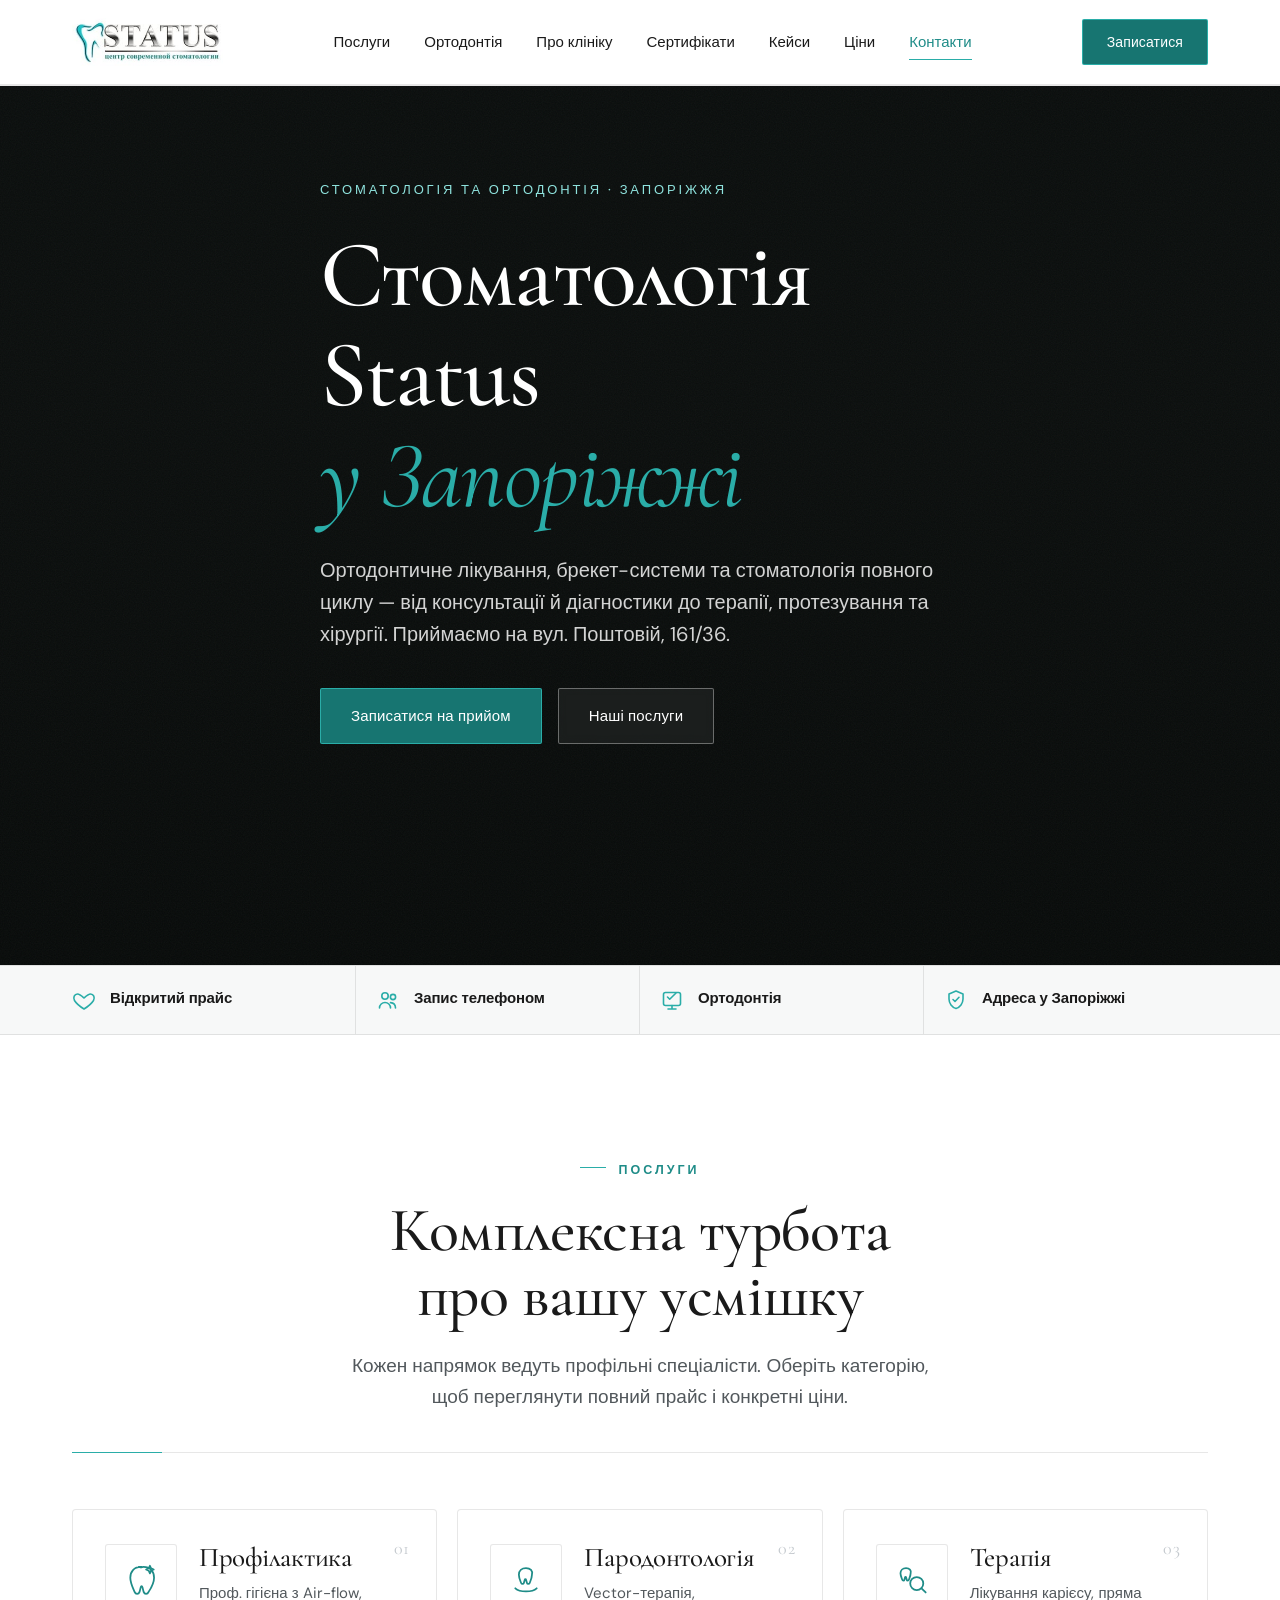
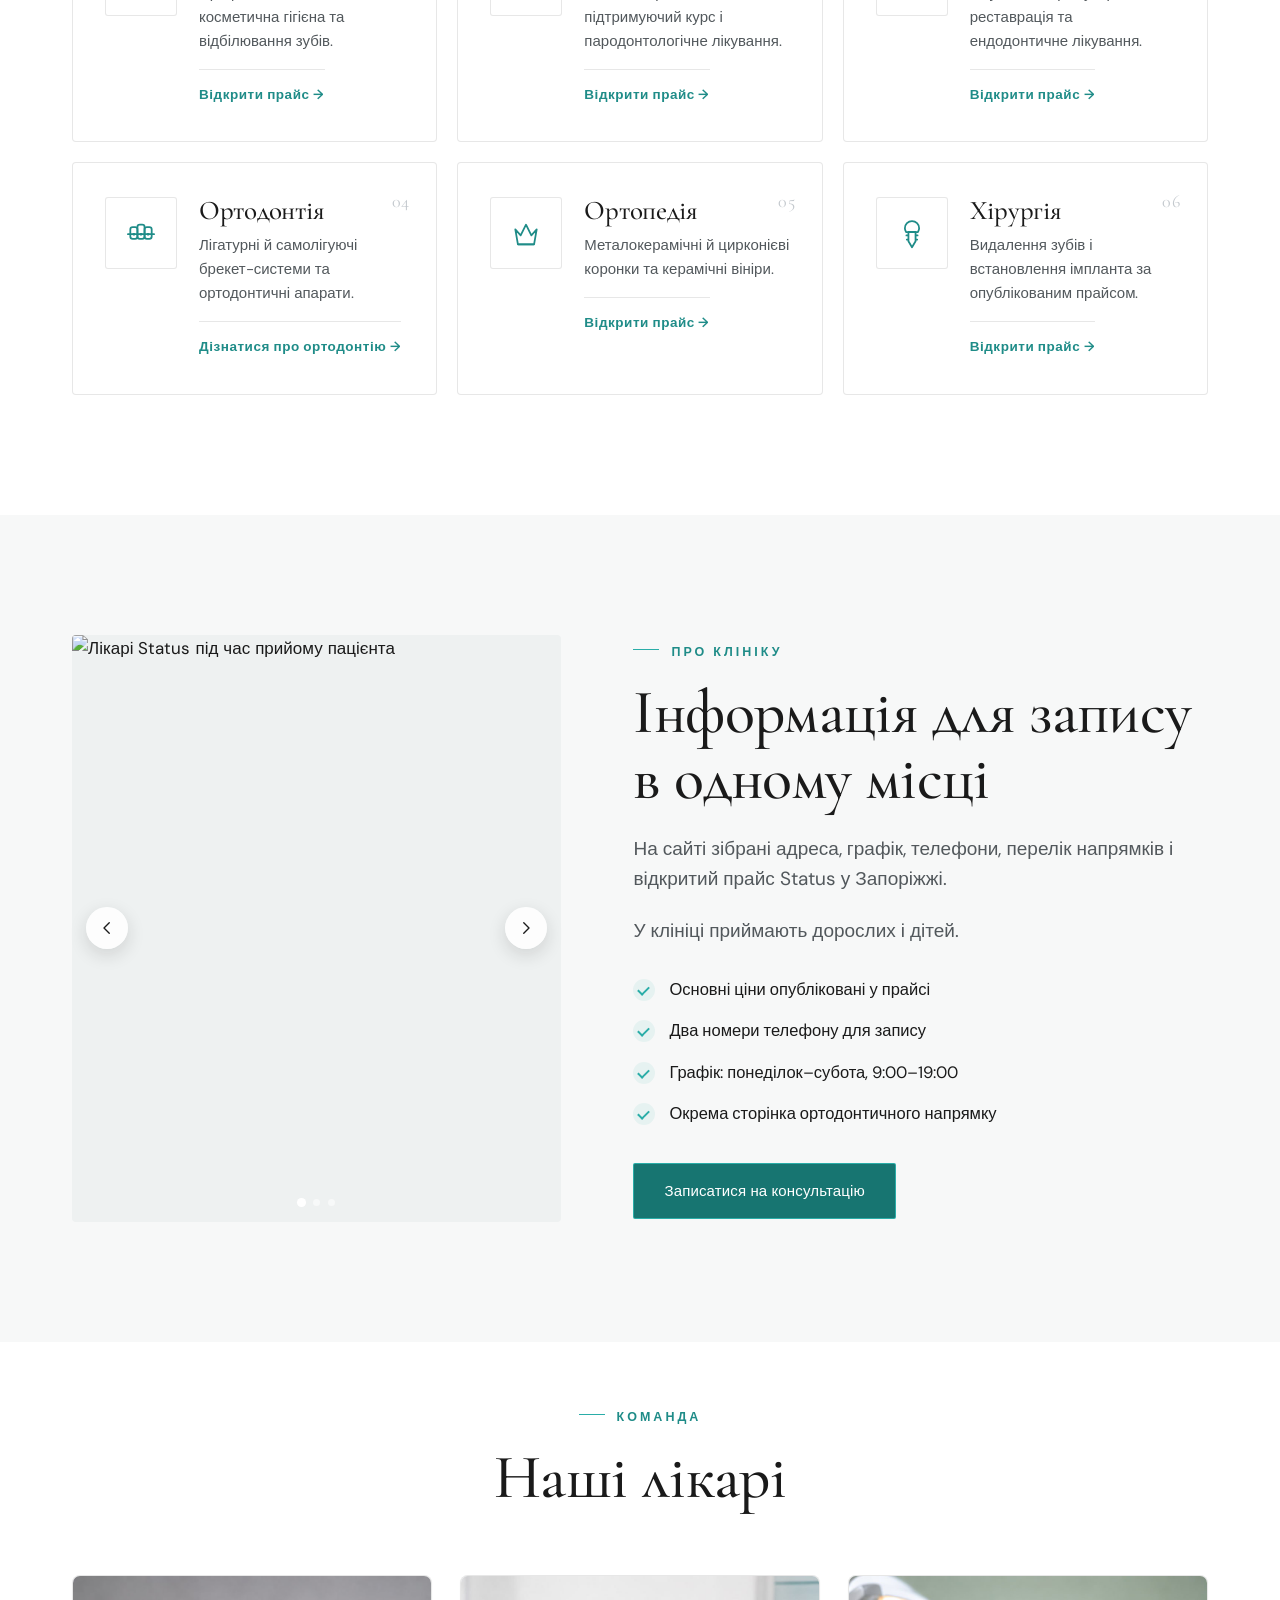
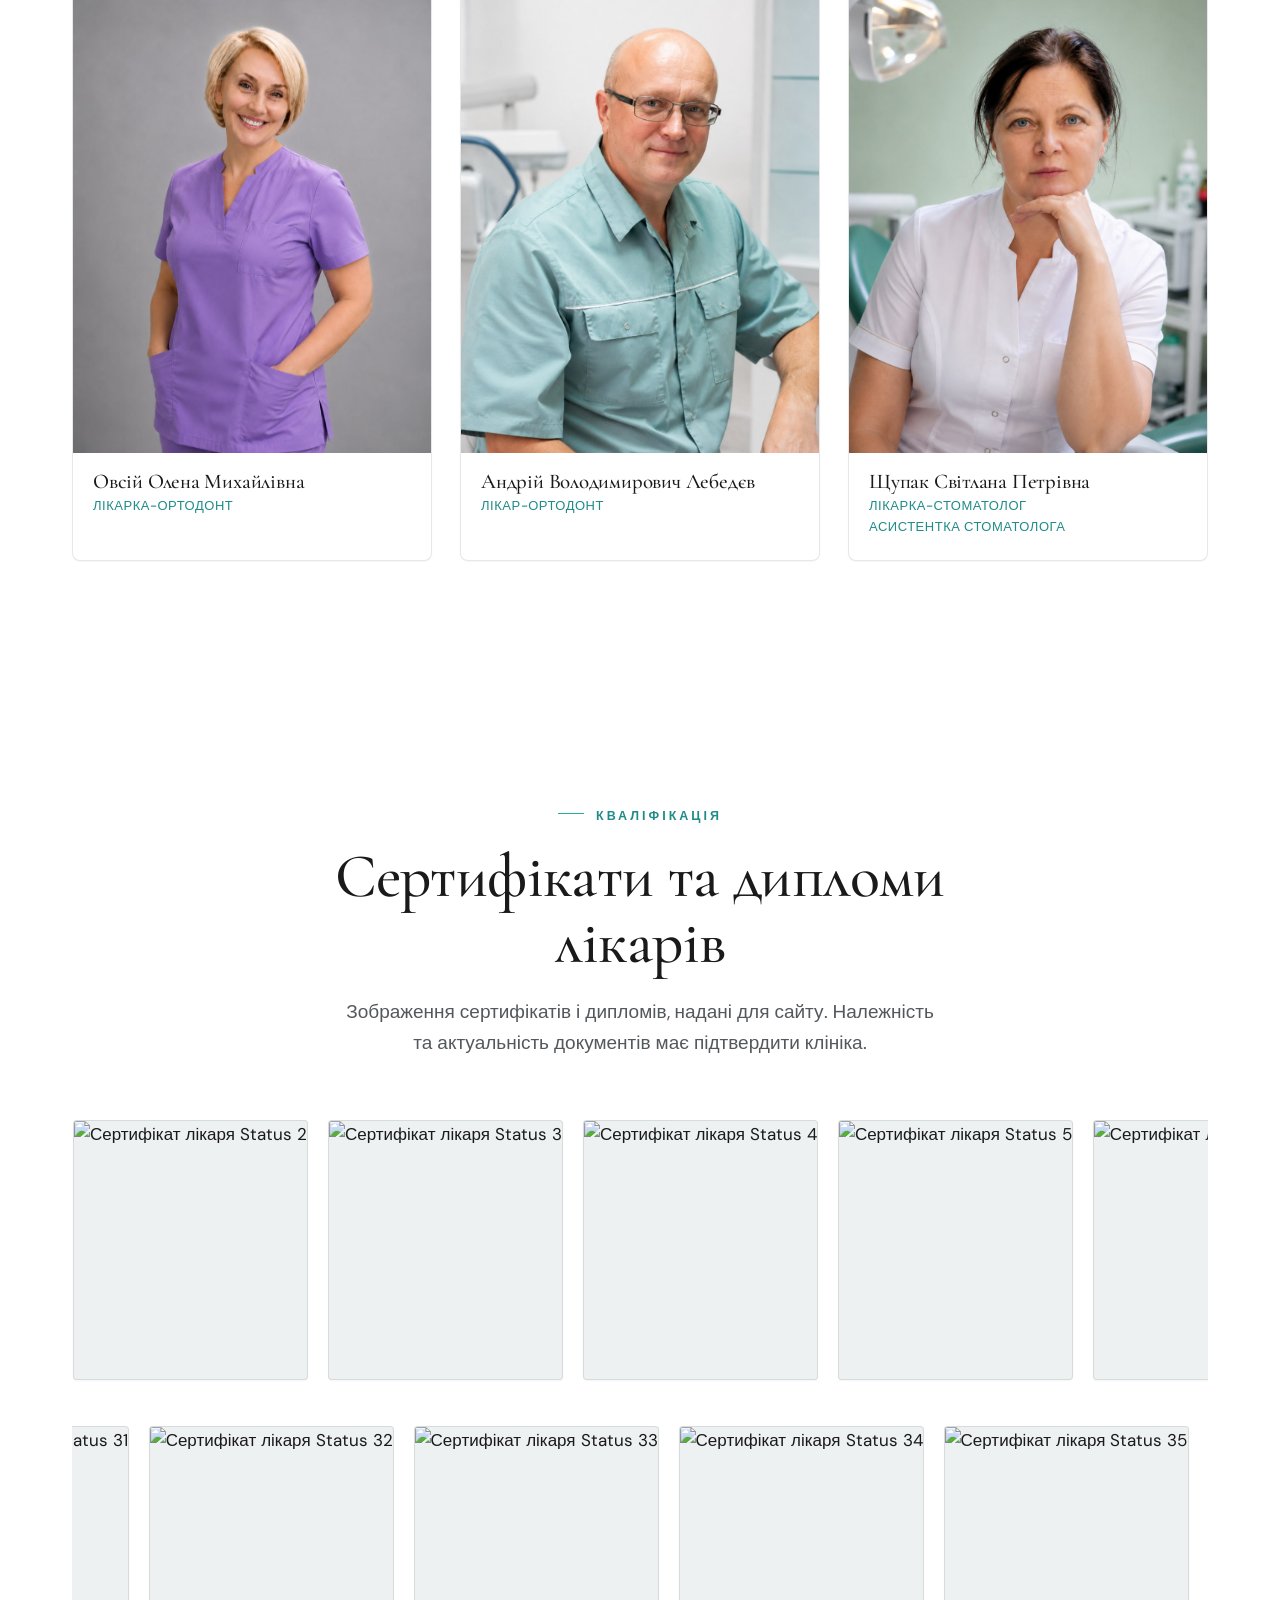
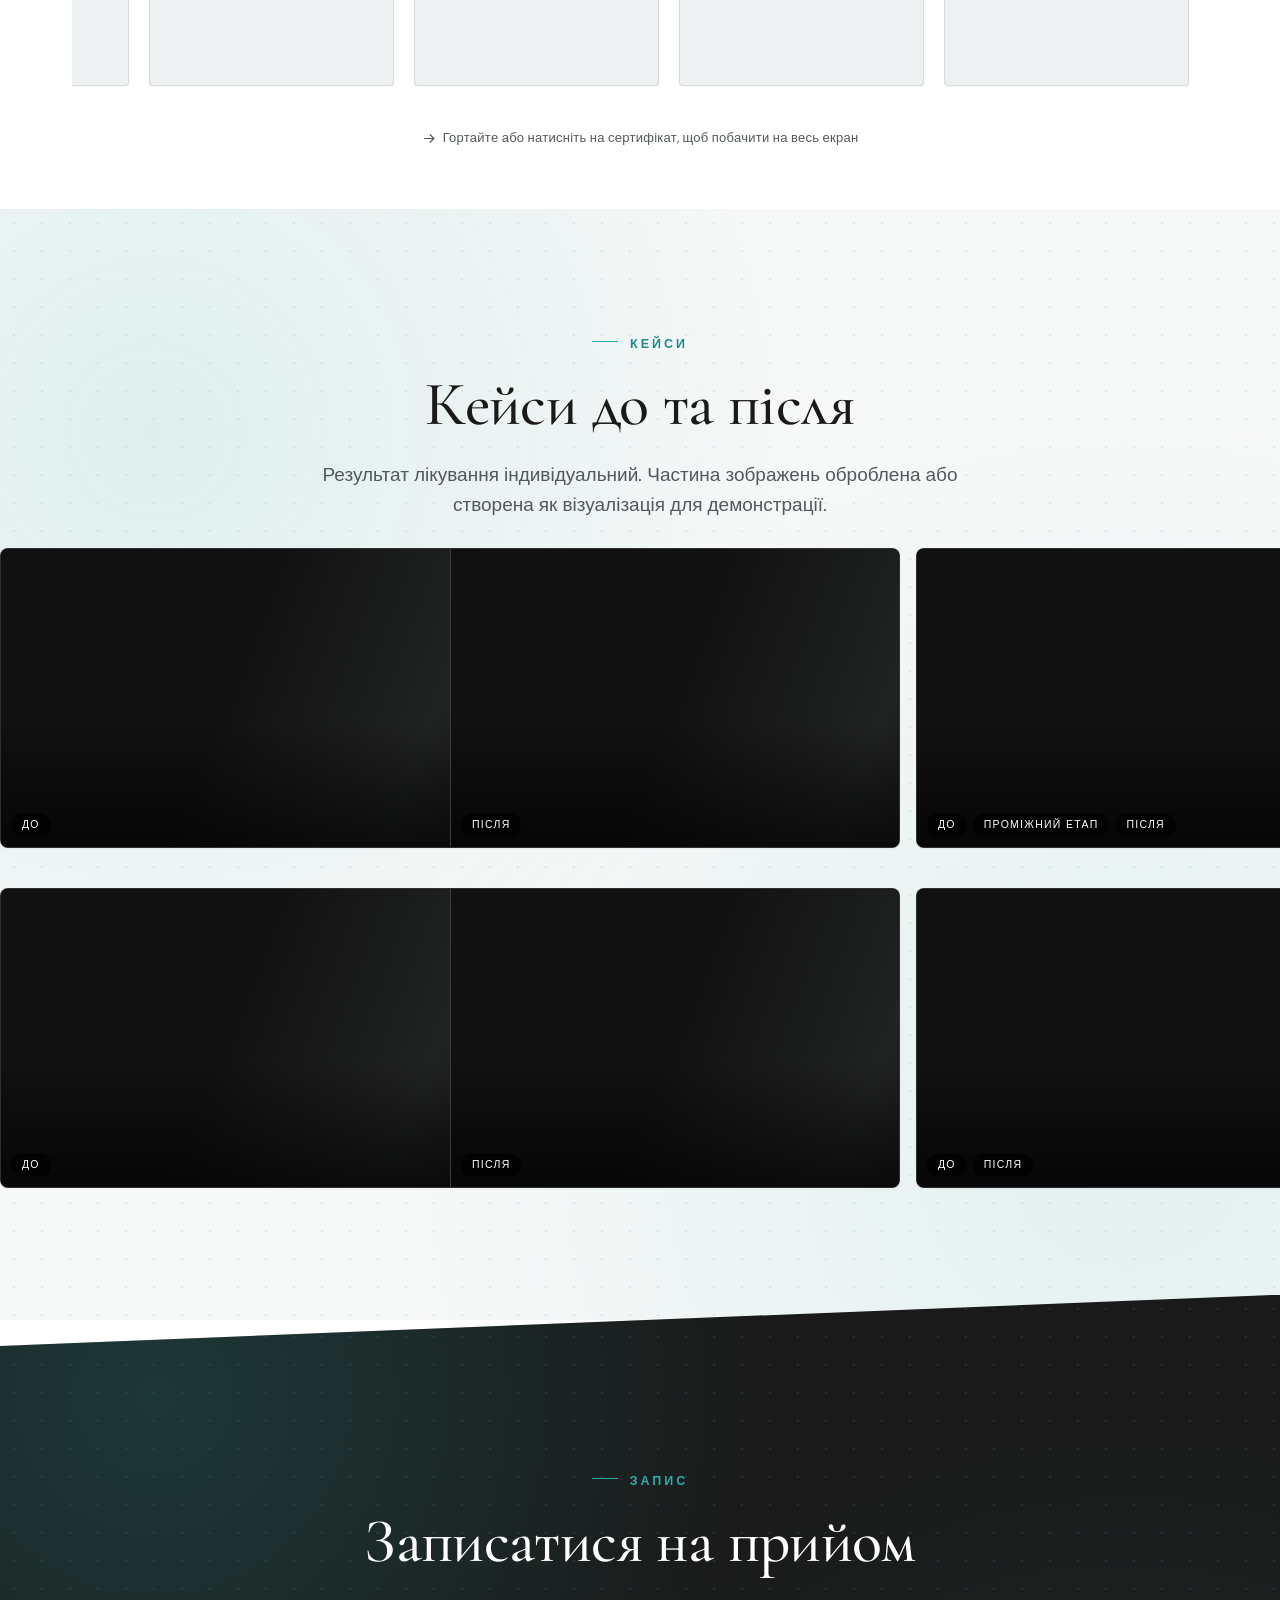
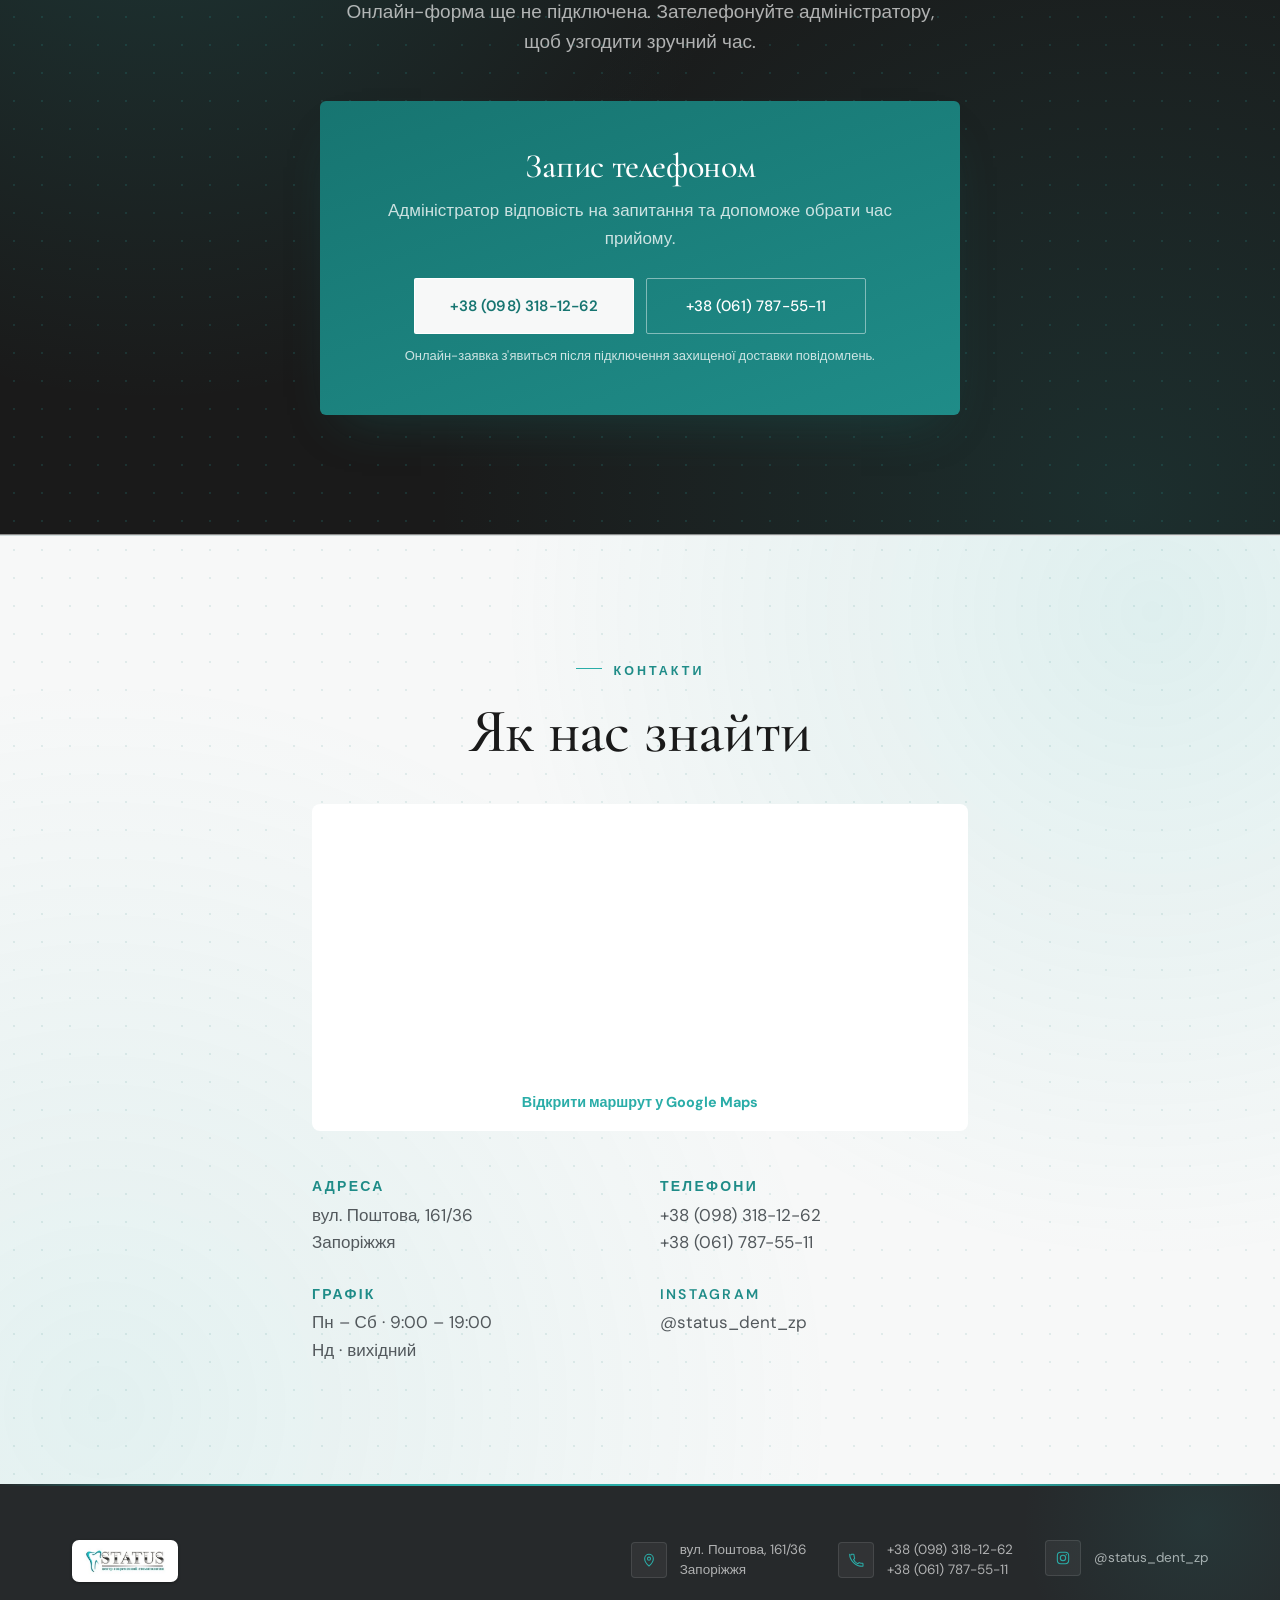
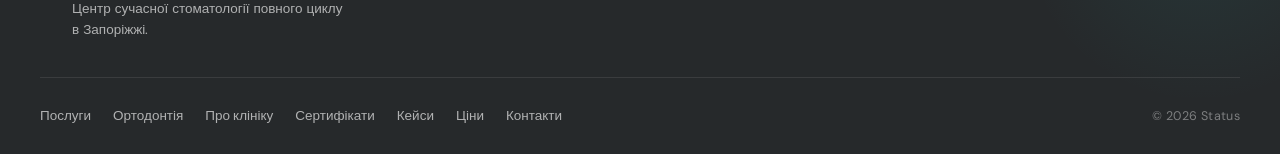
==== commit e96d3fd3: "Fix Google Maps embed and restore Status cases" ====
--- a/index.html
+++ b/index.html
@@ -26,7 +26,7 @@
 <link rel="icon" type="image/png" sizes="32x32" href="favicon-32.png">
 <link rel="icon" type="image/png" sizes="16x16" href="favicon-16.png">
 <link rel="apple-touch-icon" href="apple-touch-icon.png">
-<link rel="stylesheet" href="status.css?v=12">
+<link rel="stylesheet" href="status.css?v=13">
 <script type="application/ld+json">
 {
   "@context": "https://schema.org",
@@ -106,6 +106,7 @@
       <a href="ortodontiya.html">Ортодонтія</a>
       <a href="#about">Про клініку</a>
       <a href="#certificates">Сертифікати</a>
+      <a href="#cases">Кейси</a>
       <a href="price.html">Ціни</a>
       <a href="#contact-info">Контакти</a>
     </nav>
@@ -119,6 +120,7 @@
     <a href="ortodontiya.html">Ортодонтія</a>
     <a href="#about">Про клініку</a>
     <a href="#certificates">Сертифікати</a>
+    <a href="#cases">Кейси</a>
     <a href="price.html">Ціни</a>
     <a href="#contact-info">Контакти</a>
     <a href="#contact" class="btn btn-fill">Записатися на прийом</a>
@@ -407,6 +409,89 @@
   <img id="cert-modal-img" src="" alt="">
 </div>
 
+<!-- ================= CASES ================= -->
+<section class="section cases" id="cases" aria-labelledby="cases-title">
+  <div class="wrap">
+    <div class="sec-head center reveal-up">
+      <span class="sec-kicker">Кейси</span>
+      <h2 class="sec-title" id="cases-title">Кейси до та після</h2>
+      <p class="sec-lede cases-disclaimer">Результат лікування індивідуальний. Частина зображень оброблена або створена як візуалізація для демонстрації.</p>
+    </div>
+  </div>
+  <div class="case-ribbon reveal-up" aria-label="Кейси 1, 3, 5, 7, 9, 11 і 13">
+    <div class="case-track">
+      <div class="case-sequence">
+        <div class="case-card" id="case-01" data-case data-images="2" role="button" tabindex="0">
+          <figure class="case-shot"><img data-src="https://res.cloudinary.com/qofhq8xa/image/upload/f_auto,q_auto,c_limit,w_1600/cases/case-01/before-01.png" alt="Кейс 1 — зображення до" loading="lazy" decoding="async"><figcaption><span>До</span></figcaption></figure>
+          <figure class="case-shot"><img data-src="https://res.cloudinary.com/qofhq8xa/image/upload/f_auto,q_auto,c_limit,w_1600/cases/case-01/after-01.png" alt="Кейс 1 — зображення після" loading="lazy" decoding="async"><figcaption><span>Після</span></figcaption></figure>
+        </div>
+        <div class="case-card" id="case-03" data-case data-images="1" role="button" tabindex="0">
+          <figure class="case-shot"><img data-src="https://res.cloudinary.com/qofhq8xa/image/upload/f_auto,q_auto,c_limit,w_1600/cases/case-03/combined-before-stage-after.png" alt="Кейс 3 — об'єднане зображення етапів" loading="lazy" decoding="async"><figcaption><span>До</span><span>Проміжний етап</span><span>Після</span></figcaption></figure>
+        </div>
+        <div class="case-card" id="case-05" data-case data-images="1" role="button" tabindex="0">
+          <figure class="case-shot"><img data-src="https://res.cloudinary.com/qofhq8xa/image/upload/f_auto,q_auto,c_limit,w_1600/cases/case-05/combined-before-after.png" alt="Кейс 5 — об'єднане зображення до та після" loading="lazy" decoding="async"><figcaption><span>До</span><span>Після</span></figcaption></figure>
+        </div>
+        <div class="case-card" id="case-07" data-case data-images="3" role="button" tabindex="0">
+          <figure class="case-shot"><img data-src="https://res.cloudinary.com/qofhq8xa/image/upload/f_auto,q_auto,c_limit,w_1600/cases/case-07/before-01.png" alt="Кейс 7 — зображення до" loading="lazy" decoding="async"><figcaption><span>До</span></figcaption></figure>
+          <figure class="case-shot"><img data-src="https://res.cloudinary.com/qofhq8xa/image/upload/f_auto,q_auto,c_limit,w_1600/cases/case-07/stage-01.png" alt="Кейс 7 — зображення проміжного етапу" loading="lazy" decoding="async"><figcaption><span>Проміжний етап</span></figcaption></figure>
+          <figure class="case-shot"><img data-src="https://res.cloudinary.com/qofhq8xa/image/upload/f_auto,q_auto,c_limit,w_1600/cases/case-07/after-01.png" alt="Кейс 7 — зображення після" loading="lazy" decoding="async"><figcaption><span>Після</span></figcaption></figure>
+        </div>
+        <div class="case-card" id="case-09" data-case data-images="3" role="button" tabindex="0">
+          <figure class="case-shot"><img data-src="https://res.cloudinary.com/qofhq8xa/image/upload/f_auto,q_auto,c_limit,w_1600/cases/case-09/before-01.png" alt="Кейс 9 — зображення до, ракурс 1" loading="lazy" decoding="async"><figcaption><span>До</span></figcaption></figure>
+          <figure class="case-shot"><img data-src="https://res.cloudinary.com/qofhq8xa/image/upload/f_auto,q_auto,c_limit,w_1600/cases/case-09/before-02.png" alt="Кейс 9 — зображення до, ракурс 2" loading="lazy" decoding="async"><figcaption><span>До</span></figcaption></figure>
+          <figure class="case-shot"><img data-src="https://res.cloudinary.com/qofhq8xa/image/upload/f_auto,q_auto,c_limit,w_1600/cases/case-09/after-01.png" alt="Кейс 9 — зображення після" loading="lazy" decoding="async"><figcaption><span>Після</span></figcaption></figure>
+        </div>
+        <div class="case-card" id="case-11" data-case data-images="2" role="button" tabindex="0">
+          <figure class="case-shot"><img data-src="https://res.cloudinary.com/qofhq8xa/image/upload/f_auto,q_auto,c_limit,w_1600/cases/case-11/before-01.png" alt="Кейс 11 — зображення до" loading="lazy" decoding="async"><figcaption><span>До</span></figcaption></figure>
+          <figure class="case-shot"><img data-src="https://res.cloudinary.com/qofhq8xa/image/upload/f_auto,q_auto,c_limit,w_1600/cases/case-11/after-01.png" alt="Кейс 11 — зображення після" loading="lazy" decoding="async"><figcaption><span>Після</span></figcaption></figure>
+        </div>
+        <div class="case-card" id="case-13" data-case data-images="2" role="button" tabindex="0">
+          <figure class="case-shot"><img data-src="https://res.cloudinary.com/qofhq8xa/image/upload/f_auto,q_auto,c_limit,w_1600/cases/case-13/before-01.png" alt="Кейс 13 — зображення до" loading="lazy" decoding="async"><figcaption><span>До</span></figcaption></figure>
+          <figure class="case-shot"><img data-src="https://res.cloudinary.com/qofhq8xa/image/upload/f_auto,q_auto,c_limit,w_1600/cases/case-13/after-01.png" alt="Кейс 13 — зображення після" loading="lazy" decoding="async"><figcaption><span>Після</span></figcaption></figure>
+        </div>
+      </div>
+    </div>
+  </div>
+  <div class="case-ribbon reverse reveal-up" aria-label="Кейси 2, 4, 6, 8, 10 і 12">
+    <div class="case-track">
+      <div class="case-sequence">
+        <div class="case-card" id="case-02" data-case data-images="2" role="button" tabindex="0">
+          <figure class="case-shot"><img data-src="https://res.cloudinary.com/qofhq8xa/image/upload/f_auto,q_auto,c_limit,w_1600/cases/case-02/before-01.png" alt="Кейс 2 — зображення до" loading="lazy" decoding="async"><figcaption><span>До</span></figcaption></figure>
+          <figure class="case-shot"><img data-src="https://res.cloudinary.com/qofhq8xa/image/upload/f_auto,q_auto,c_limit,w_1600/cases/case-02/after-01.png" alt="Кейс 2 — зображення після" loading="lazy" decoding="async"><figcaption><span>Після</span></figcaption></figure>
+        </div>
+        <div class="case-card" id="case-04" data-case data-images="1" role="button" tabindex="0">
+          <figure class="case-shot"><img data-src="https://res.cloudinary.com/qofhq8xa/image/upload/f_auto,q_auto,c_limit,w_1600/cases/case-04/combined-before-after.png" alt="Кейс 4 — об'єднане зображення до та після" loading="lazy" decoding="async"><figcaption><span>До</span><span>Після</span></figcaption></figure>
+        </div>
+        <div class="case-card" id="case-06" data-case data-images="2" role="button" tabindex="0">
+          <figure class="case-shot"><img data-src="https://res.cloudinary.com/qofhq8xa/image/upload/f_auto,q_auto,c_limit,w_1600/cases/case-06/before-01.png" alt="Кейс 6 — зображення до" loading="lazy" decoding="async"><figcaption><span>До</span></figcaption></figure>
+          <figure class="case-shot"><img data-src="https://res.cloudinary.com/qofhq8xa/image/upload/f_auto,q_auto,c_limit,w_1600/cases/case-06/after-01.png" alt="Кейс 6 — зображення після" loading="lazy" decoding="async"><figcaption><span>Після</span></figcaption></figure>
+        </div>
+        <div class="case-card" id="case-08" data-case data-images="2" role="button" tabindex="0">
+          <figure class="case-shot"><img data-src="https://res.cloudinary.com/qofhq8xa/image/upload/f_auto,q_auto,c_limit,w_1600/cases/case-08/before-01.png" alt="Кейс 8 — зображення до" loading="lazy" decoding="async"><figcaption><span>До</span></figcaption></figure>
+          <figure class="case-shot"><img data-src="https://res.cloudinary.com/qofhq8xa/image/upload/f_auto,q_auto,c_limit,w_1600/cases/case-08/after-01.png" alt="Кейс 8 — зображення після" loading="lazy" decoding="async"><figcaption><span>Після</span></figcaption></figure>
+        </div>
+        <div class="case-card" id="case-10" data-case data-images="2" role="button" tabindex="0">
+          <figure class="case-shot"><img data-src="https://res.cloudinary.com/qofhq8xa/image/upload/f_auto,q_auto,c_limit,w_1600/cases/case-10/before-01.png" alt="Кейс 10 — зображення до" loading="lazy" decoding="async"><figcaption><span>До</span></figcaption></figure>
+          <figure class="case-shot"><img data-src="https://res.cloudinary.com/qofhq8xa/image/upload/f_auto,q_auto,c_limit,w_1600/cases/case-10/after-01.png" alt="Кейс 10 — зображення після" loading="lazy" decoding="async"><figcaption><span>Після</span></figcaption></figure>
+        </div>
+        <div class="case-card" id="case-12" data-case data-images="3" role="button" tabindex="0">
+          <figure class="case-shot"><img data-src="https://res.cloudinary.com/qofhq8xa/image/upload/f_auto,q_auto,c_limit,w_1600/cases/case-12/before-01.png" alt="Кейс 12 — зображення до" loading="lazy" decoding="async"><figcaption><span>До</span></figcaption></figure>
+          <figure class="case-shot"><img data-src="https://res.cloudinary.com/qofhq8xa/image/upload/f_auto,q_auto,c_limit,w_1600/cases/case-12/stage-01.png" alt="Кейс 12 — зображення проміжного етапу" loading="lazy" decoding="async"><figcaption><span>Проміжний етап</span></figcaption></figure>
+          <figure class="case-shot"><img data-src="https://res.cloudinary.com/qofhq8xa/image/upload/f_auto,q_auto,c_limit,w_1600/cases/case-12/after-01.png" alt="Кейс 12 — зображення після" loading="lazy" decoding="async"><figcaption><span>Після</span></figcaption></figure>
+        </div>
+      </div>
+    </div>
+  </div>
+</section>
+
+<!-- ================= CASE MODAL ================= -->
+<div class="case-modal" id="case-modal" role="dialog" aria-modal="true" aria-label="Перегляд кейсу до та після" aria-hidden="true" hidden>
+  <button class="case-modal-close" id="case-modal-close" type="button" aria-label="Закрити перегляд кейсу">
+    <svg viewBox="0 0 24 24" aria-hidden="true"><path d="M6 6l12 12M18 6L6 18" fill="none" stroke="currentColor" stroke-width="2" stroke-linecap="round"/></svg>
+  </button>
+  <div class="case-modal-gallery" id="case-modal-gallery"></div>
+</div>
+
 <!-- ================= BOOKING (ЗАПИС) ================= -->
 <section class="section contact" id="contact">
   <div class="wrap">
@@ -437,8 +522,8 @@
       <h2 class="sec-title">Як нас знайти</h2>
     </div>
     <div class="contact-map reveal-up" style="--d:80ms">
-      <iframe title="Карта Status на Google Maps" loading="lazy" referrerpolicy="no-referrer-when-downgrade"
-        src="https://www.google.com/maps?ll=47.827689,35.161495&amp;z=15&amp;t=m&amp;hl=uk-UA&amp;gl=UA&amp;mapclient=embed&amp;cid=11625904097192140703"></iframe>
+      <iframe title="Розташування стоматології Status у Запоріжжі на Google Maps" loading="lazy" allowfullscreen referrerpolicy="strict-origin-when-cross-origin"
+        src="https://www.google.com/maps/embed?origin=mfe&amp;pb=!1m3!2m1!1s47.827689,35.161495!6i17"></iframe>
       <a class="map-link" href="https://www.google.com/maps?cid=11625904097192140703" target="_blank" rel="noopener">Відкрити маршрут у Google Maps</a>
     </div>
     <div class="contact-info reveal-up" style="--d:160ms">
@@ -495,6 +580,7 @@
       <a href="ortodontiya.html">Ортодонтія</a>
       <a href="#about">Про клініку</a>
       <a href="#certificates">Сертифікати</a>
+      <a href="#cases">Кейси</a>
       <a href="price.html">Ціни</a>
       <a href="#contact-info">Контакти</a>
     </nav>
@@ -505,6 +591,6 @@
 <a class="mobile-call-bar" href="tel:+380983181262" aria-label="Подзвонити до Status за номером +38 098 318 12 62">Подзвонити до Status</a>
 
 <script type="module" src="conversion-tracking.js?v=1"></script>
-<script src="status.js?v=10"></script>
+<script src="status.js?v=11"></script>
 </body>
 </html>
--- a/status.css
+++ b/status.css
@@ -304,35 +304,47 @@
     radial-gradient(circle at 88% 84%, rgba(42,173,168,.10), transparent 50%);
   background-size:28px 28px, auto, auto;
   overflow:hidden;
-}
-.case-ribbon{margin-top:24px;overflow:hidden;width:100vw;margin-left:calc(50% - 50vw);margin-right:calc(50% - 50vw)}
+  scroll-margin-top:84px;
+}
+.cases-disclaimer{max-width:760px;margin-inline:auto}
+.case-ribbon{margin-top:24px;overflow-x:auto;overflow-y:hidden;width:100%;scrollbar-width:none;overscroll-behavior-inline:contain;touch-action:pan-x;padding:4px 0 12px}
+.case-ribbon::-webkit-scrollbar{display:none}
 .case-ribbon:first-of-type{margin-top:56px}
-.case-track{display:flex;width:max-content;animation:case-scroll 60s linear infinite}
+.case-track{display:flex;width:max-content;animation:case-scroll 78s linear infinite;will-change:transform}
 .case-ribbon.reverse .case-track{animation-direction:reverse}
 @keyframes case-scroll{from{transform:translateX(0)}to{transform:translateX(-50%)}}
-.case-card{position:relative;display:flex;flex:none;height:270px;margin-right:16px;background:#0d0d0d;border-radius:8px;overflow:hidden;cursor:zoom-in}
-.case-shot{position:relative;flex:none;width:400px;height:100%;background-size:contain;background-repeat:no-repeat;background-position:center;background-color:#111}
-.case-shot+.case-shot{border-left:1px solid rgba(255,255,255,.14)}
-.case-shot::after{content:"";position:absolute;left:0;right:0;bottom:0;height:46%;background:linear-gradient(0deg,rgba(0,0,0,.62),transparent);pointer-events:none}
-.case-card::before{content:"";position:absolute;top:0;left:0;right:0;height:64px;background:linear-gradient(180deg,rgba(0,0,0,.5),transparent);pointer-events:none;z-index:1}
-.case-tag{position:absolute;left:14px;bottom:14px;font-size:10.5px;letter-spacing:.16em;text-transform:uppercase;color:#fff;background:rgba(0,0,0,.4);backdrop-filter:blur(4px);padding:6px 12px;border-radius:20px;z-index:2}
-.case-chip{position:absolute;top:14px;left:14px;font-size:11.5px;letter-spacing:.08em;text-transform:uppercase;background:rgba(0,0,0,.4);
-  backdrop-filter:blur(6px);color:#fff;padding:8px 16px;border-radius:20px;display:flex;align-items:center;gap:8px;z-index:2}
-.case-chip::before{content:"";width:6px;height:6px;border-radius:50%;background:var(--teal);flex:none}
+.case-ribbon:hover .case-track,.case-ribbon:focus-within .case-track,.case-ribbon.is-paused .case-track{animation-play-state:paused}
+.case-sequence{display:flex;gap:16px;padding-right:16px}
+.case-sequence[aria-hidden="true"]{pointer-events:none}
+.case-card{--case-images:1;position:relative;display:grid;grid-template-columns:repeat(var(--case-images),minmax(0,1fr));flex:none;width:min(900px,82vw);height:300px;background:#0d0d0d;border:1px solid rgba(255,255,255,.14);border-radius:8px;overflow:hidden;cursor:zoom-in;box-shadow:var(--shadow-card)}
+.case-card[data-images="2"]{--case-images:2}
+.case-card[data-images="3"]{--case-images:3}
+.case-card:focus-visible{outline:3px solid var(--teal);outline-offset:4px}
+.case-shot{position:relative;min-width:0;height:100%;margin:0;background:linear-gradient(110deg,#111 25%,#202322 45%,#111 65%);background-size:220% 100%;overflow:hidden;animation:case-placeholder 1.8s linear infinite}
+.case-shot+.case-shot{border-left:1px solid rgba(255,255,255,.18)}
+.case-shot.is-loaded{animation:none;background:#111}
+.case-shot img{display:block;width:100%;height:100%;aspect-ratio:4/3;object-fit:contain;background:#111;opacity:0;transition:opacity .2s var(--ease)}
+.case-shot img.is-loaded{opacity:1}
+@keyframes case-placeholder{to{background-position:-220% 0}}
+.case-shot::after{content:"";position:absolute;left:0;right:0;bottom:0;height:42%;background:linear-gradient(0deg,rgba(0,0,0,.68),transparent);pointer-events:none}
+.case-shot figcaption{position:absolute;left:10px;right:10px;bottom:10px;display:flex;flex-wrap:wrap;gap:6px;z-index:2}
+.case-shot figcaption span{font-size:10.5px;line-height:1;letter-spacing:.12em;text-transform:uppercase;color:#fff;background:rgba(0,0,0,.58);backdrop-filter:blur(4px);padding:7px 11px;border-radius:20px}
 @media(max-width:760px){
-  .case-card{height:190px}
-  .case-shot{width:280px}
-  .case-tag{font-size:9.5px;padding:5px 10px;left:10px;bottom:10px}
-  .case-chip{font-size:10.5px;padding:6px 13px;top:10px;left:10px}
+  .case-ribbon:first-of-type{margin-top:40px}
+  .case-card{width:calc(100vw - 32px);height:210px}
+  .case-shot figcaption{left:6px;right:6px;bottom:6px;gap:4px}
+  .case-shot figcaption span{font-size:8.5px;letter-spacing:.08em;padding:6px 8px}
 }
 
 /* ===================== CASE MODAL ===================== */
-.case-modal{position:fixed;inset:0;z-index:200;background:rgba(10,12,11,.92);display:flex;align-items:center;justify-content:center;
+.case-modal{position:fixed;inset:0;z-index:200;background:rgba(10,12,11,.94);display:flex;align-items:center;justify-content:center;
   padding:40px;opacity:0;visibility:hidden;transition:opacity .25s var(--ease),visibility .25s var(--ease)}
+.case-modal[hidden]{display:none}
 .case-modal.open{opacity:1;visibility:visible}
 .case-modal-gallery{display:grid;grid-auto-flow:column;grid-auto-columns:minmax(0,1fr);align-items:center;justify-items:center;gap:16px;width:100%;max-width:1400px;max-height:100%;min-width:0}
 .case-modal-shot{display:flex;flex-direction:column;align-items:center;gap:10px;min-width:0;width:100%}
 .case-modal-shot img{width:100%;max-width:100%;height:auto;max-height:70vh;object-fit:contain;border-radius:4px;box-shadow:0 30px 80px rgba(0,0,0,.5)}
+.case-modal-shot figcaption{display:flex;justify-content:center;flex-wrap:wrap;gap:8px}
 .case-modal-shot span{font-size:12px;letter-spacing:.14em;text-transform:uppercase;color:#fff;background:rgba(255,255,255,.1);padding:6px 14px;border-radius:20px;flex:none}
 .case-modal-close{position:absolute;top:22px;right:22px;width:46px;height:46px;border-radius:50%;border:1px solid rgba(255,255,255,.25);
   background:rgba(255,255,255,.08);color:#fff;display:grid;place-items:center;cursor:pointer;transition:background .25s var(--ease);z-index:2}
@@ -487,6 +499,9 @@
 .service-cta p{margin-top:12px;color:rgba(255,255,255,.72)}
 .service-cta-actions{display:flex;gap:12px;flex-wrap:wrap;justify-content:flex-end}
 .service-cta .btn-fill{background:#fff;color:var(--teal-deep)}
+.service-cta .btn-fill::before {
+  background: #fff;
+}
 .service-cta .btn-ghost{color:#fff;border-color:rgba(255,255,255,.4)}
 
 @media(max-width:1000px){
@@ -567,7 +582,8 @@
 @media (prefers-reduced-motion:reduce){
   .reveal-up,.reveal-on .reveal-up{opacity:1!important;transform:none!important;animation:none!important}
   .brand-word{animation:none}
-  .case-track{animation:none}
+  .case-track{animation:none;transform:none}
+  .case-shot{animation:none}
 }
 
 /* ===================== RESPONSIVE ===================== */
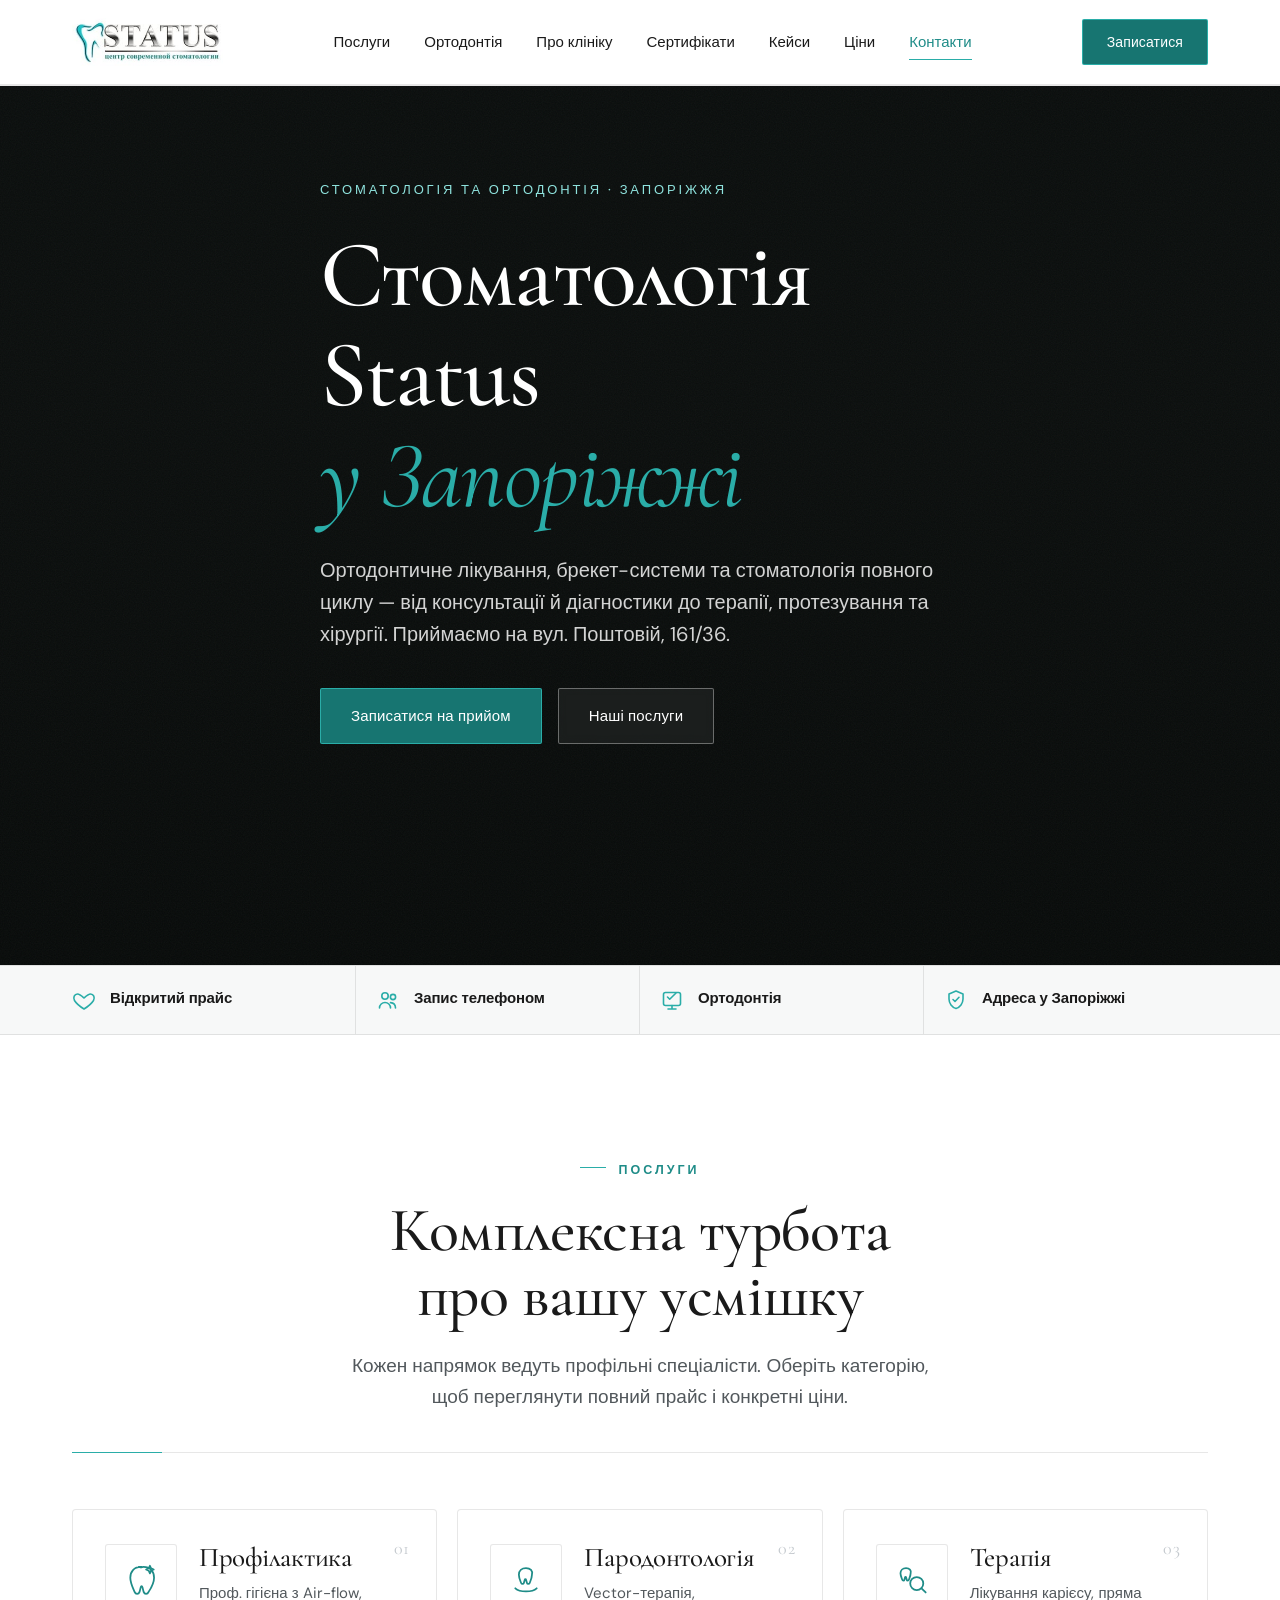
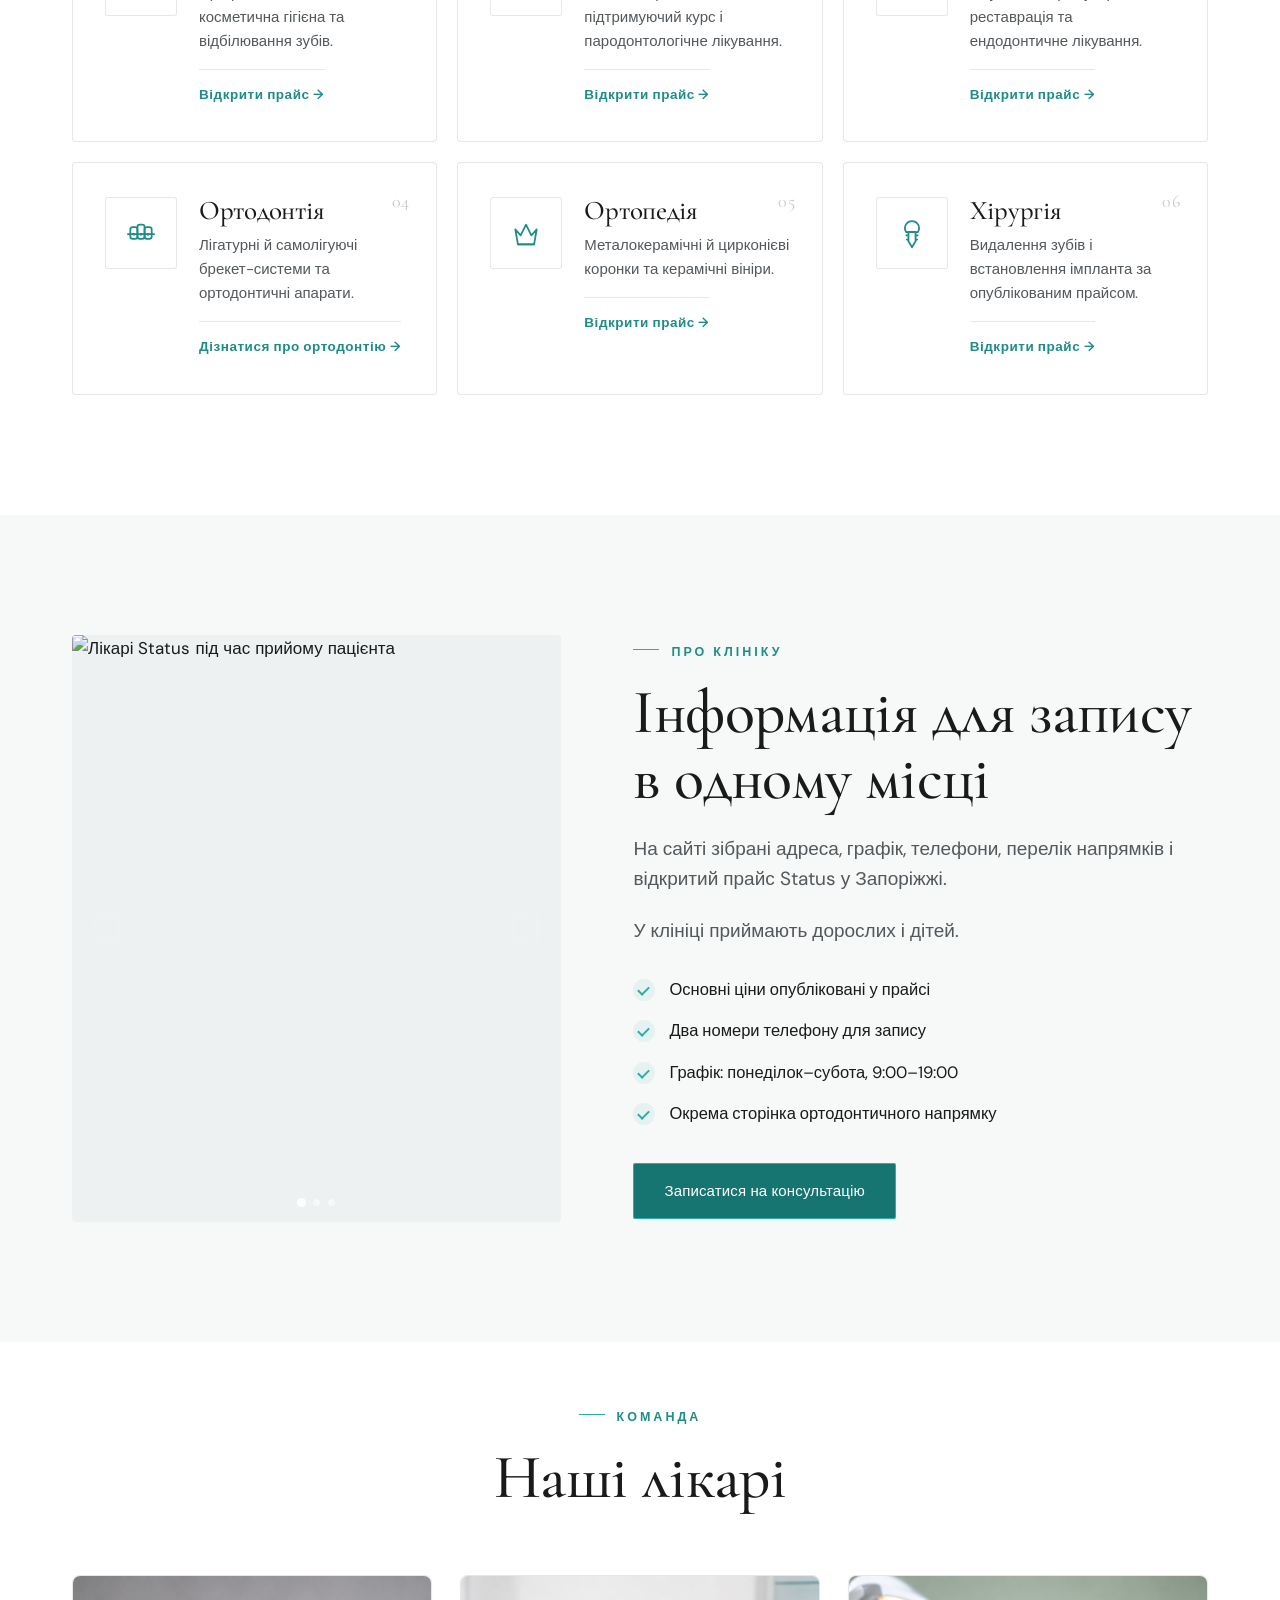
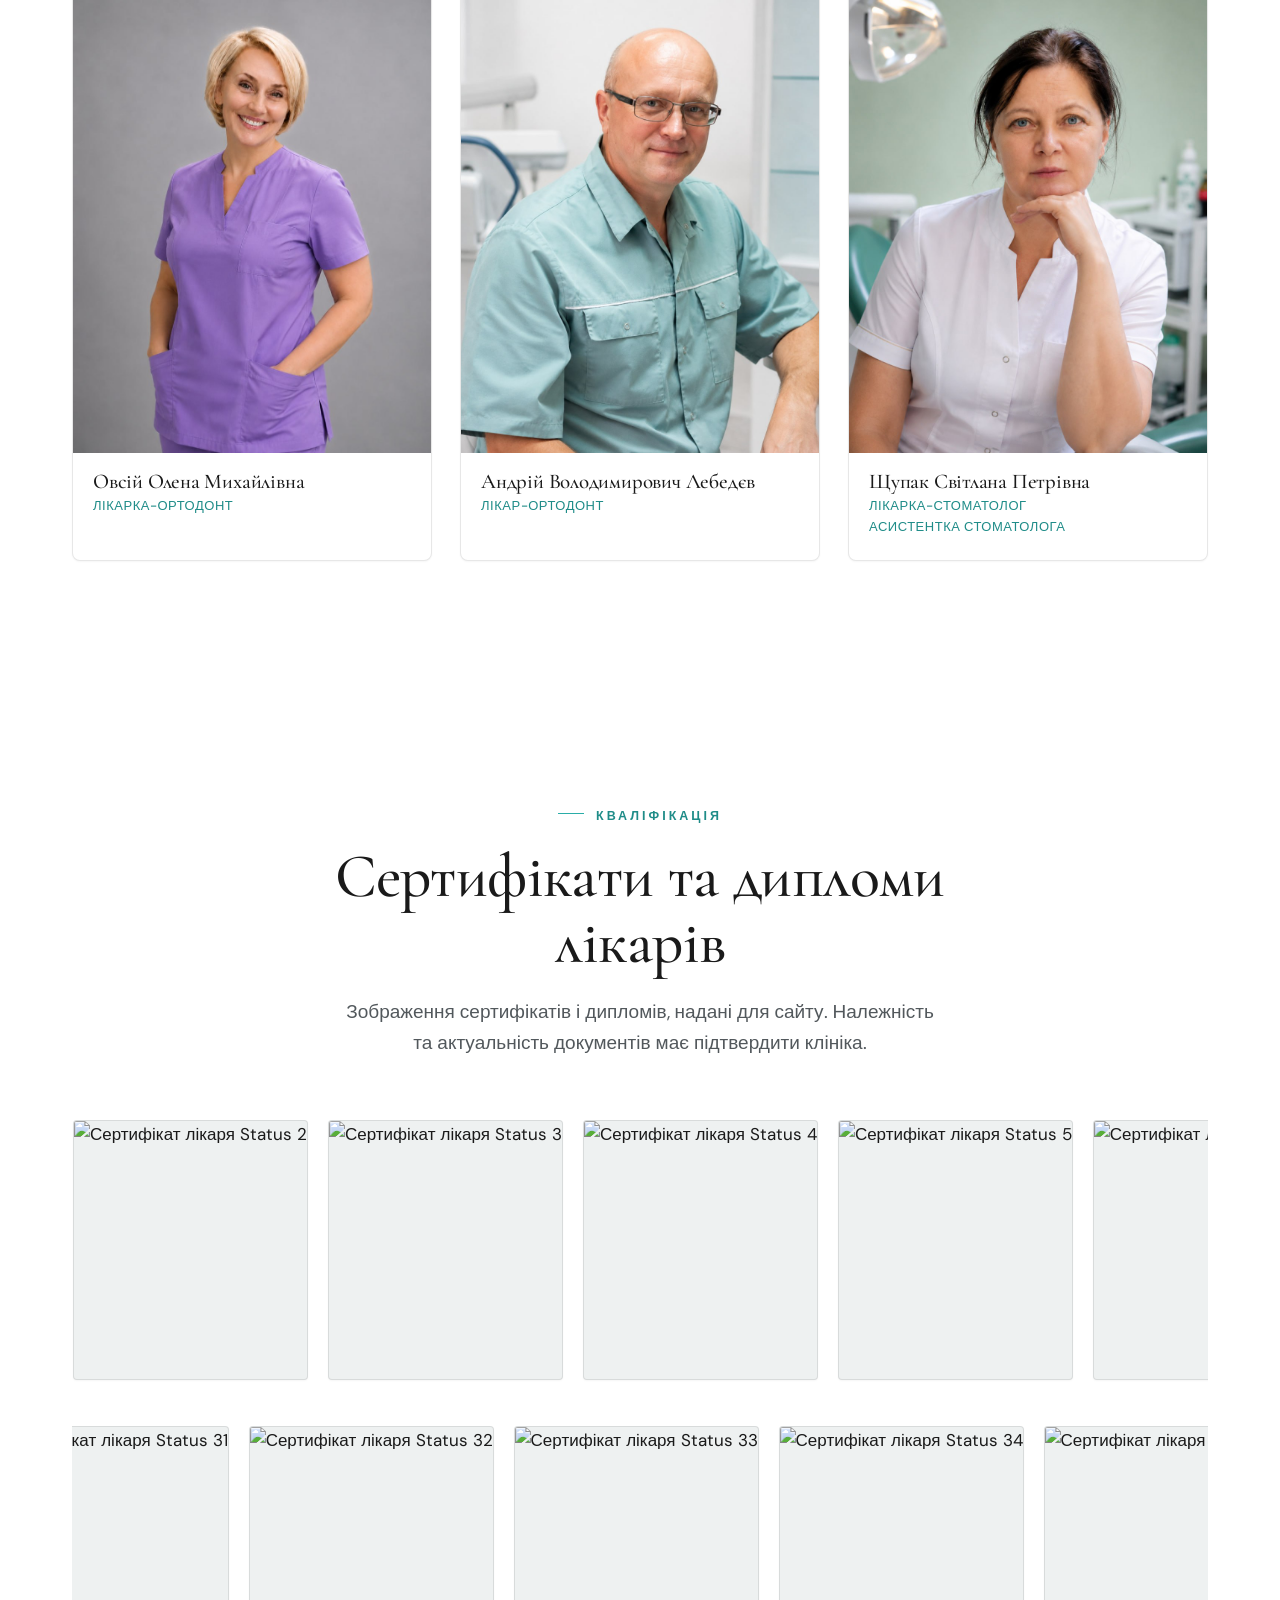
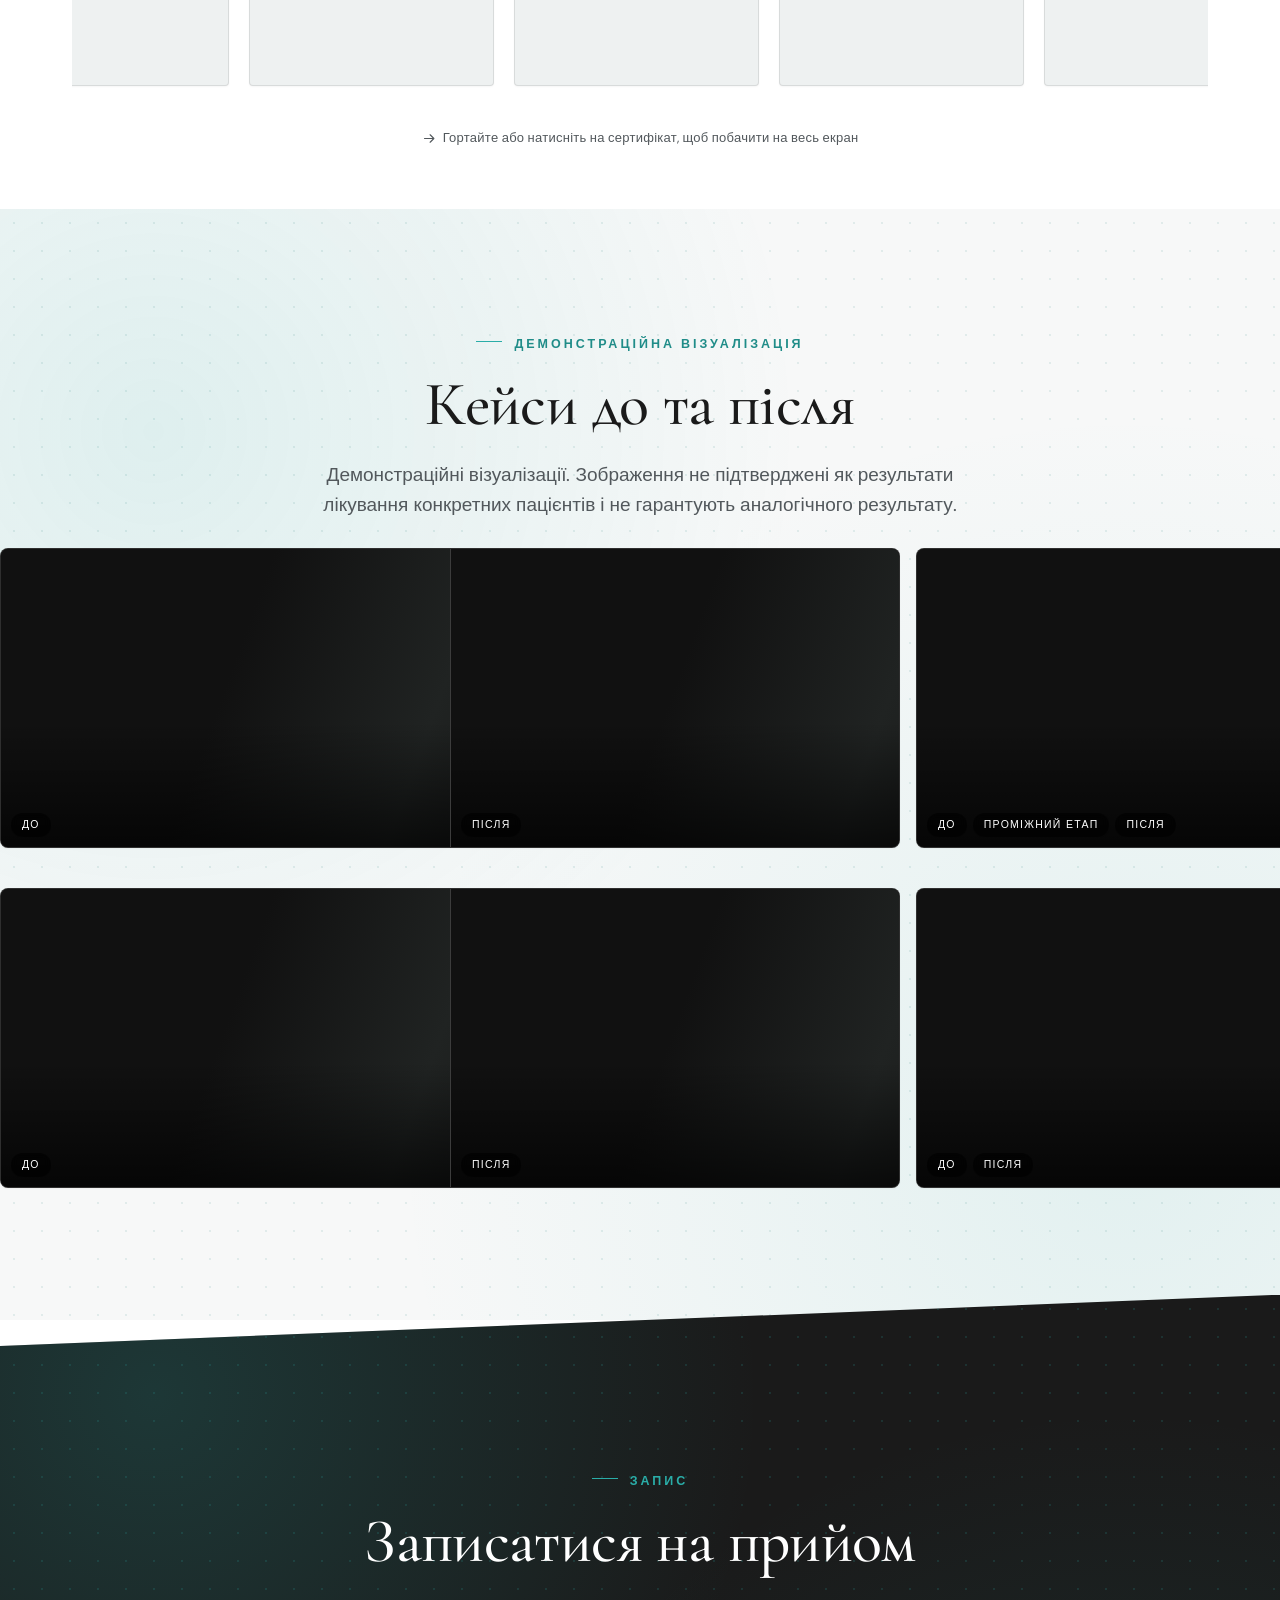
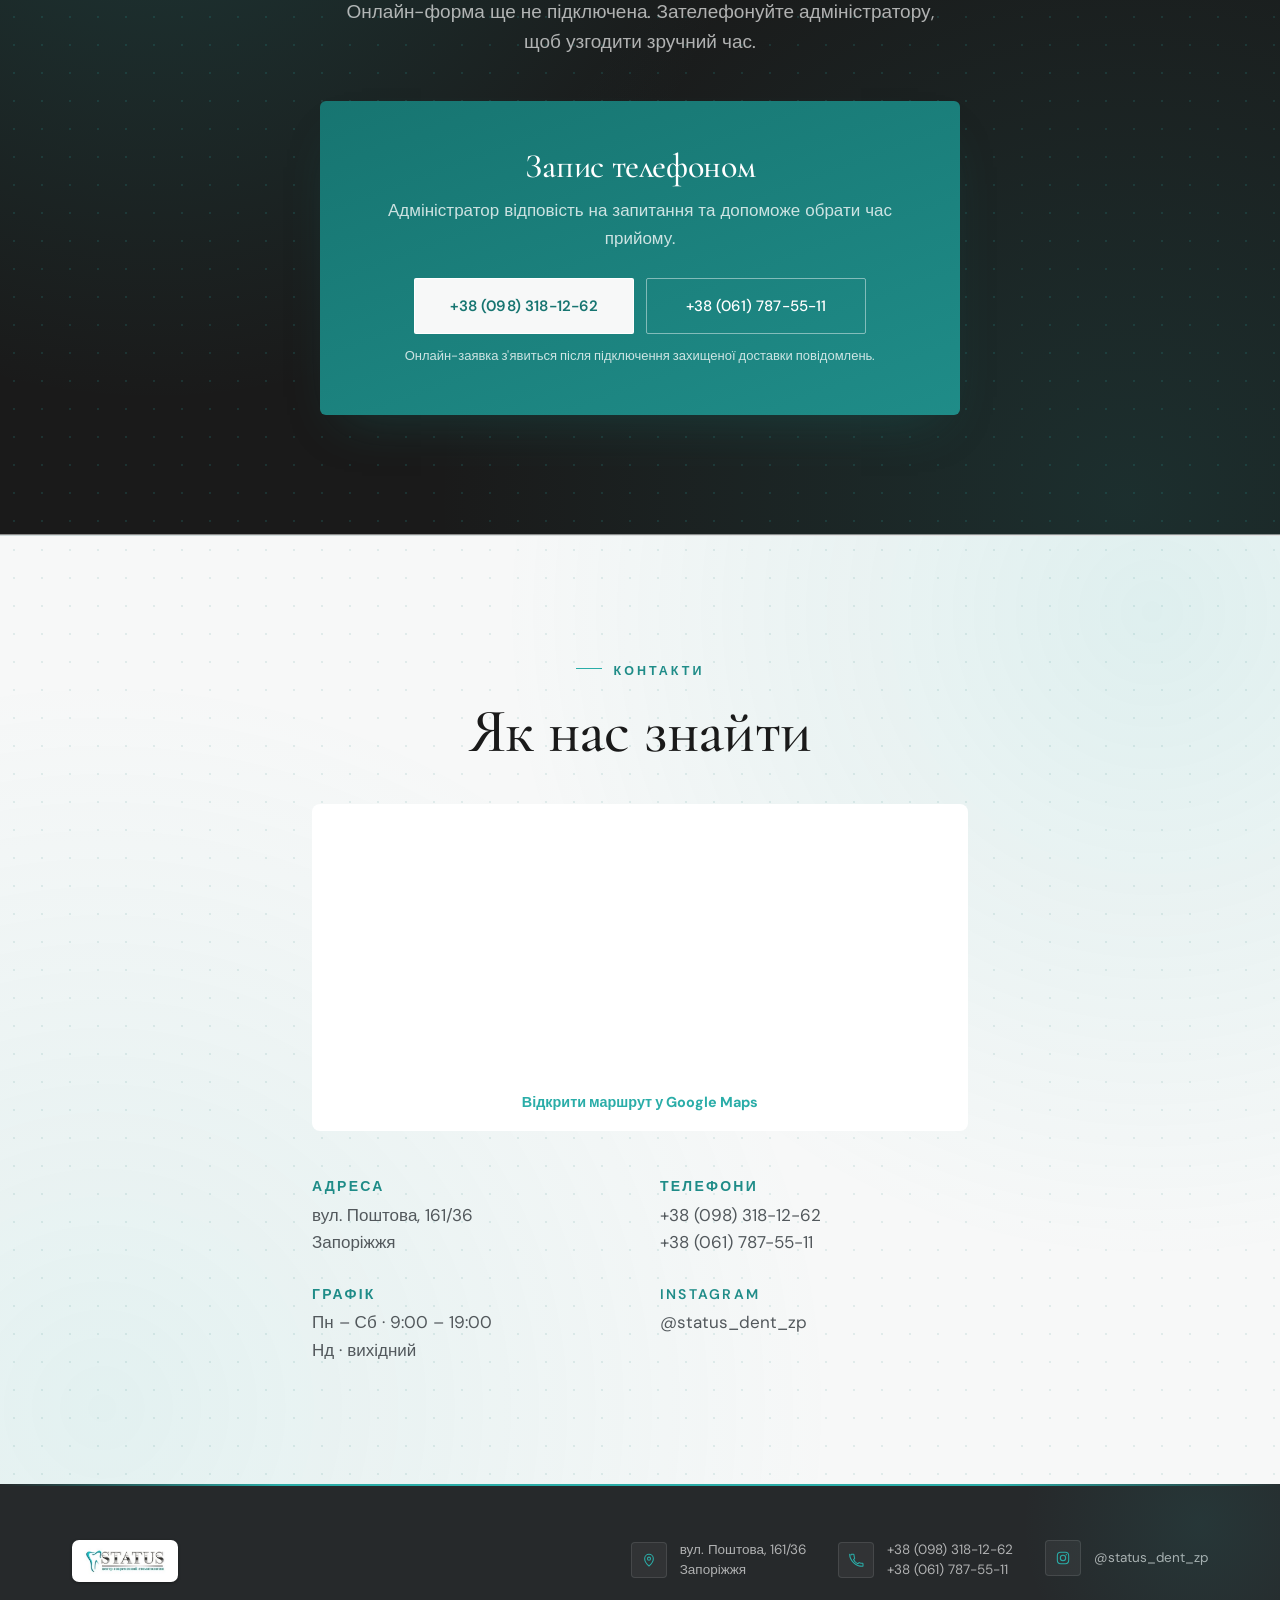
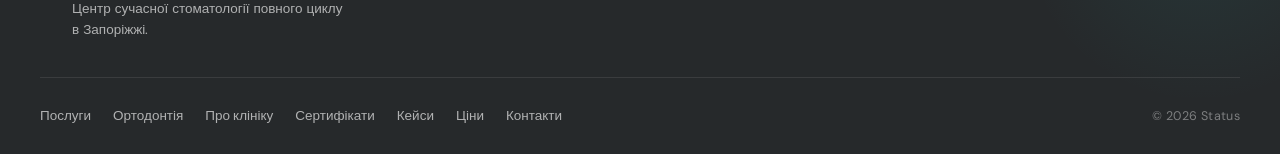
==== commit 664ab436: "Clarify case evidence and trap modal focus" ====
--- a/index.html
+++ b/index.html
@@ -413,39 +413,39 @@
 <section class="section cases" id="cases" aria-labelledby="cases-title">
   <div class="wrap">
     <div class="sec-head center reveal-up">
-      <span class="sec-kicker">Кейси</span>
+      <span class="sec-kicker">Демонстраційна візуалізація</span>
       <h2 class="sec-title" id="cases-title">Кейси до та після</h2>
-      <p class="sec-lede cases-disclaimer">Результат лікування індивідуальний. Частина зображень оброблена або створена як візуалізація для демонстрації.</p>
+      <p class="sec-lede cases-disclaimer">Демонстраційні візуалізації. Зображення не підтверджені як результати лікування конкретних пацієнтів і не гарантують аналогічного результату.</p>
     </div>
   </div>
   <div class="case-ribbon reveal-up" aria-label="Кейси 1, 3, 5, 7, 9, 11 і 13">
     <div class="case-track">
       <div class="case-sequence">
-        <div class="case-card" id="case-01" data-case data-images="2" role="button" tabindex="0">
+        <div class="case-card" id="case-01" data-case data-images="2" role="button" tabindex="0" aria-label="Відкрити кейс 1: до та після">
           <figure class="case-shot"><img data-src="https://res.cloudinary.com/qofhq8xa/image/upload/f_auto,q_auto,c_limit,w_1600/cases/case-01/before-01.png" alt="Кейс 1 — зображення до" loading="lazy" decoding="async"><figcaption><span>До</span></figcaption></figure>
           <figure class="case-shot"><img data-src="https://res.cloudinary.com/qofhq8xa/image/upload/f_auto,q_auto,c_limit,w_1600/cases/case-01/after-01.png" alt="Кейс 1 — зображення після" loading="lazy" decoding="async"><figcaption><span>Після</span></figcaption></figure>
         </div>
-        <div class="case-card" id="case-03" data-case data-images="1" role="button" tabindex="0">
+        <div class="case-card" id="case-03" data-case data-images="1" role="button" tabindex="0" aria-label="Відкрити кейс 3: до, проміжний етап та після">
           <figure class="case-shot"><img data-src="https://res.cloudinary.com/qofhq8xa/image/upload/f_auto,q_auto,c_limit,w_1600/cases/case-03/combined-before-stage-after.png" alt="Кейс 3 — об'єднане зображення етапів" loading="lazy" decoding="async"><figcaption><span>До</span><span>Проміжний етап</span><span>Після</span></figcaption></figure>
         </div>
-        <div class="case-card" id="case-05" data-case data-images="1" role="button" tabindex="0">
+        <div class="case-card" id="case-05" data-case data-images="1" role="button" tabindex="0" aria-label="Відкрити кейс 5: до та після">
           <figure class="case-shot"><img data-src="https://res.cloudinary.com/qofhq8xa/image/upload/f_auto,q_auto,c_limit,w_1600/cases/case-05/combined-before-after.png" alt="Кейс 5 — об'єднане зображення до та після" loading="lazy" decoding="async"><figcaption><span>До</span><span>Після</span></figcaption></figure>
         </div>
-        <div class="case-card" id="case-07" data-case data-images="3" role="button" tabindex="0">
+        <div class="case-card" id="case-07" data-case data-images="3" role="button" tabindex="0" aria-label="Відкрити кейс 7: до, проміжний етап та після">
           <figure class="case-shot"><img data-src="https://res.cloudinary.com/qofhq8xa/image/upload/f_auto,q_auto,c_limit,w_1600/cases/case-07/before-01.png" alt="Кейс 7 — зображення до" loading="lazy" decoding="async"><figcaption><span>До</span></figcaption></figure>
           <figure class="case-shot"><img data-src="https://res.cloudinary.com/qofhq8xa/image/upload/f_auto,q_auto,c_limit,w_1600/cases/case-07/stage-01.png" alt="Кейс 7 — зображення проміжного етапу" loading="lazy" decoding="async"><figcaption><span>Проміжний етап</span></figcaption></figure>
           <figure class="case-shot"><img data-src="https://res.cloudinary.com/qofhq8xa/image/upload/f_auto,q_auto,c_limit,w_1600/cases/case-07/after-01.png" alt="Кейс 7 — зображення після" loading="lazy" decoding="async"><figcaption><span>Після</span></figcaption></figure>
         </div>
-        <div class="case-card" id="case-09" data-case data-images="3" role="button" tabindex="0">
+        <div class="case-card" id="case-09" data-case data-images="3" role="button" tabindex="0" aria-label="Відкрити кейс 9: два ракурси до та після">
           <figure class="case-shot"><img data-src="https://res.cloudinary.com/qofhq8xa/image/upload/f_auto,q_auto,c_limit,w_1600/cases/case-09/before-01.png" alt="Кейс 9 — зображення до, ракурс 1" loading="lazy" decoding="async"><figcaption><span>До</span></figcaption></figure>
           <figure class="case-shot"><img data-src="https://res.cloudinary.com/qofhq8xa/image/upload/f_auto,q_auto,c_limit,w_1600/cases/case-09/before-02.png" alt="Кейс 9 — зображення до, ракурс 2" loading="lazy" decoding="async"><figcaption><span>До</span></figcaption></figure>
           <figure class="case-shot"><img data-src="https://res.cloudinary.com/qofhq8xa/image/upload/f_auto,q_auto,c_limit,w_1600/cases/case-09/after-01.png" alt="Кейс 9 — зображення після" loading="lazy" decoding="async"><figcaption><span>Після</span></figcaption></figure>
         </div>
-        <div class="case-card" id="case-11" data-case data-images="2" role="button" tabindex="0">
+        <div class="case-card" id="case-11" data-case data-images="2" role="button" tabindex="0" aria-label="Відкрити кейс 11: до та після">
           <figure class="case-shot"><img data-src="https://res.cloudinary.com/qofhq8xa/image/upload/f_auto,q_auto,c_limit,w_1600/cases/case-11/before-01.png" alt="Кейс 11 — зображення до" loading="lazy" decoding="async"><figcaption><span>До</span></figcaption></figure>
           <figure class="case-shot"><img data-src="https://res.cloudinary.com/qofhq8xa/image/upload/f_auto,q_auto,c_limit,w_1600/cases/case-11/after-01.png" alt="Кейс 11 — зображення після" loading="lazy" decoding="async"><figcaption><span>Після</span></figcaption></figure>
         </div>
-        <div class="case-card" id="case-13" data-case data-images="2" role="button" tabindex="0">
+        <div class="case-card" id="case-13" data-case data-images="2" role="button" tabindex="0" aria-label="Відкрити кейс 13: до та після">
           <figure class="case-shot"><img data-src="https://res.cloudinary.com/qofhq8xa/image/upload/f_auto,q_auto,c_limit,w_1600/cases/case-13/before-01.png" alt="Кейс 13 — зображення до" loading="lazy" decoding="async"><figcaption><span>До</span></figcaption></figure>
           <figure class="case-shot"><img data-src="https://res.cloudinary.com/qofhq8xa/image/upload/f_auto,q_auto,c_limit,w_1600/cases/case-13/after-01.png" alt="Кейс 13 — зображення після" loading="lazy" decoding="async"><figcaption><span>Після</span></figcaption></figure>
         </div>
@@ -455,26 +455,26 @@
   <div class="case-ribbon reverse reveal-up" aria-label="Кейси 2, 4, 6, 8, 10 і 12">
     <div class="case-track">
       <div class="case-sequence">
-        <div class="case-card" id="case-02" data-case data-images="2" role="button" tabindex="0">
+        <div class="case-card" id="case-02" data-case data-images="2" role="button" tabindex="0" aria-label="Відкрити кейс 2: до та після">
           <figure class="case-shot"><img data-src="https://res.cloudinary.com/qofhq8xa/image/upload/f_auto,q_auto,c_limit,w_1600/cases/case-02/before-01.png" alt="Кейс 2 — зображення до" loading="lazy" decoding="async"><figcaption><span>До</span></figcaption></figure>
           <figure class="case-shot"><img data-src="https://res.cloudinary.com/qofhq8xa/image/upload/f_auto,q_auto,c_limit,w_1600/cases/case-02/after-01.png" alt="Кейс 2 — зображення після" loading="lazy" decoding="async"><figcaption><span>Після</span></figcaption></figure>
         </div>
-        <div class="case-card" id="case-04" data-case data-images="1" role="button" tabindex="0">
+        <div class="case-card" id="case-04" data-case data-images="1" role="button" tabindex="0" aria-label="Відкрити кейс 4: до та після">
           <figure class="case-shot"><img data-src="https://res.cloudinary.com/qofhq8xa/image/upload/f_auto,q_auto,c_limit,w_1600/cases/case-04/combined-before-after.png" alt="Кейс 4 — об'єднане зображення до та після" loading="lazy" decoding="async"><figcaption><span>До</span><span>Після</span></figcaption></figure>
         </div>
-        <div class="case-card" id="case-06" data-case data-images="2" role="button" tabindex="0">
+        <div class="case-card" id="case-06" data-case data-images="2" role="button" tabindex="0" aria-label="Відкрити кейс 6: до та після">
           <figure class="case-shot"><img data-src="https://res.cloudinary.com/qofhq8xa/image/upload/f_auto,q_auto,c_limit,w_1600/cases/case-06/before-01.png" alt="Кейс 6 — зображення до" loading="lazy" decoding="async"><figcaption><span>До</span></figcaption></figure>
           <figure class="case-shot"><img data-src="https://res.cloudinary.com/qofhq8xa/image/upload/f_auto,q_auto,c_limit,w_1600/cases/case-06/after-01.png" alt="Кейс 6 — зображення після" loading="lazy" decoding="async"><figcaption><span>Після</span></figcaption></figure>
         </div>
-        <div class="case-card" id="case-08" data-case data-images="2" role="button" tabindex="0">
+        <div class="case-card" id="case-08" data-case data-images="2" role="button" tabindex="0" aria-label="Відкрити кейс 8: до та після">
           <figure class="case-shot"><img data-src="https://res.cloudinary.com/qofhq8xa/image/upload/f_auto,q_auto,c_limit,w_1600/cases/case-08/before-01.png" alt="Кейс 8 — зображення до" loading="lazy" decoding="async"><figcaption><span>До</span></figcaption></figure>
           <figure class="case-shot"><img data-src="https://res.cloudinary.com/qofhq8xa/image/upload/f_auto,q_auto,c_limit,w_1600/cases/case-08/after-01.png" alt="Кейс 8 — зображення після" loading="lazy" decoding="async"><figcaption><span>Після</span></figcaption></figure>
         </div>
-        <div class="case-card" id="case-10" data-case data-images="2" role="button" tabindex="0">
+        <div class="case-card" id="case-10" data-case data-images="2" role="button" tabindex="0" aria-label="Відкрити кейс 10: до та після">
           <figure class="case-shot"><img data-src="https://res.cloudinary.com/qofhq8xa/image/upload/f_auto,q_auto,c_limit,w_1600/cases/case-10/before-01.png" alt="Кейс 10 — зображення до" loading="lazy" decoding="async"><figcaption><span>До</span></figcaption></figure>
           <figure class="case-shot"><img data-src="https://res.cloudinary.com/qofhq8xa/image/upload/f_auto,q_auto,c_limit,w_1600/cases/case-10/after-01.png" alt="Кейс 10 — зображення після" loading="lazy" decoding="async"><figcaption><span>Після</span></figcaption></figure>
         </div>
-        <div class="case-card" id="case-12" data-case data-images="3" role="button" tabindex="0">
+        <div class="case-card" id="case-12" data-case data-images="3" role="button" tabindex="0" aria-label="Відкрити кейс 12: до, проміжний етап та після">
           <figure class="case-shot"><img data-src="https://res.cloudinary.com/qofhq8xa/image/upload/f_auto,q_auto,c_limit,w_1600/cases/case-12/before-01.png" alt="Кейс 12 — зображення до" loading="lazy" decoding="async"><figcaption><span>До</span></figcaption></figure>
           <figure class="case-shot"><img data-src="https://res.cloudinary.com/qofhq8xa/image/upload/f_auto,q_auto,c_limit,w_1600/cases/case-12/stage-01.png" alt="Кейс 12 — зображення проміжного етапу" loading="lazy" decoding="async"><figcaption><span>Проміжний етап</span></figcaption></figure>
           <figure class="case-shot"><img data-src="https://res.cloudinary.com/qofhq8xa/image/upload/f_auto,q_auto,c_limit,w_1600/cases/case-12/after-01.png" alt="Кейс 12 — зображення після" loading="lazy" decoding="async"><figcaption><span>Після</span></figcaption></figure>
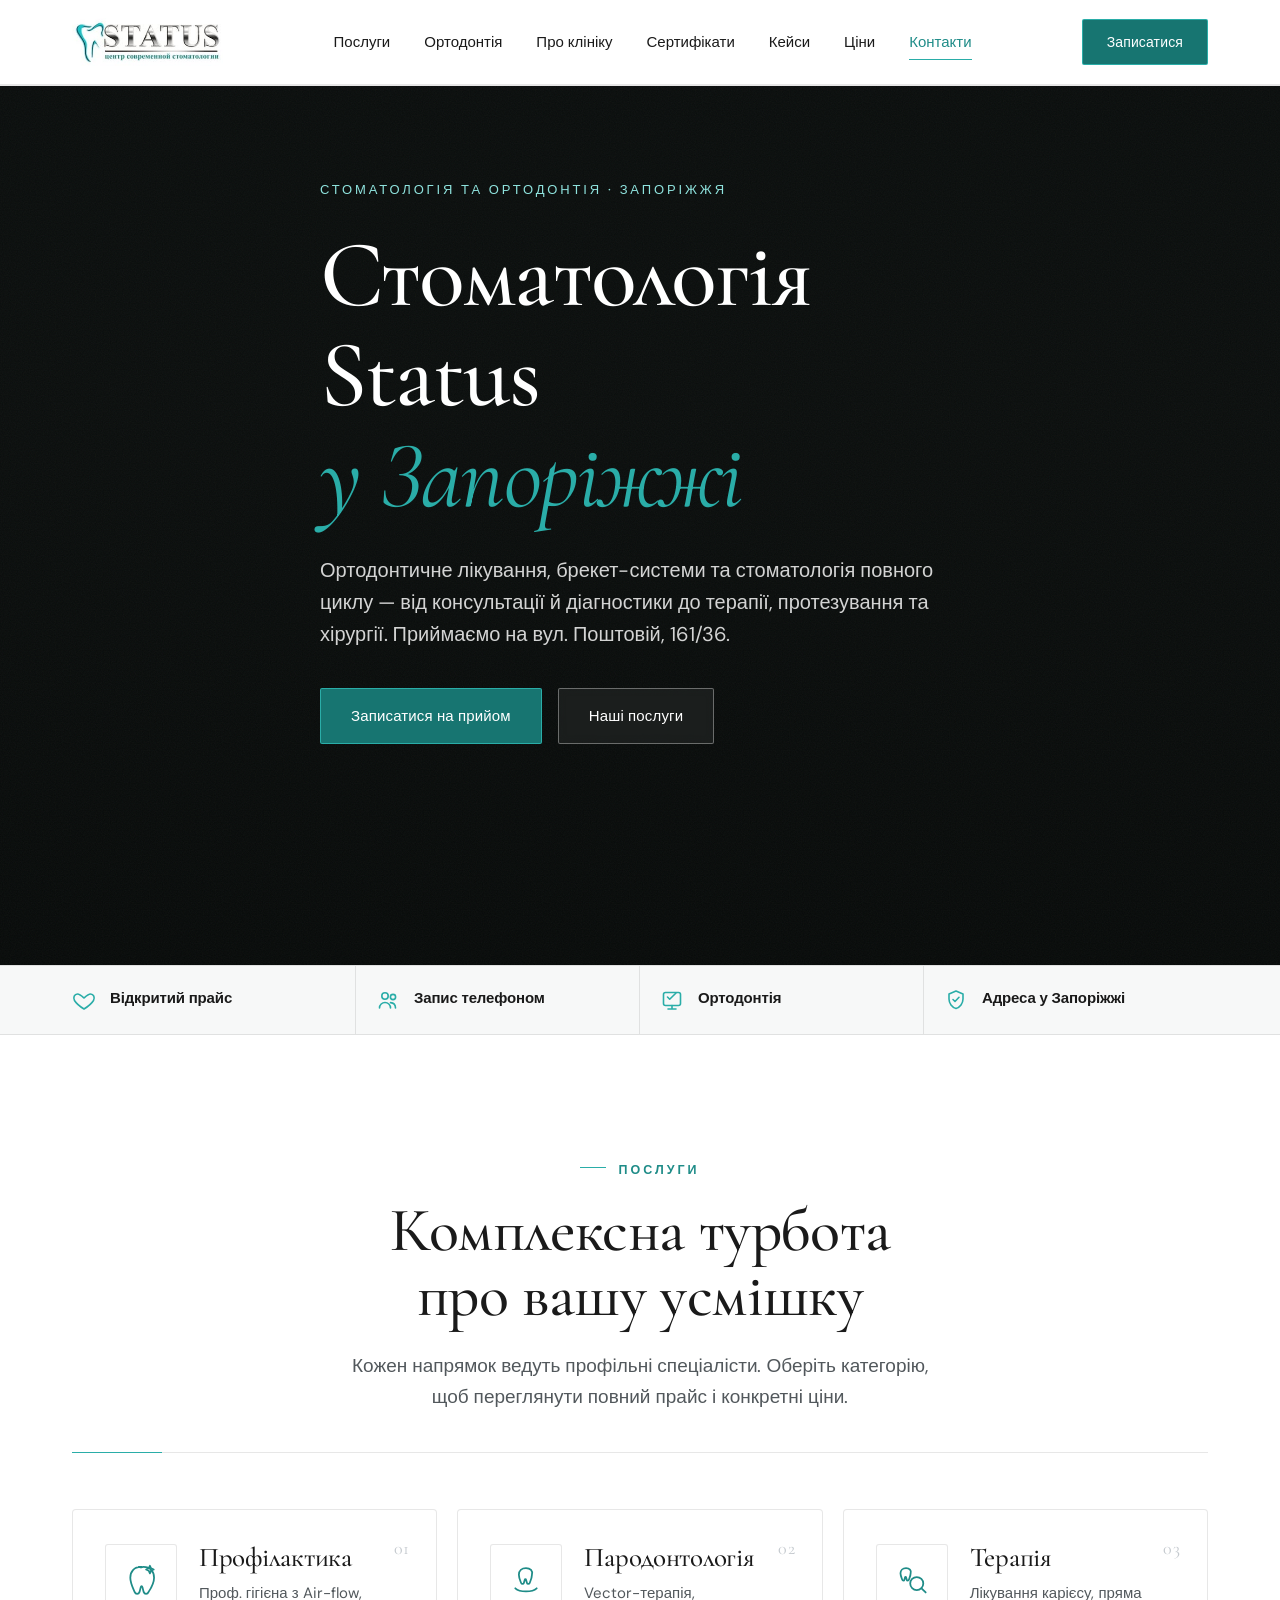
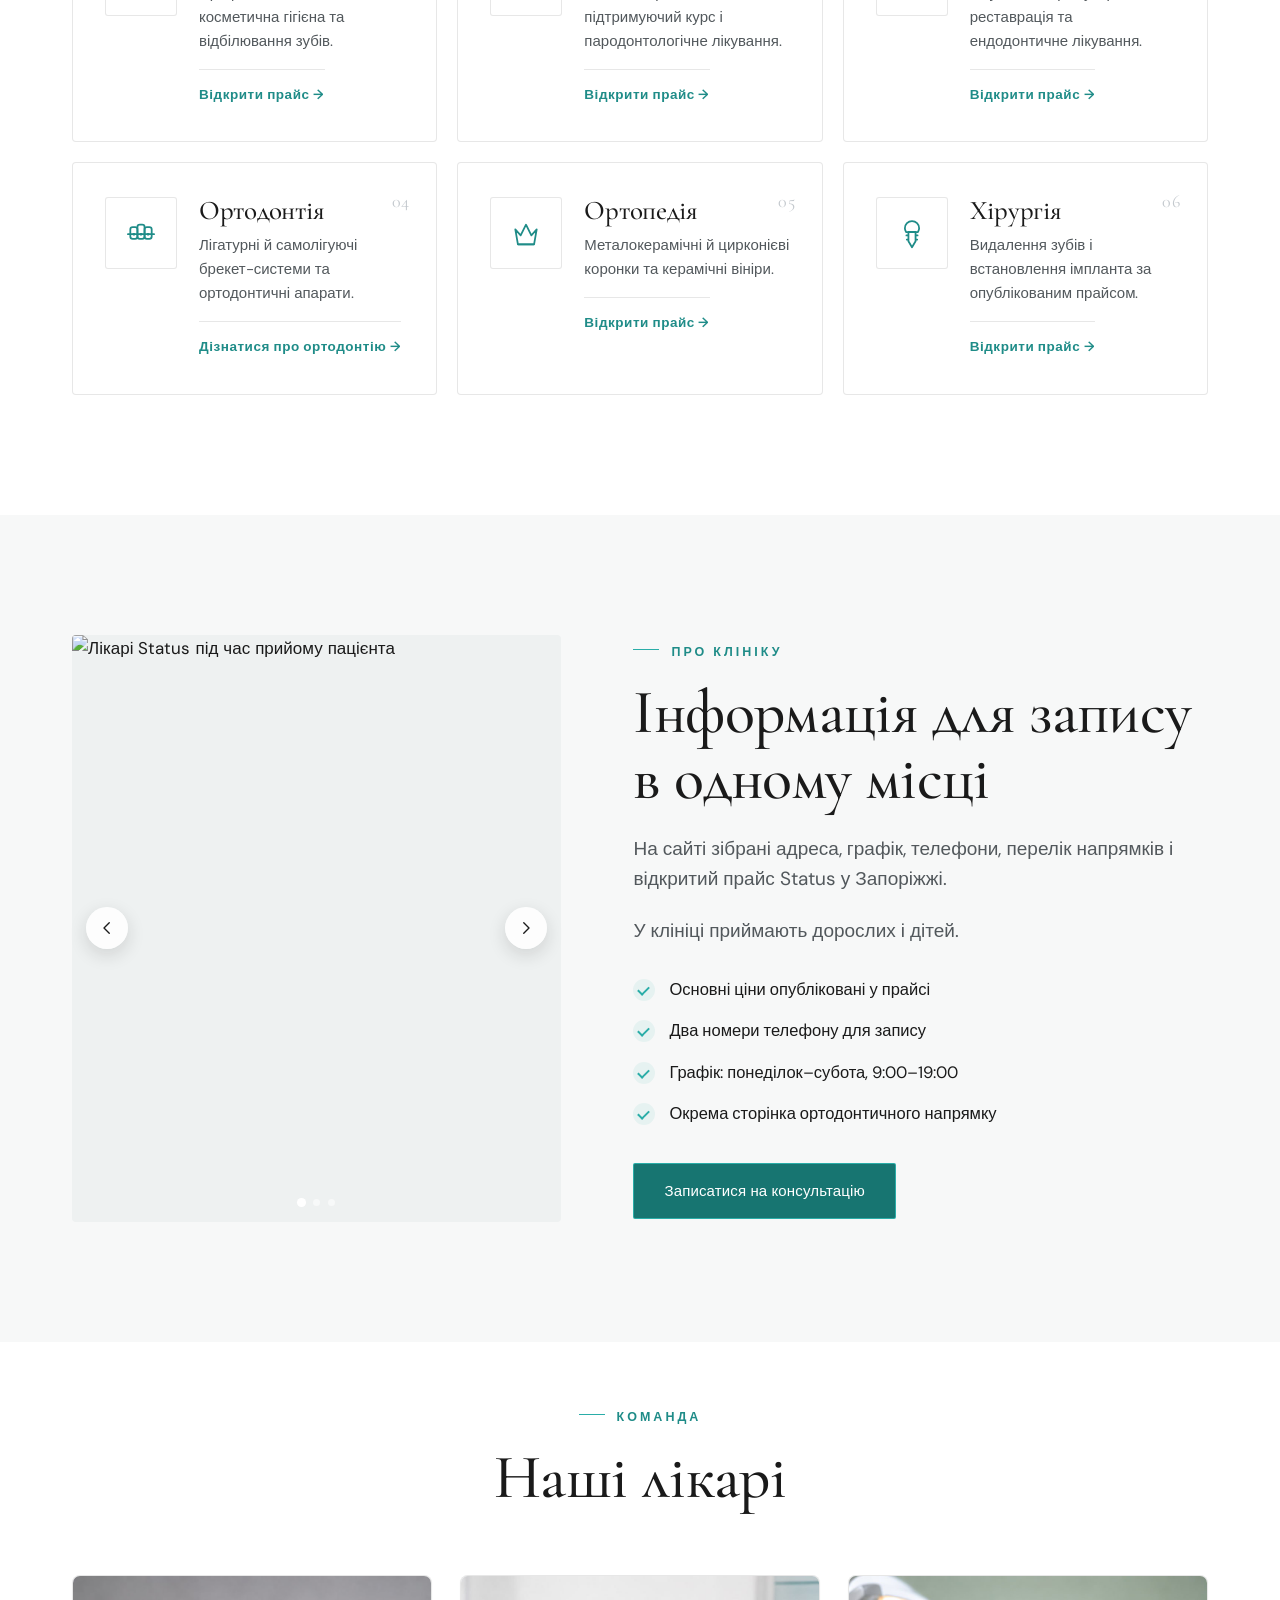
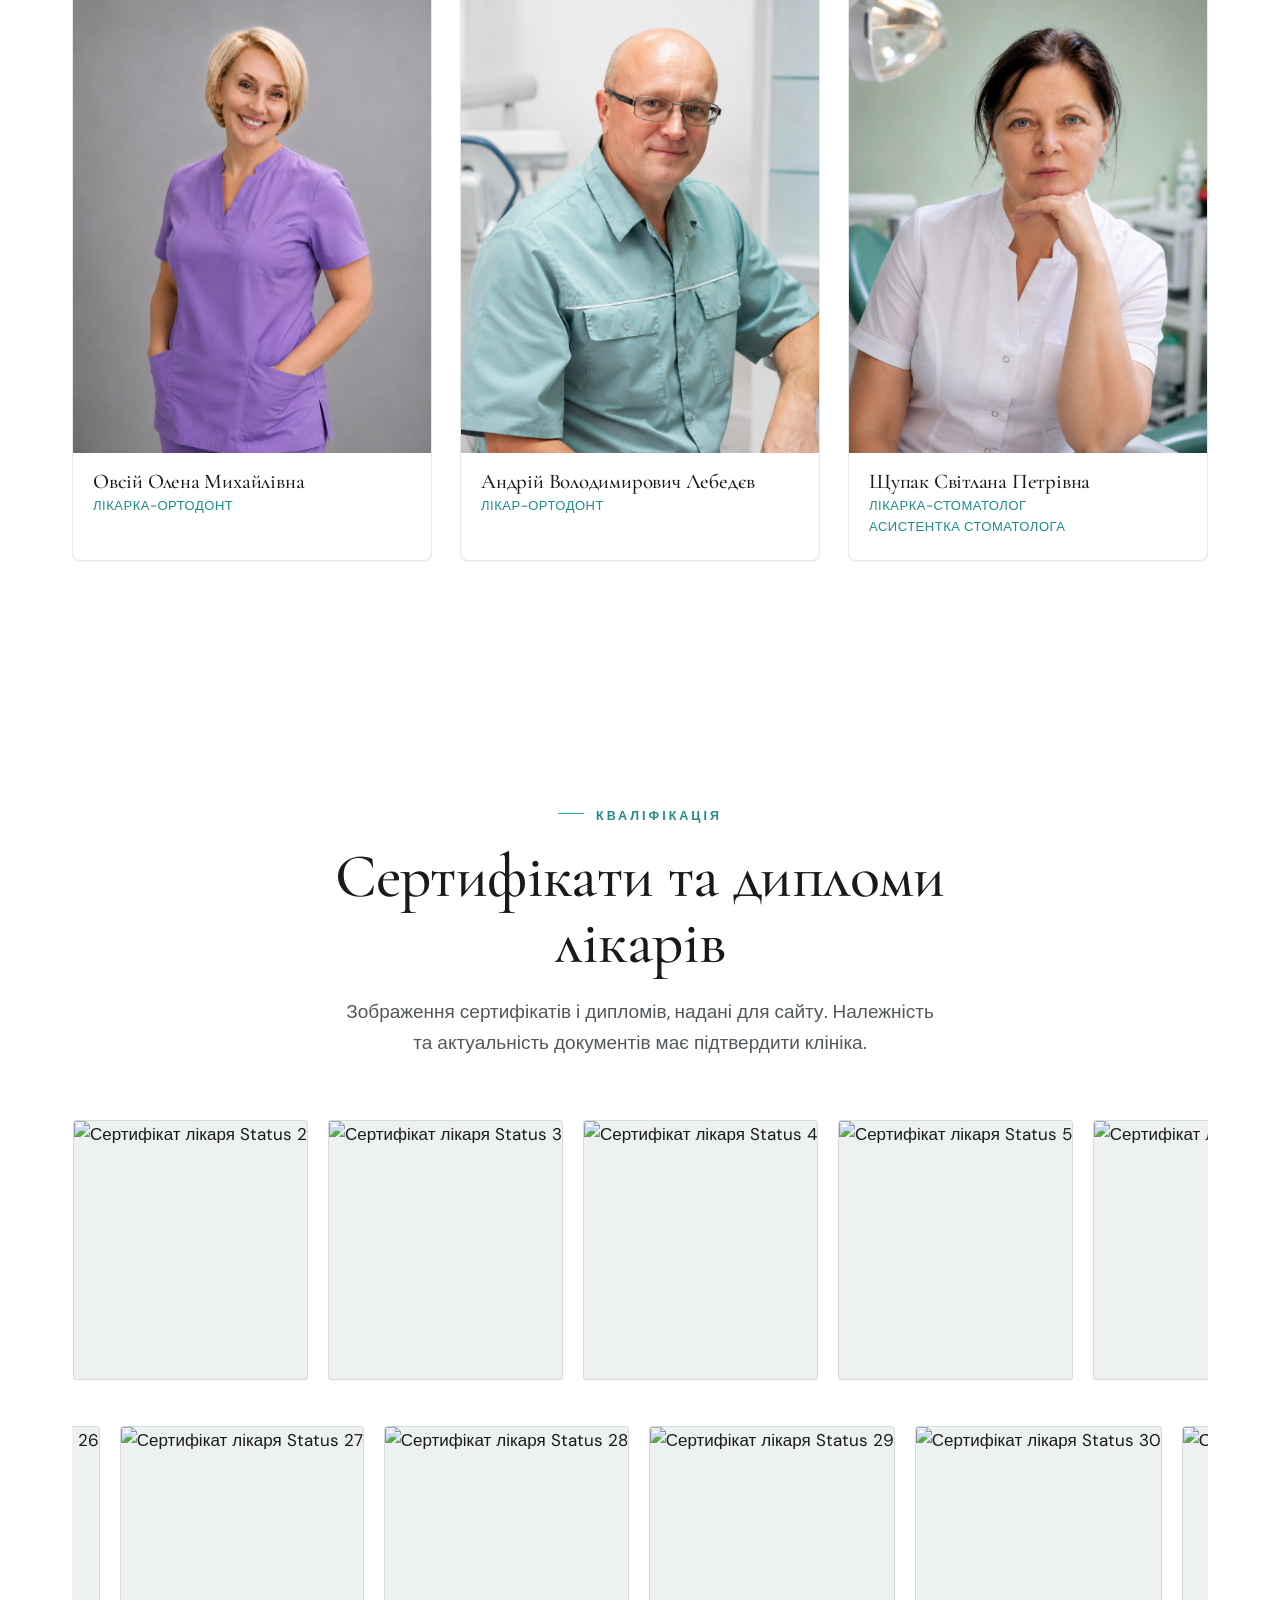
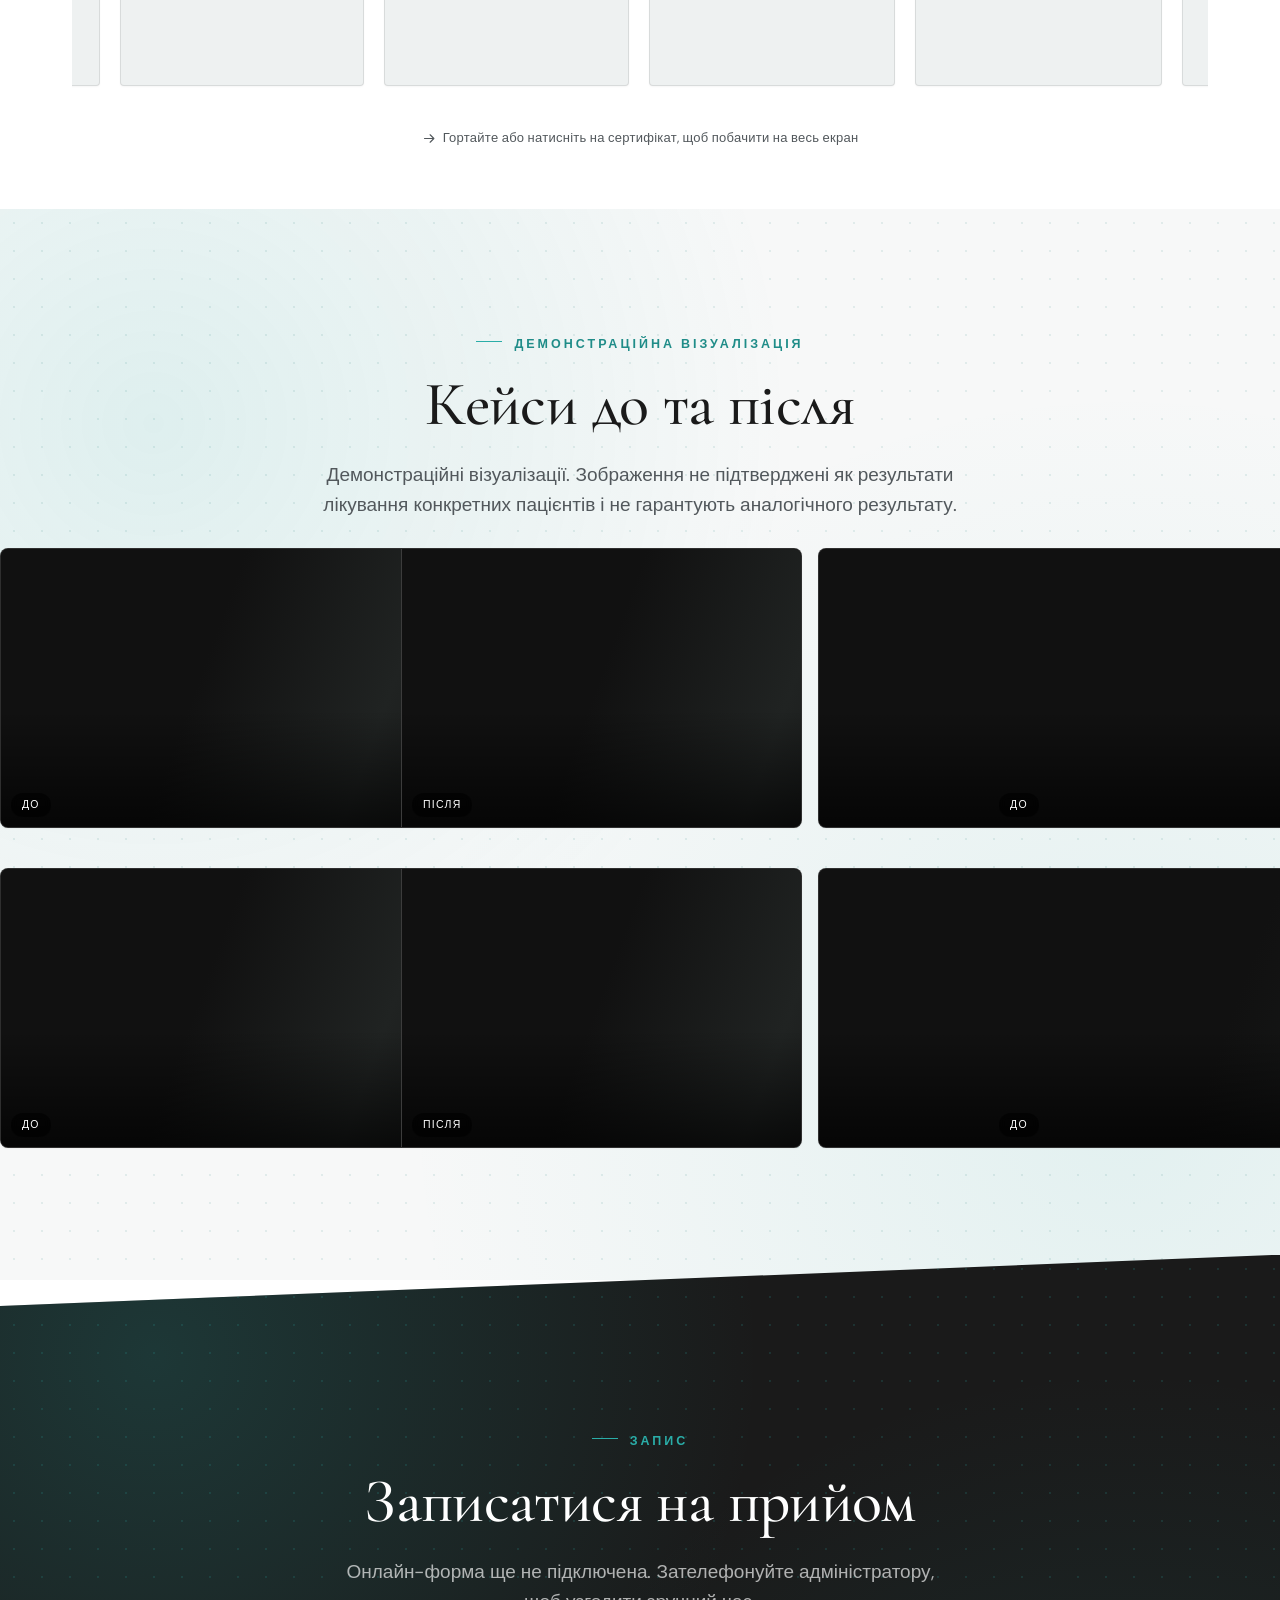
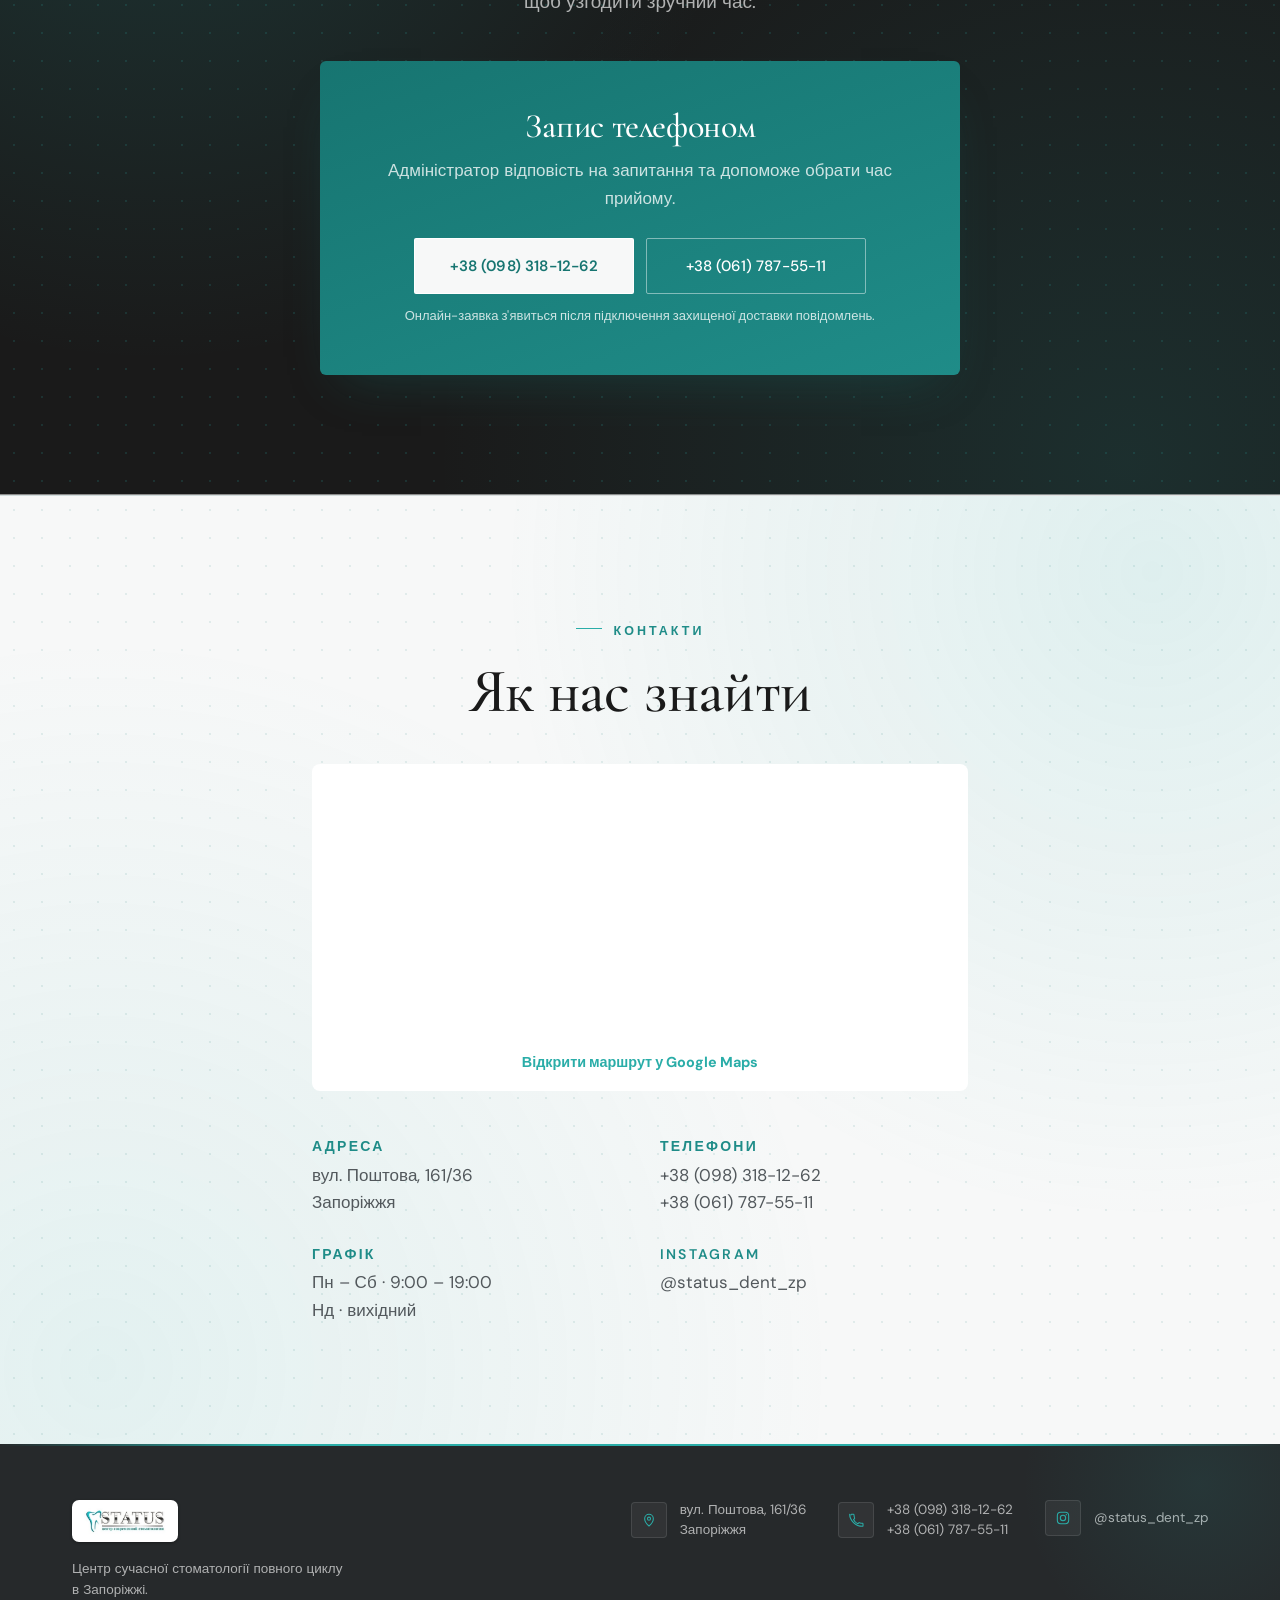
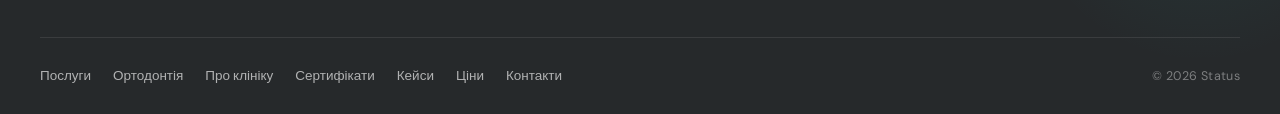
==== commit 662e569a: "Restore original grouped case layout" ====
--- a/index.html
+++ b/index.html
@@ -26,7 +26,7 @@
 <link rel="icon" type="image/png" sizes="32x32" href="favicon-32.png">
 <link rel="icon" type="image/png" sizes="16x16" href="favicon-16.png">
 <link rel="apple-touch-icon" href="apple-touch-icon.png">
-<link rel="stylesheet" href="status.css?v=13">
+<link rel="stylesheet" href="status.css?v=14">
 <script type="application/ld+json">
 {
   "@context": "https://schema.org",
@@ -425,10 +425,10 @@
           <figure class="case-shot"><img data-src="https://res.cloudinary.com/qofhq8xa/image/upload/f_auto,q_auto,c_limit,w_1600/cases/case-01/before-01.png" alt="Кейс 1 — зображення до" loading="lazy" decoding="async"><figcaption><span>До</span></figcaption></figure>
           <figure class="case-shot"><img data-src="https://res.cloudinary.com/qofhq8xa/image/upload/f_auto,q_auto,c_limit,w_1600/cases/case-01/after-01.png" alt="Кейс 1 — зображення після" loading="lazy" decoding="async"><figcaption><span>Після</span></figcaption></figure>
         </div>
-        <div class="case-card" id="case-03" data-case data-images="1" role="button" tabindex="0" aria-label="Відкрити кейс 3: до, проміжний етап та після">
+        <div class="case-card" id="case-03" data-case data-images="1" data-composite="3" role="button" tabindex="0" aria-label="Відкрити кейс 3: до, проміжний етап та після">
           <figure class="case-shot"><img data-src="https://res.cloudinary.com/qofhq8xa/image/upload/f_auto,q_auto,c_limit,w_1600/cases/case-03/combined-before-stage-after.png" alt="Кейс 3 — об'єднане зображення етапів" loading="lazy" decoding="async"><figcaption><span>До</span><span>Проміжний етап</span><span>Після</span></figcaption></figure>
         </div>
-        <div class="case-card" id="case-05" data-case data-images="1" role="button" tabindex="0" aria-label="Відкрити кейс 5: до та після">
+        <div class="case-card" id="case-05" data-case data-images="1" data-composite="2" role="button" tabindex="0" aria-label="Відкрити кейс 5: до та після">
           <figure class="case-shot"><img data-src="https://res.cloudinary.com/qofhq8xa/image/upload/f_auto,q_auto,c_limit,w_1600/cases/case-05/combined-before-after.png" alt="Кейс 5 — об'єднане зображення до та після" loading="lazy" decoding="async"><figcaption><span>До</span><span>Після</span></figcaption></figure>
         </div>
         <div class="case-card" id="case-07" data-case data-images="3" role="button" tabindex="0" aria-label="Відкрити кейс 7: до, проміжний етап та після">
@@ -459,7 +459,7 @@
           <figure class="case-shot"><img data-src="https://res.cloudinary.com/qofhq8xa/image/upload/f_auto,q_auto,c_limit,w_1600/cases/case-02/before-01.png" alt="Кейс 2 — зображення до" loading="lazy" decoding="async"><figcaption><span>До</span></figcaption></figure>
           <figure class="case-shot"><img data-src="https://res.cloudinary.com/qofhq8xa/image/upload/f_auto,q_auto,c_limit,w_1600/cases/case-02/after-01.png" alt="Кейс 2 — зображення після" loading="lazy" decoding="async"><figcaption><span>Після</span></figcaption></figure>
         </div>
-        <div class="case-card" id="case-04" data-case data-images="1" role="button" tabindex="0" aria-label="Відкрити кейс 4: до та після">
+        <div class="case-card" id="case-04" data-case data-images="1" data-composite="2" role="button" tabindex="0" aria-label="Відкрити кейс 4: до та після">
           <figure class="case-shot"><img data-src="https://res.cloudinary.com/qofhq8xa/image/upload/f_auto,q_auto,c_limit,w_1600/cases/case-04/combined-before-after.png" alt="Кейс 4 — об'єднане зображення до та після" loading="lazy" decoding="async"><figcaption><span>До</span><span>Після</span></figcaption></figure>
         </div>
         <div class="case-card" id="case-06" data-case data-images="2" role="button" tabindex="0" aria-label="Відкрити кейс 6: до та після">
@@ -591,6 +591,6 @@
 <a class="mobile-call-bar" href="tel:+380983181262" aria-label="Подзвонити до Status за номером +38 098 318 12 62">Подзвонити до Status</a>
 
 <script type="module" src="conversion-tracking.js?v=1"></script>
-<script src="status.js?v=11"></script>
+<script src="status.js?v=12"></script>
 </body>
 </html>
--- a/status.css
+++ b/status.css
@@ -307,7 +307,7 @@
   scroll-margin-top:84px;
 }
 .cases-disclaimer{max-width:760px;margin-inline:auto}
-.case-ribbon{margin-top:24px;overflow-x:auto;overflow-y:hidden;width:100%;scrollbar-width:none;overscroll-behavior-inline:contain;touch-action:pan-x;padding:4px 0 12px}
+.case-ribbon{margin-top:24px;overflow-x:auto;overflow-y:hidden;width:100%;scrollbar-width:none;overscroll-behavior-inline:contain;touch-action:pan-x pan-y;padding:4px 0 12px}
 .case-ribbon::-webkit-scrollbar{display:none}
 .case-ribbon:first-of-type{margin-top:56px}
 .case-track{display:flex;width:max-content;animation:case-scroll 78s linear infinite;will-change:transform}
@@ -316,34 +316,41 @@
 .case-ribbon:hover .case-track,.case-ribbon:focus-within .case-track,.case-ribbon.is-paused .case-track{animation-play-state:paused}
 .case-sequence{display:flex;gap:16px;padding-right:16px}
 .case-sequence[aria-hidden="true"]{pointer-events:none}
-.case-card{--case-images:1;position:relative;display:grid;grid-template-columns:repeat(var(--case-images),minmax(0,1fr));flex:none;width:min(900px,82vw);height:300px;background:#0d0d0d;border:1px solid rgba(255,255,255,.14);border-radius:8px;overflow:hidden;cursor:zoom-in;box-shadow:var(--shadow-card)}
-.case-card[data-images="2"]{--case-images:2}
-.case-card[data-images="3"]{--case-images:3}
+.case-card{position:relative;display:flex;flex:none;width:max-content;height:280px;background:#0d0d0d;border:1px solid rgba(255,255,255,.14);border-radius:8px;overflow:hidden;cursor:zoom-in;box-shadow:var(--shadow-card)}
 .case-card:focus-visible{outline:3px solid var(--teal);outline-offset:4px}
-.case-shot{position:relative;min-width:0;height:100%;margin:0;background:linear-gradient(110deg,#111 25%,#202322 45%,#111 65%);background-size:220% 100%;overflow:hidden;animation:case-placeholder 1.8s linear infinite}
+.case-shot{position:relative;flex:none;width:400px;height:100%;margin:0;background:linear-gradient(110deg,#111 25%,#202322 45%,#111 65%);background-size:220% 100%;overflow:hidden;animation:case-placeholder 1.8s linear infinite}
+.case-card[data-composite="2"] .case-shot{width:800px}
+.case-card[data-composite="3"] .case-shot{width:1200px}
 .case-shot+.case-shot{border-left:1px solid rgba(255,255,255,.18)}
 .case-shot.is-loaded{animation:none;background:#111}
-.case-shot img{display:block;width:100%;height:100%;aspect-ratio:4/3;object-fit:contain;background:#111;opacity:0;transition:opacity .2s var(--ease)}
+.case-shot img{display:block;width:100%;height:100%;object-fit:cover;background:#111;opacity:0;transition:opacity .2s var(--ease)}
 .case-shot img.is-loaded{opacity:1}
 @keyframes case-placeholder{to{background-position:-220% 0}}
 .case-shot::after{content:"";position:absolute;left:0;right:0;bottom:0;height:42%;background:linear-gradient(0deg,rgba(0,0,0,.68),transparent);pointer-events:none}
 .case-shot figcaption{position:absolute;left:10px;right:10px;bottom:10px;display:flex;flex-wrap:wrap;gap:6px;z-index:2}
 .case-shot figcaption span{font-size:10.5px;line-height:1;letter-spacing:.12em;text-transform:uppercase;color:#fff;background:rgba(0,0,0,.58);backdrop-filter:blur(4px);padding:7px 11px;border-radius:20px}
+.case-card[data-composite] .case-shot figcaption{left:0;right:0;display:grid;gap:0}
+.case-card[data-composite="2"] .case-shot figcaption{grid-template-columns:repeat(2,minmax(0,1fr))}
+.case-card[data-composite="3"] .case-shot figcaption{grid-template-columns:repeat(3,minmax(0,1fr))}
+.case-card[data-composite] .case-shot figcaption span{justify-self:center}
 @media(max-width:760px){
   .case-ribbon:first-of-type{margin-top:40px}
-  .case-card{width:calc(100vw - 32px);height:210px}
+  .case-card{height:200px}
+  .case-shot{width:280px}
+  .case-card[data-composite="2"] .case-shot{width:560px}
+  .case-card[data-composite="3"] .case-shot{width:840px}
   .case-shot figcaption{left:6px;right:6px;bottom:6px;gap:4px}
   .case-shot figcaption span{font-size:8.5px;letter-spacing:.08em;padding:6px 8px}
 }
 
 /* ===================== CASE MODAL ===================== */
 .case-modal{position:fixed;inset:0;z-index:200;background:rgba(10,12,11,.94);display:flex;align-items:center;justify-content:center;
-  padding:40px;opacity:0;visibility:hidden;transition:opacity .25s var(--ease),visibility .25s var(--ease)}
+  padding:64px 40px 40px;overflow-y:auto;overscroll-behavior:contain;opacity:0;visibility:hidden;transition:opacity .25s var(--ease),visibility .25s var(--ease)}
 .case-modal[hidden]{display:none}
 .case-modal.open{opacity:1;visibility:visible}
-.case-modal-gallery{display:grid;grid-auto-flow:column;grid-auto-columns:minmax(0,1fr);align-items:center;justify-items:center;gap:16px;width:100%;max-width:1400px;max-height:100%;min-width:0}
-.case-modal-shot{display:flex;flex-direction:column;align-items:center;gap:10px;min-width:0;width:100%}
-.case-modal-shot img{width:100%;max-width:100%;height:auto;max-height:70vh;object-fit:contain;border-radius:4px;box-shadow:0 30px 80px rgba(0,0,0,.5)}
+.case-modal-gallery{display:grid;grid-auto-flow:column;grid-auto-columns:minmax(0,1fr);align-items:stretch;justify-items:center;gap:16px;width:100%;max-width:1400px;max-height:100%;min-width:0}
+.case-modal-shot{display:flex;flex-direction:column;align-items:center;justify-content:center;gap:10px;min-width:0;width:100%;margin:0;padding:10px;background:#111;border-radius:4px}
+.case-modal-shot img{display:block;width:100%;max-width:100%;height:auto;max-height:70vh;object-fit:contain;background:#111;border-radius:3px;box-shadow:0 30px 80px rgba(0,0,0,.5)}
 .case-modal-shot figcaption{display:flex;justify-content:center;flex-wrap:wrap;gap:8px}
 .case-modal-shot span{font-size:12px;letter-spacing:.14em;text-transform:uppercase;color:#fff;background:rgba(255,255,255,.1);padding:6px 14px;border-radius:20px;flex:none}
 .case-modal-close{position:absolute;top:22px;right:22px;width:46px;height:46px;border-radius:50%;border:1px solid rgba(255,255,255,.25);
@@ -351,10 +358,11 @@
 .case-modal-close:hover{background:rgba(255,255,255,.2)}
 .case-modal-close svg{width:20px;height:20px}
 @media(max-width:760px){
-  .case-modal{padding:16px}
-  .case-modal-close{top:12px;right:12px;width:40px;height:40px}
-  .case-modal-gallery{grid-auto-flow:row;grid-auto-columns:unset;overflow-y:auto;max-height:90vh}
-  .case-modal-shot img{max-height:40vh}
+  .case-modal{align-items:flex-start;padding:68px 16px 24px}
+  .case-modal-close{position:fixed;top:12px;right:12px;width:40px;height:40px}
+  .case-modal-gallery{display:flex;flex-direction:column;gap:16px;width:100%;max-width:100%;max-height:none;overflow:visible}
+  .case-modal-shot{width:100%;padding:8px}
+  .case-modal-shot img{width:100%;height:auto;max-height:none;object-fit:contain}
 }
 
 /* ===================== CERTIFICATES ===================== */
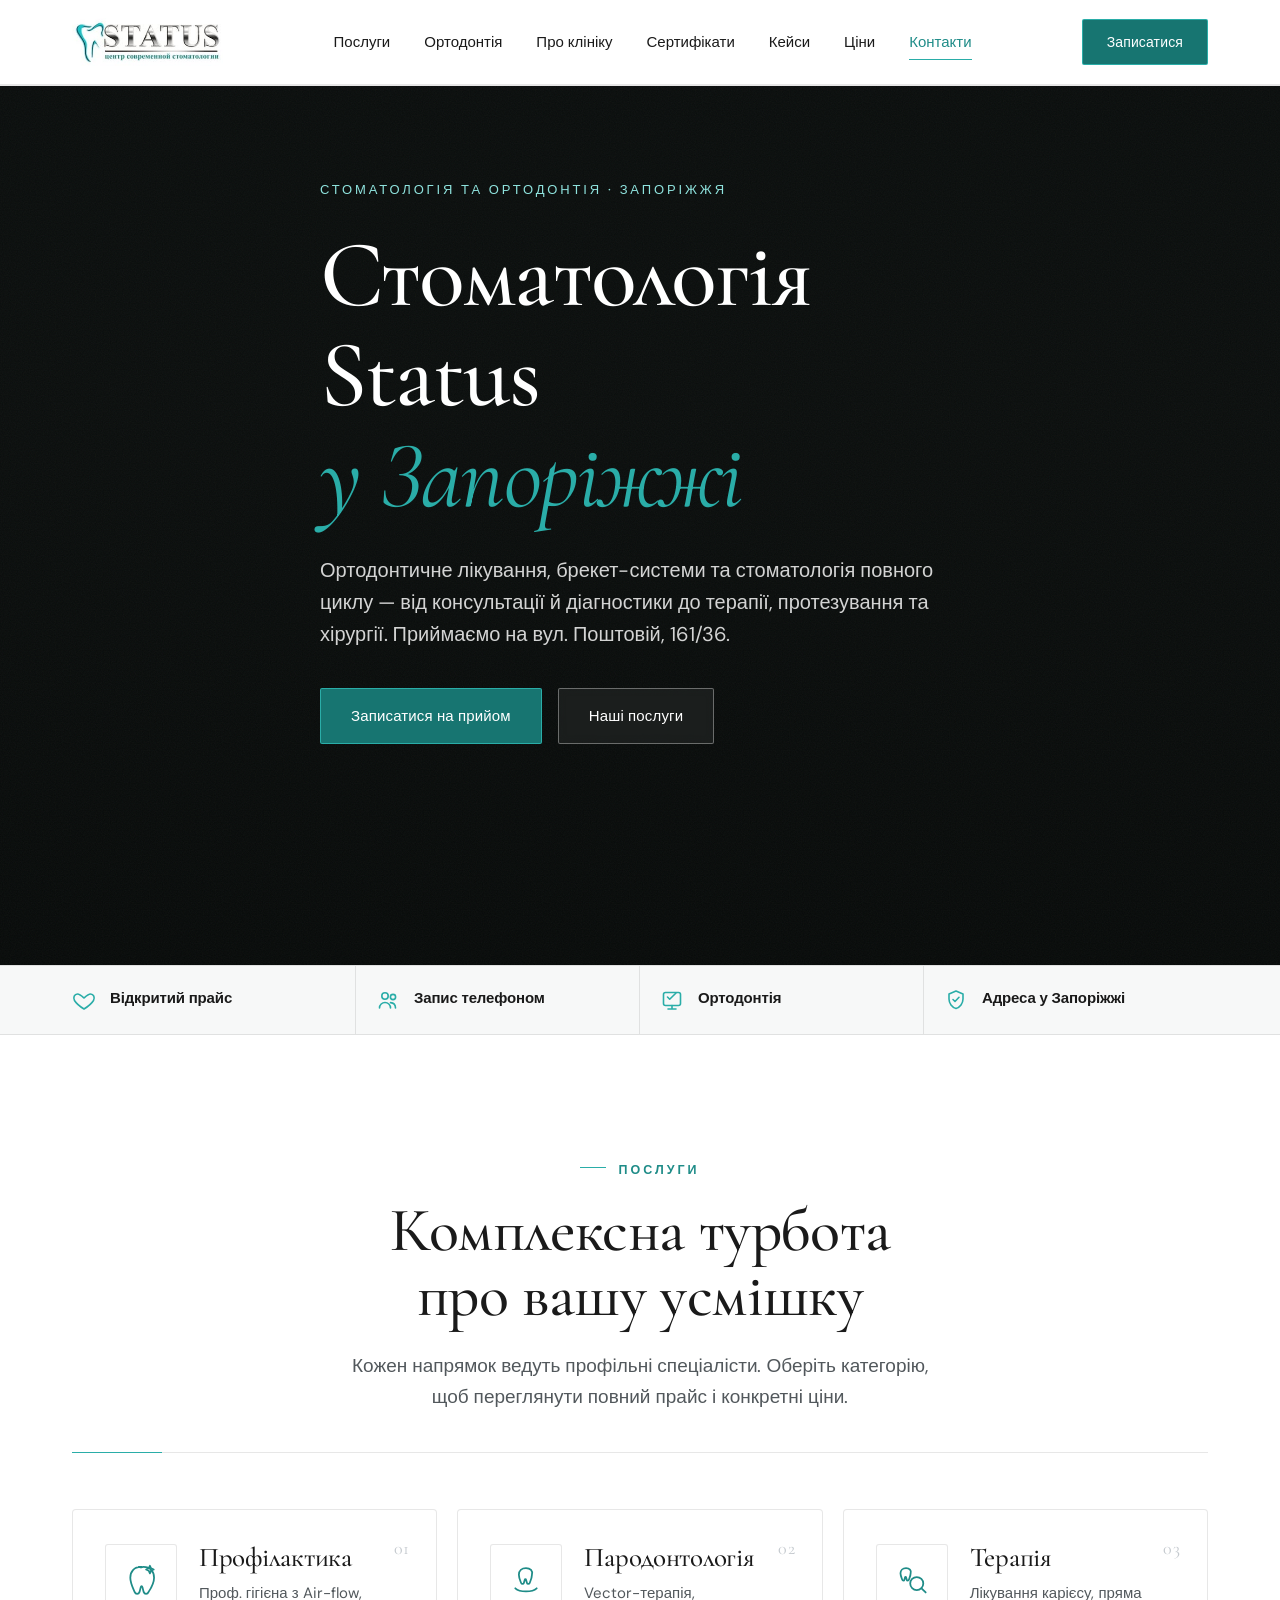
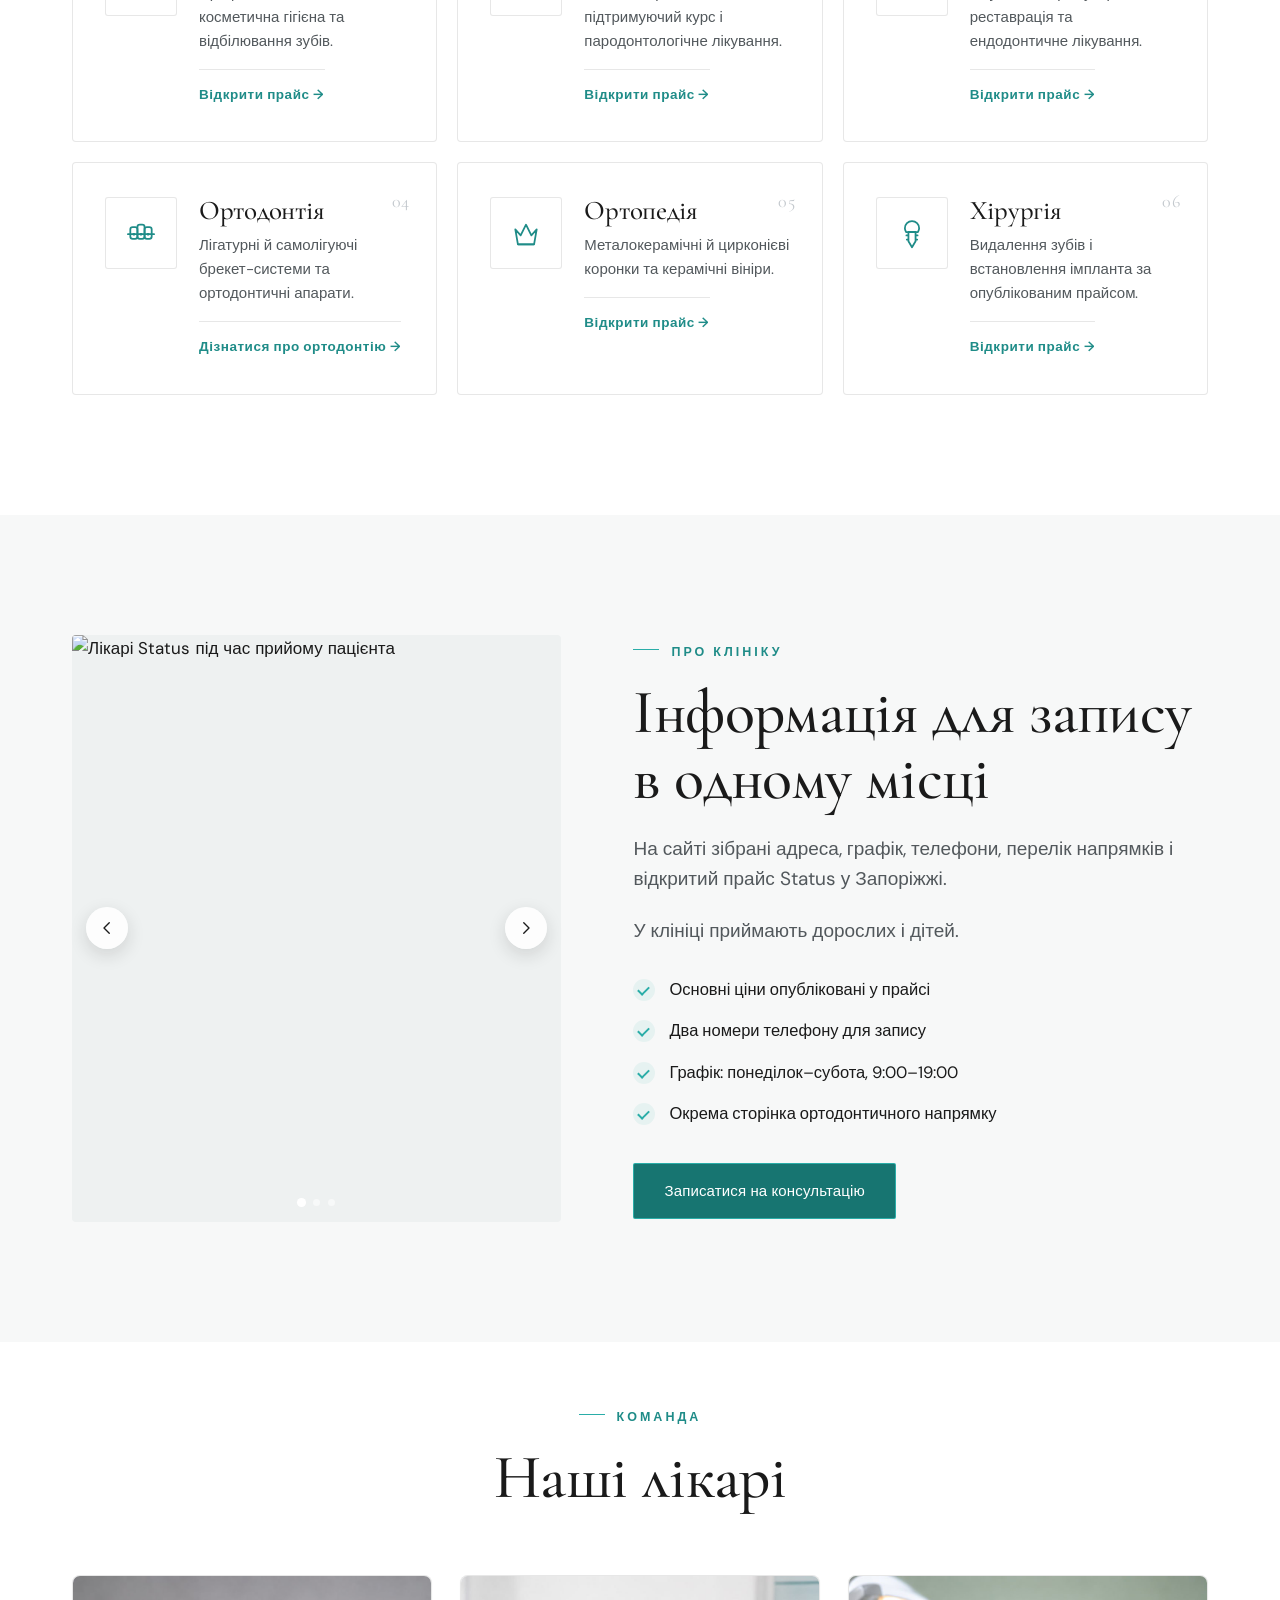
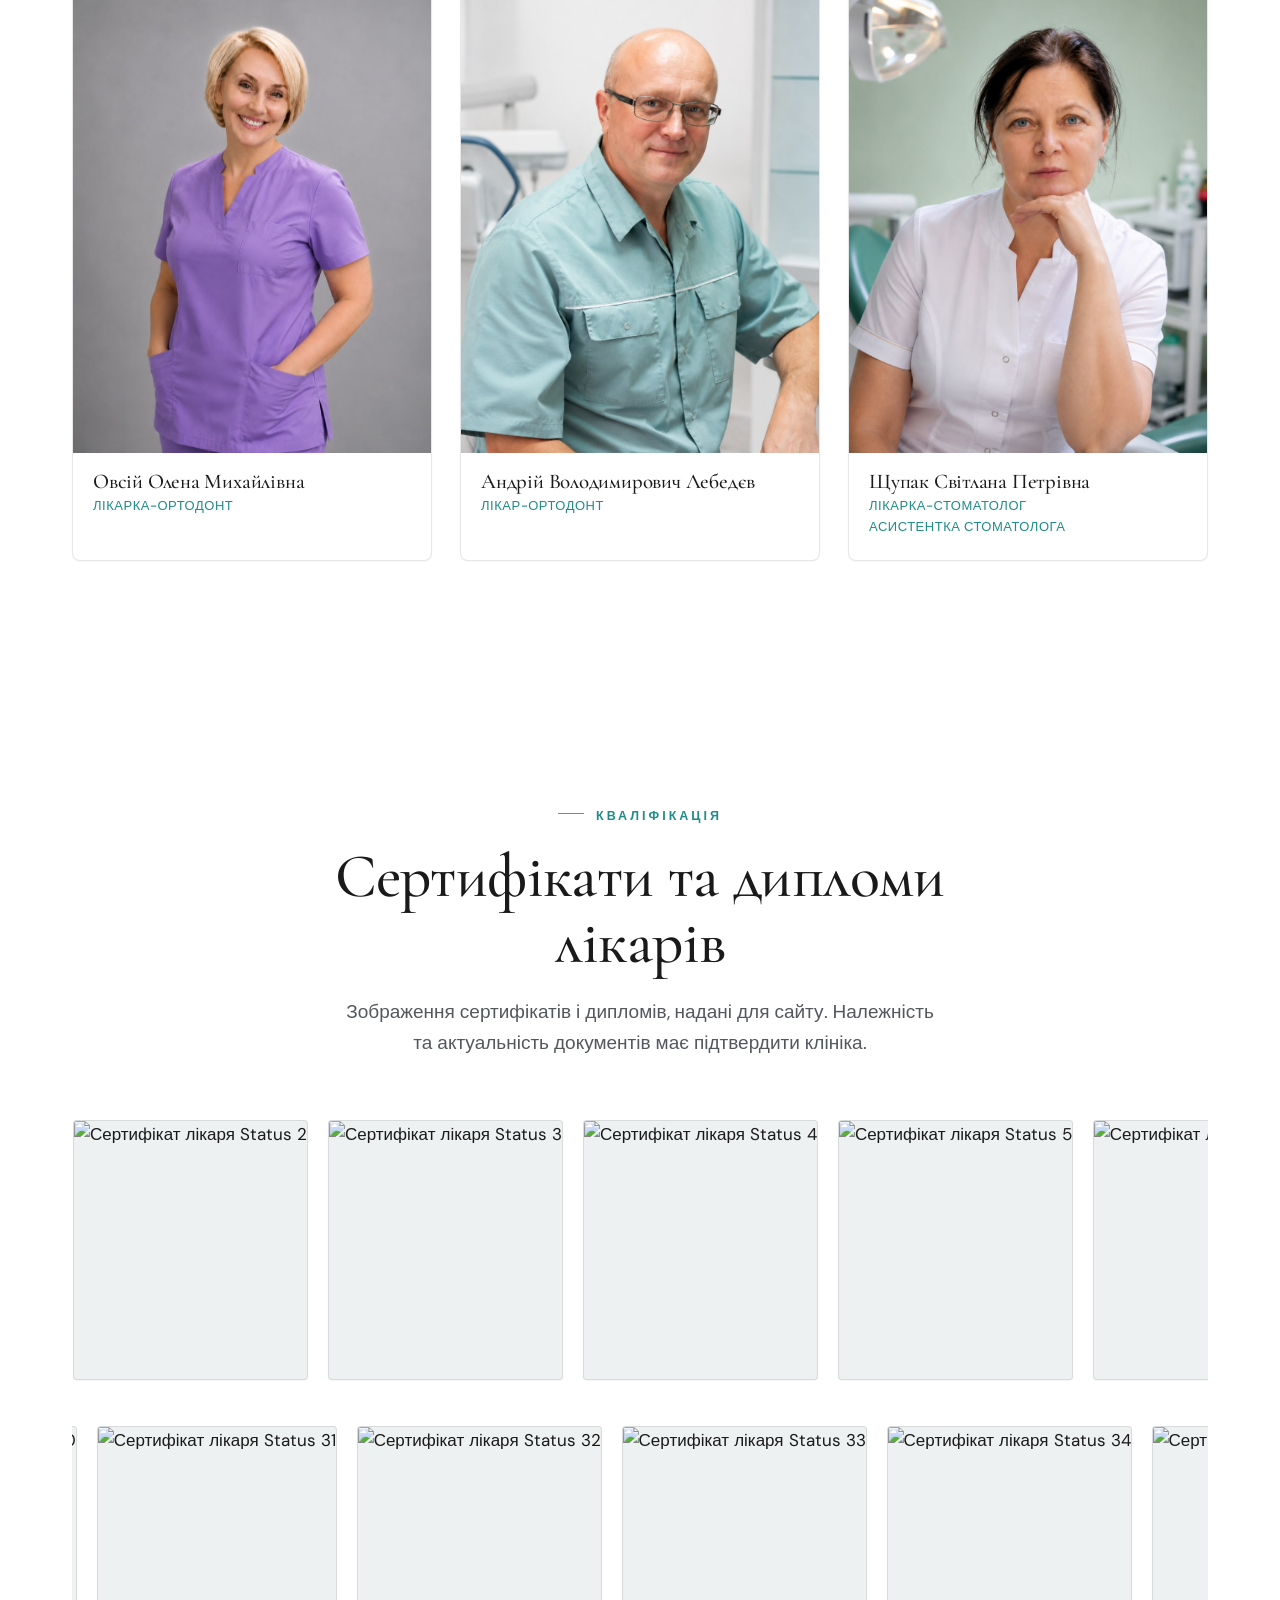
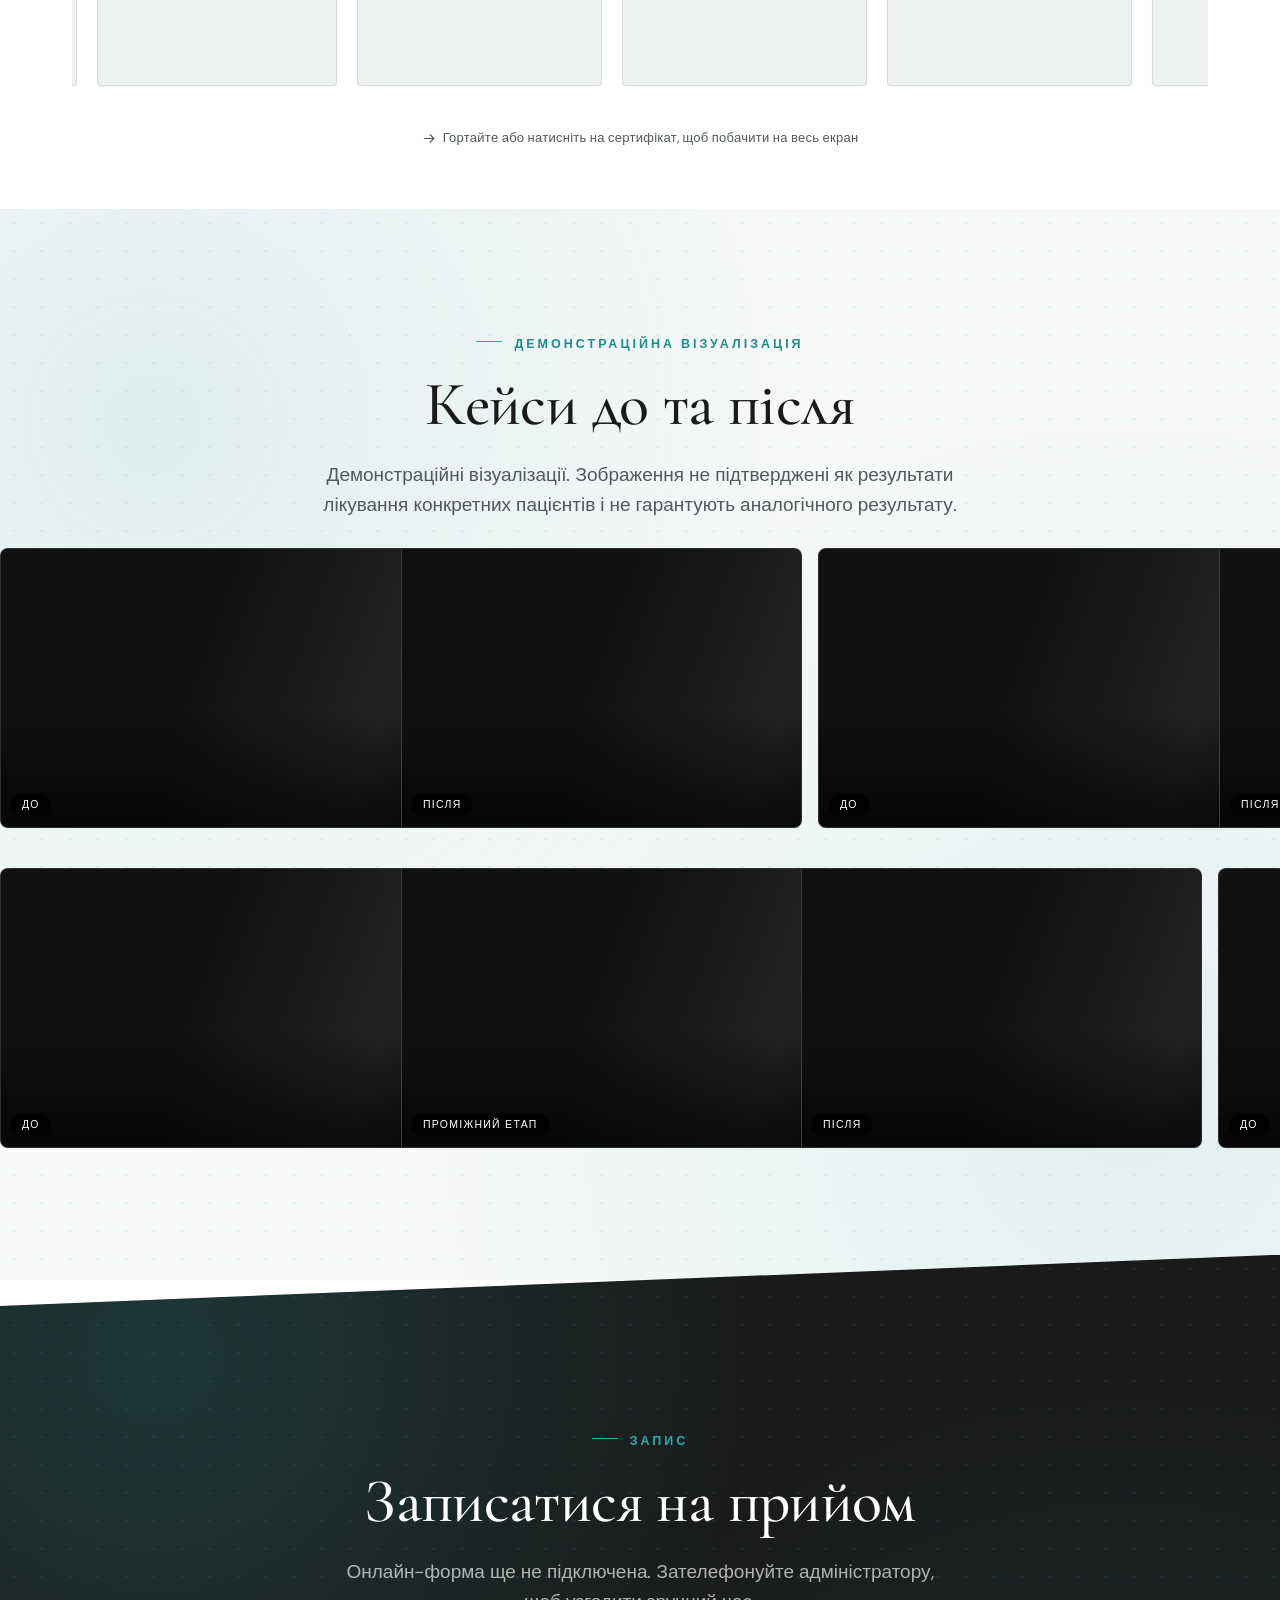
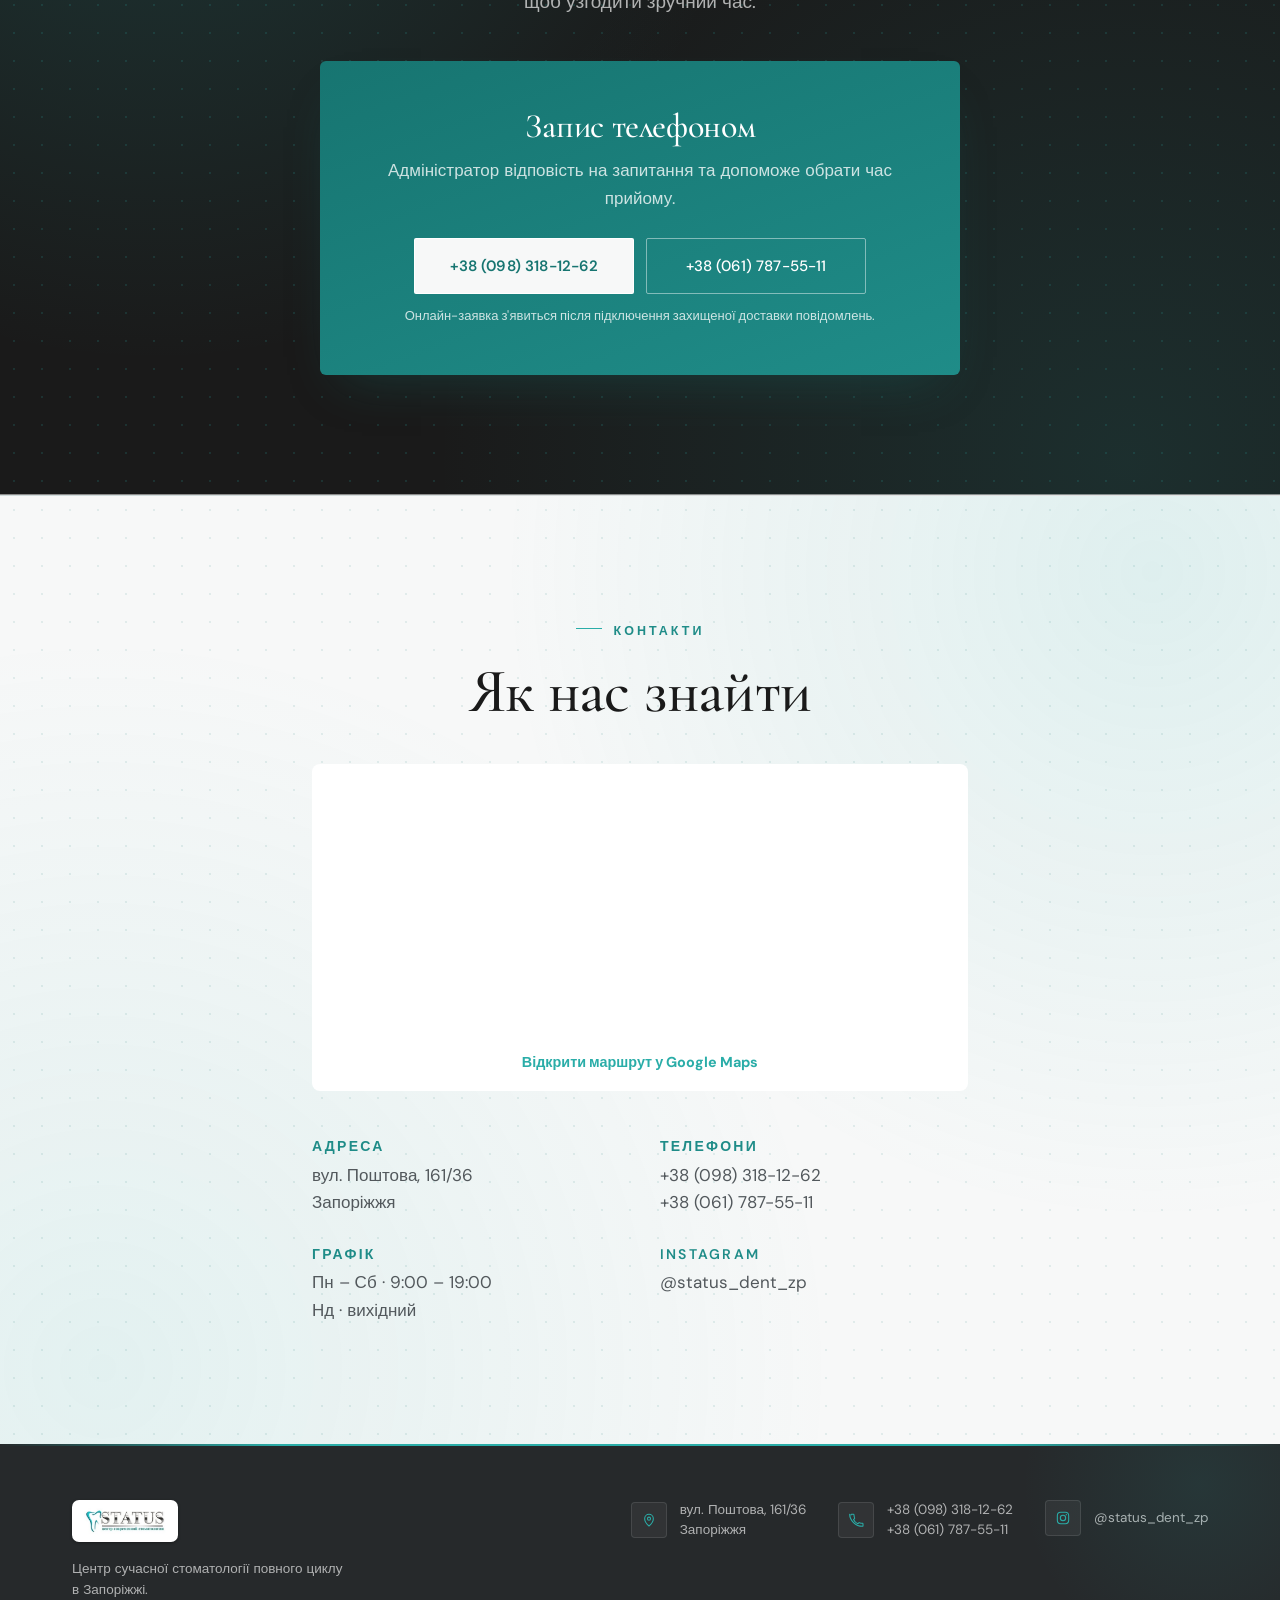
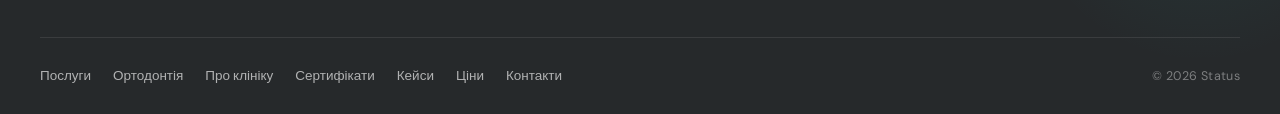
==== commit 7f00f18b: "Replace gallery with approved case assets" ====
--- a/index.html
+++ b/index.html
@@ -422,32 +422,32 @@
     <div class="case-track">
       <div class="case-sequence">
         <div class="case-card" id="case-01" data-case data-images="2" role="button" tabindex="0" aria-label="Відкрити кейс 1: до та після">
-          <figure class="case-shot"><img data-src="https://res.cloudinary.com/qofhq8xa/image/upload/f_auto,q_auto,c_limit,w_1600/cases/case-01/before-01.png" alt="Кейс 1 — зображення до" loading="lazy" decoding="async"><figcaption><span>До</span></figcaption></figure>
-          <figure class="case-shot"><img data-src="https://res.cloudinary.com/qofhq8xa/image/upload/f_auto,q_auto,c_limit,w_1600/cases/case-01/after-01.png" alt="Кейс 1 — зображення після" loading="lazy" decoding="async"><figcaption><span>Після</span></figcaption></figure>
-        </div>
-        <div class="case-card" id="case-03" data-case data-images="1" data-composite="3" role="button" tabindex="0" aria-label="Відкрити кейс 3: до, проміжний етап та після">
-          <figure class="case-shot"><img data-src="https://res.cloudinary.com/qofhq8xa/image/upload/f_auto,q_auto,c_limit,w_1600/cases/case-03/combined-before-stage-after.png" alt="Кейс 3 — об'єднане зображення етапів" loading="lazy" decoding="async"><figcaption><span>До</span><span>Проміжний етап</span><span>Після</span></figcaption></figure>
-        </div>
-        <div class="case-card" id="case-05" data-case data-images="1" data-composite="2" role="button" tabindex="0" aria-label="Відкрити кейс 5: до та після">
-          <figure class="case-shot"><img data-src="https://res.cloudinary.com/qofhq8xa/image/upload/f_auto,q_auto,c_limit,w_1600/cases/case-05/combined-before-after.png" alt="Кейс 5 — об'єднане зображення до та після" loading="lazy" decoding="async"><figcaption><span>До</span><span>Після</span></figcaption></figure>
-        </div>
-        <div class="case-card" id="case-07" data-case data-images="3" role="button" tabindex="0" aria-label="Відкрити кейс 7: до, проміжний етап та після">
-          <figure class="case-shot"><img data-src="https://res.cloudinary.com/qofhq8xa/image/upload/f_auto,q_auto,c_limit,w_1600/cases/case-07/before-01.png" alt="Кейс 7 — зображення до" loading="lazy" decoding="async"><figcaption><span>До</span></figcaption></figure>
-          <figure class="case-shot"><img data-src="https://res.cloudinary.com/qofhq8xa/image/upload/f_auto,q_auto,c_limit,w_1600/cases/case-07/stage-01.png" alt="Кейс 7 — зображення проміжного етапу" loading="lazy" decoding="async"><figcaption><span>Проміжний етап</span></figcaption></figure>
-          <figure class="case-shot"><img data-src="https://res.cloudinary.com/qofhq8xa/image/upload/f_auto,q_auto,c_limit,w_1600/cases/case-07/after-01.png" alt="Кейс 7 — зображення після" loading="lazy" decoding="async"><figcaption><span>Після</span></figcaption></figure>
-        </div>
-        <div class="case-card" id="case-09" data-case data-images="3" role="button" tabindex="0" aria-label="Відкрити кейс 9: два ракурси до та після">
-          <figure class="case-shot"><img data-src="https://res.cloudinary.com/qofhq8xa/image/upload/f_auto,q_auto,c_limit,w_1600/cases/case-09/before-01.png" alt="Кейс 9 — зображення до, ракурс 1" loading="lazy" decoding="async"><figcaption><span>До</span></figcaption></figure>
-          <figure class="case-shot"><img data-src="https://res.cloudinary.com/qofhq8xa/image/upload/f_auto,q_auto,c_limit,w_1600/cases/case-09/before-02.png" alt="Кейс 9 — зображення до, ракурс 2" loading="lazy" decoding="async"><figcaption><span>До</span></figcaption></figure>
-          <figure class="case-shot"><img data-src="https://res.cloudinary.com/qofhq8xa/image/upload/f_auto,q_auto,c_limit,w_1600/cases/case-09/after-01.png" alt="Кейс 9 — зображення після" loading="lazy" decoding="async"><figcaption><span>Після</span></figcaption></figure>
+          <figure class="case-shot"><img data-src="https://res.cloudinary.com/qofhq8xa/image/upload/f_auto,q_auto,c_limit,w_1600/status/cases/case-01/before.png" alt="Кейс 1 — зображення до" loading="lazy" decoding="async"><figcaption><span>До</span></figcaption></figure>
+          <figure class="case-shot"><img data-src="https://res.cloudinary.com/qofhq8xa/image/upload/f_auto,q_auto,c_limit,w_1600/status/cases/case-01/after.png" alt="Кейс 1 — зображення після" loading="lazy" decoding="async"><figcaption><span>Після</span></figcaption></figure>
+        </div>
+        <div class="case-card" id="case-03" data-case data-images="2" role="button" tabindex="0" aria-label="Відкрити кейс 3: до та після">
+          <figure class="case-shot"><img data-src="https://res.cloudinary.com/qofhq8xa/image/upload/f_auto,q_auto,c_limit,w_1600/status/cases/case-03/before.png" alt="Кейс 3 — зображення до" loading="lazy" decoding="async"><figcaption><span>До</span></figcaption></figure>
+          <figure class="case-shot"><img data-src="https://res.cloudinary.com/qofhq8xa/image/upload/f_auto,q_auto,c_limit,w_1600/status/cases/case-03/after.png" alt="Кейс 3 — зображення після" loading="lazy" decoding="async"><figcaption><span>Після</span></figcaption></figure>
+        </div>
+        <div class="case-card" id="case-05" data-case data-images="2" role="button" tabindex="0" aria-label="Відкрити кейс 5: до та після">
+          <figure class="case-shot"><img data-src="https://res.cloudinary.com/qofhq8xa/image/upload/f_auto,q_auto,c_limit,w_1600/status/cases/case-05/before.png" alt="Кейс 5 — зображення до" loading="lazy" decoding="async"><figcaption><span>До</span></figcaption></figure>
+          <figure class="case-shot"><img data-src="https://res.cloudinary.com/qofhq8xa/image/upload/f_auto,q_auto,c_limit,w_1600/status/cases/case-05/after.png" alt="Кейс 5 — зображення після" loading="lazy" decoding="async"><figcaption><span>Після</span></figcaption></figure>
+        </div>
+        <div class="case-card" id="case-07" data-case data-images="2" role="button" tabindex="0" aria-label="Відкрити кейс 7: до та після">
+          <figure class="case-shot"><img data-src="https://res.cloudinary.com/qofhq8xa/image/upload/f_auto,q_auto,c_limit,w_1600/status/cases/case-07/before.png" alt="Кейс 7 — зображення до" loading="lazy" decoding="async"><figcaption><span>До</span></figcaption></figure>
+          <figure class="case-shot"><img data-src="https://res.cloudinary.com/qofhq8xa/image/upload/f_auto,q_auto,c_limit,w_1600/status/cases/case-07/after.png" alt="Кейс 7 — зображення після" loading="lazy" decoding="async"><figcaption><span>Після</span></figcaption></figure>
+        </div>
+        <div class="case-card" id="case-09" data-case data-images="2" role="button" tabindex="0" aria-label="Відкрити кейс 9: до та після">
+          <figure class="case-shot"><img data-src="https://res.cloudinary.com/qofhq8xa/image/upload/f_auto,q_auto,c_limit,w_1600/status/cases/case-09/before.png" alt="Кейс 9 — зображення до" loading="lazy" decoding="async"><figcaption><span>До</span></figcaption></figure>
+          <figure class="case-shot"><img data-src="https://res.cloudinary.com/qofhq8xa/image/upload/f_auto,q_auto,c_limit,w_1600/status/cases/case-09/after.png" alt="Кейс 9 — зображення після" loading="lazy" decoding="async"><figcaption><span>Після</span></figcaption></figure>
         </div>
         <div class="case-card" id="case-11" data-case data-images="2" role="button" tabindex="0" aria-label="Відкрити кейс 11: до та після">
-          <figure class="case-shot"><img data-src="https://res.cloudinary.com/qofhq8xa/image/upload/f_auto,q_auto,c_limit,w_1600/cases/case-11/before-01.png" alt="Кейс 11 — зображення до" loading="lazy" decoding="async"><figcaption><span>До</span></figcaption></figure>
-          <figure class="case-shot"><img data-src="https://res.cloudinary.com/qofhq8xa/image/upload/f_auto,q_auto,c_limit,w_1600/cases/case-11/after-01.png" alt="Кейс 11 — зображення після" loading="lazy" decoding="async"><figcaption><span>Після</span></figcaption></figure>
+          <figure class="case-shot"><img data-src="https://res.cloudinary.com/qofhq8xa/image/upload/f_auto,q_auto,c_limit,w_1600/status/cases/case-11/before.png" alt="Кейс 11 — зображення до" loading="lazy" decoding="async"><figcaption><span>До</span></figcaption></figure>
+          <figure class="case-shot"><img data-src="https://res.cloudinary.com/qofhq8xa/image/upload/f_auto,q_auto,c_limit,w_1600/status/cases/case-11/after.png" alt="Кейс 11 — зображення після" loading="lazy" decoding="async"><figcaption><span>Після</span></figcaption></figure>
         </div>
         <div class="case-card" id="case-13" data-case data-images="2" role="button" tabindex="0" aria-label="Відкрити кейс 13: до та після">
-          <figure class="case-shot"><img data-src="https://res.cloudinary.com/qofhq8xa/image/upload/f_auto,q_auto,c_limit,w_1600/cases/case-13/before-01.png" alt="Кейс 13 — зображення до" loading="lazy" decoding="async"><figcaption><span>До</span></figcaption></figure>
-          <figure class="case-shot"><img data-src="https://res.cloudinary.com/qofhq8xa/image/upload/f_auto,q_auto,c_limit,w_1600/cases/case-13/after-01.png" alt="Кейс 13 — зображення після" loading="lazy" decoding="async"><figcaption><span>Після</span></figcaption></figure>
+          <figure class="case-shot"><img data-src="https://res.cloudinary.com/qofhq8xa/image/upload/f_auto,q_auto,c_limit,w_1600/status/cases/case-13/before.png" alt="Кейс 13 — зображення до" loading="lazy" decoding="async"><figcaption><span>До</span></figcaption></figure>
+          <figure class="case-shot"><img data-src="https://res.cloudinary.com/qofhq8xa/image/upload/f_auto,q_auto,c_limit,w_1600/status/cases/case-13/after.png" alt="Кейс 13 — зображення після" loading="lazy" decoding="async"><figcaption><span>Після</span></figcaption></figure>
         </div>
       </div>
     </div>
@@ -455,29 +455,31 @@
   <div class="case-ribbon reverse reveal-up" aria-label="Кейси 2, 4, 6, 8, 10 і 12">
     <div class="case-track">
       <div class="case-sequence">
-        <div class="case-card" id="case-02" data-case data-images="2" role="button" tabindex="0" aria-label="Відкрити кейс 2: до та після">
-          <figure class="case-shot"><img data-src="https://res.cloudinary.com/qofhq8xa/image/upload/f_auto,q_auto,c_limit,w_1600/cases/case-02/before-01.png" alt="Кейс 2 — зображення до" loading="lazy" decoding="async"><figcaption><span>До</span></figcaption></figure>
-          <figure class="case-shot"><img data-src="https://res.cloudinary.com/qofhq8xa/image/upload/f_auto,q_auto,c_limit,w_1600/cases/case-02/after-01.png" alt="Кейс 2 — зображення після" loading="lazy" decoding="async"><figcaption><span>Після</span></figcaption></figure>
-        </div>
-        <div class="case-card" id="case-04" data-case data-images="1" data-composite="2" role="button" tabindex="0" aria-label="Відкрити кейс 4: до та після">
-          <figure class="case-shot"><img data-src="https://res.cloudinary.com/qofhq8xa/image/upload/f_auto,q_auto,c_limit,w_1600/cases/case-04/combined-before-after.png" alt="Кейс 4 — об'єднане зображення до та після" loading="lazy" decoding="async"><figcaption><span>До</span><span>Після</span></figcaption></figure>
-        </div>
-        <div class="case-card" id="case-06" data-case data-images="2" role="button" tabindex="0" aria-label="Відкрити кейс 6: до та після">
-          <figure class="case-shot"><img data-src="https://res.cloudinary.com/qofhq8xa/image/upload/f_auto,q_auto,c_limit,w_1600/cases/case-06/before-01.png" alt="Кейс 6 — зображення до" loading="lazy" decoding="async"><figcaption><span>До</span></figcaption></figure>
-          <figure class="case-shot"><img data-src="https://res.cloudinary.com/qofhq8xa/image/upload/f_auto,q_auto,c_limit,w_1600/cases/case-06/after-01.png" alt="Кейс 6 — зображення після" loading="lazy" decoding="async"><figcaption><span>Після</span></figcaption></figure>
+        <div class="case-card" id="case-02" data-case data-images="3" role="button" tabindex="0" aria-label="Відкрити кейс 2: до, проміжний етап та після">
+          <figure class="case-shot"><img data-src="https://res.cloudinary.com/qofhq8xa/image/upload/f_auto,q_auto,c_limit,w_1600/status/cases/case-02/before.png" alt="Кейс 2 — зображення до" loading="lazy" decoding="async"><figcaption><span>До</span></figcaption></figure>
+          <figure class="case-shot"><img data-src="https://res.cloudinary.com/qofhq8xa/image/upload/f_auto,q_auto,c_limit,w_1600/status/cases/case-02/intermediate.png" alt="Кейс 2 — зображення проміжного етапу" loading="lazy" decoding="async"><figcaption><span>Проміжний етап</span></figcaption></figure>
+          <figure class="case-shot"><img data-src="https://res.cloudinary.com/qofhq8xa/image/upload/f_auto,q_auto,c_limit,w_1600/status/cases/case-02/after.png" alt="Кейс 2 — зображення після" loading="lazy" decoding="async"><figcaption><span>Після</span></figcaption></figure>
+        </div>
+        <div class="case-card" id="case-04" data-case data-images="2" role="button" tabindex="0" aria-label="Відкрити кейс 4: до та після">
+          <figure class="case-shot"><img data-src="https://res.cloudinary.com/qofhq8xa/image/upload/f_auto,q_auto,c_limit,w_1600/status/cases/case-04/before.png" alt="Кейс 4 — зображення до" loading="lazy" decoding="async"><figcaption><span>До</span></figcaption></figure>
+          <figure class="case-shot"><img data-src="https://res.cloudinary.com/qofhq8xa/image/upload/f_auto,q_auto,c_limit,w_1600/status/cases/case-04/after.png" alt="Кейс 4 — зображення після" loading="lazy" decoding="async"><figcaption><span>Після</span></figcaption></figure>
+        </div>
+        <div class="case-card" id="case-06" data-case data-images="3" role="button" tabindex="0" aria-label="Відкрити кейс 6: до, проміжний етап та після">
+          <figure class="case-shot"><img data-src="https://res.cloudinary.com/qofhq8xa/image/upload/f_auto,q_auto,c_limit,w_1600/status/cases/case-06/before.png" alt="Кейс 6 — зображення до" loading="lazy" decoding="async"><figcaption><span>До</span></figcaption></figure>
+          <figure class="case-shot"><img data-src="https://res.cloudinary.com/qofhq8xa/image/upload/f_auto,q_auto,c_limit,w_1600/status/cases/case-06/intermediate.png" alt="Кейс 6 — зображення проміжного етапу" loading="lazy" decoding="async"><figcaption><span>Проміжний етап</span></figcaption></figure>
+          <figure class="case-shot"><img data-src="https://res.cloudinary.com/qofhq8xa/image/upload/f_auto,q_auto,c_limit,w_1600/status/cases/case-06/after.png" alt="Кейс 6 — зображення після" loading="lazy" decoding="async"><figcaption><span>Після</span></figcaption></figure>
         </div>
         <div class="case-card" id="case-08" data-case data-images="2" role="button" tabindex="0" aria-label="Відкрити кейс 8: до та після">
-          <figure class="case-shot"><img data-src="https://res.cloudinary.com/qofhq8xa/image/upload/f_auto,q_auto,c_limit,w_1600/cases/case-08/before-01.png" alt="Кейс 8 — зображення до" loading="lazy" decoding="async"><figcaption><span>До</span></figcaption></figure>
-          <figure class="case-shot"><img data-src="https://res.cloudinary.com/qofhq8xa/image/upload/f_auto,q_auto,c_limit,w_1600/cases/case-08/after-01.png" alt="Кейс 8 — зображення після" loading="lazy" decoding="async"><figcaption><span>Після</span></figcaption></figure>
+          <figure class="case-shot"><img data-src="https://res.cloudinary.com/qofhq8xa/image/upload/f_auto,q_auto,c_limit,w_1600/status/cases/case-08/before.png" alt="Кейс 8 — зображення до" loading="lazy" decoding="async"><figcaption><span>До</span></figcaption></figure>
+          <figure class="case-shot"><img data-src="https://res.cloudinary.com/qofhq8xa/image/upload/f_auto,q_auto,c_limit,w_1600/status/cases/case-08/after.png" alt="Кейс 8 — зображення після" loading="lazy" decoding="async"><figcaption><span>Після</span></figcaption></figure>
         </div>
         <div class="case-card" id="case-10" data-case data-images="2" role="button" tabindex="0" aria-label="Відкрити кейс 10: до та після">
-          <figure class="case-shot"><img data-src="https://res.cloudinary.com/qofhq8xa/image/upload/f_auto,q_auto,c_limit,w_1600/cases/case-10/before-01.png" alt="Кейс 10 — зображення до" loading="lazy" decoding="async"><figcaption><span>До</span></figcaption></figure>
-          <figure class="case-shot"><img data-src="https://res.cloudinary.com/qofhq8xa/image/upload/f_auto,q_auto,c_limit,w_1600/cases/case-10/after-01.png" alt="Кейс 10 — зображення після" loading="lazy" decoding="async"><figcaption><span>Після</span></figcaption></figure>
-        </div>
-        <div class="case-card" id="case-12" data-case data-images="3" role="button" tabindex="0" aria-label="Відкрити кейс 12: до, проміжний етап та після">
-          <figure class="case-shot"><img data-src="https://res.cloudinary.com/qofhq8xa/image/upload/f_auto,q_auto,c_limit,w_1600/cases/case-12/before-01.png" alt="Кейс 12 — зображення до" loading="lazy" decoding="async"><figcaption><span>До</span></figcaption></figure>
-          <figure class="case-shot"><img data-src="https://res.cloudinary.com/qofhq8xa/image/upload/f_auto,q_auto,c_limit,w_1600/cases/case-12/stage-01.png" alt="Кейс 12 — зображення проміжного етапу" loading="lazy" decoding="async"><figcaption><span>Проміжний етап</span></figcaption></figure>
-          <figure class="case-shot"><img data-src="https://res.cloudinary.com/qofhq8xa/image/upload/f_auto,q_auto,c_limit,w_1600/cases/case-12/after-01.png" alt="Кейс 12 — зображення після" loading="lazy" decoding="async"><figcaption><span>Після</span></figcaption></figure>
+          <figure class="case-shot"><img data-src="https://res.cloudinary.com/qofhq8xa/image/upload/f_auto,q_auto,c_limit,w_1600/status/cases/case-10/before.png" alt="Кейс 10 — зображення до" loading="lazy" decoding="async"><figcaption><span>До</span></figcaption></figure>
+          <figure class="case-shot"><img data-src="https://res.cloudinary.com/qofhq8xa/image/upload/f_auto,q_auto,c_limit,w_1600/status/cases/case-10/after.png" alt="Кейс 10 — зображення після" loading="lazy" decoding="async"><figcaption><span>Після</span></figcaption></figure>
+        </div>
+        <div class="case-card" id="case-12" data-case data-images="2" role="button" tabindex="0" aria-label="Відкрити кейс 12: до та після">
+          <figure class="case-shot"><img data-src="https://res.cloudinary.com/qofhq8xa/image/upload/f_auto,q_auto,c_limit,w_1600/status/cases/case-12/before.png" alt="Кейс 12 — зображення до" loading="lazy" decoding="async"><figcaption><span>До</span></figcaption></figure>
+          <figure class="case-shot"><img data-src="https://res.cloudinary.com/qofhq8xa/image/upload/f_auto,q_auto,c_limit,w_1600/status/cases/case-12/after.png" alt="Кейс 12 — зображення після" loading="lazy" decoding="async"><figcaption><span>Після</span></figcaption></figure>
         </div>
       </div>
     </div>
--- a/status.css
+++ b/status.css
@@ -307,7 +307,7 @@
   scroll-margin-top:84px;
 }
 .cases-disclaimer{max-width:760px;margin-inline:auto}
-.case-ribbon{margin-top:24px;overflow-x:auto;overflow-y:hidden;width:100%;scrollbar-width:none;overscroll-behavior-inline:contain;touch-action:pan-x pan-y;padding:4px 0 12px}
+.case-ribbon{margin-top:24px;overflow-x:auto;overflow-y:hidden;width:100%;scrollbar-width:none;overscroll-behavior-inline:contain;padding:4px 0 12px}
 .case-ribbon::-webkit-scrollbar{display:none}
 .case-ribbon:first-of-type{margin-top:56px}
 .case-track{display:flex;width:max-content;animation:case-scroll 78s linear infinite;will-change:transform}
